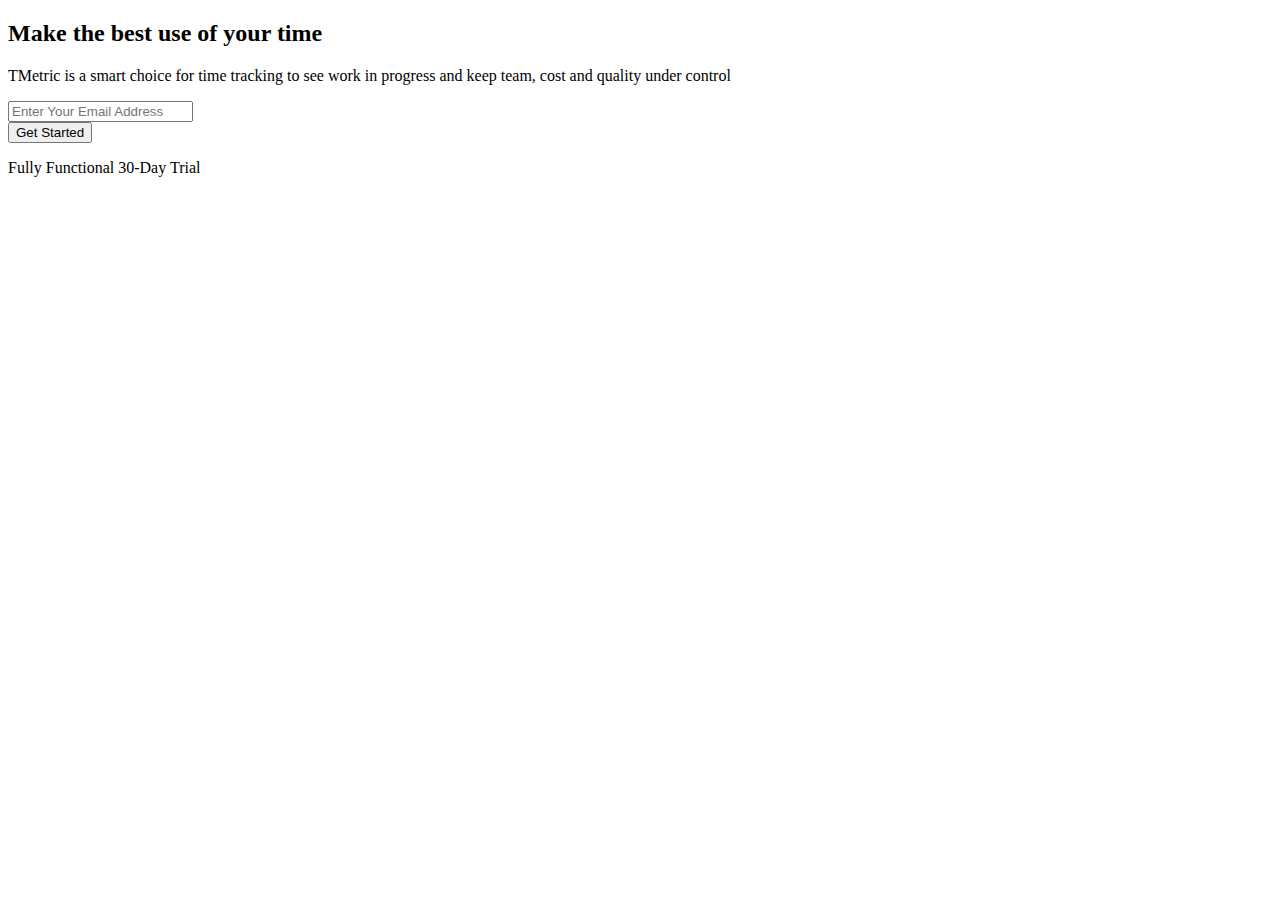
==== index.html @ 6fbc3deb "done" ====
<!DOCTYPE html>
<html lang="en">
<head>
    <meta charset="UTF-8">
    <meta http-equiv="X-UA-Compatible" content="IE=edge">
    <meta name="viewport" content="width=device-width, initial-scale=1.0">
    <link rel="stylesheet" href="./homepage.css">
    <title>tmetric</title>
</head>
<body>
    <div id="main_b_box">
        <div id="ri8_b_box">
            <h2 id="head_1">Make the best use of your time</h2>
            <p id="p_1">TMetric is a smart choice for time tracking to see work in progress and keep team, cost and quality under control</p>
            <div id="inp1_box">
                <input type="text" id="inp_1" placeholder="Enter Your Email Address">
            </div>
            
            <div id="btn1_box">
                <button id="btn_1">Get Started</button>
            <p id="p2">Fully Functional 30-Day Trial</p>

            </div>
            
        </div>
        <div id="left_b_box">
            <iframe width="650" height="400" src="https://www.youtube.com/embed/d2LwNiALPIM?list=PL74QEPdFcvLY9y7ZGsu9IE2kMwGJmAT3f" title="TMetric | Time Tracking Software" frameborder="0" allow="accelerometer; autoplay; clipboard-write; encrypted-media; gyroscope; picture-in-picture" allowfullscreen></iframe>
        </div>
    </div>
    <div id="box_2">
        <div><img class="img_1" src="https://tmetric.com/media/zlalggkp/saasworthy_2021_main_page.png" alt=""></div>
        <div><img class="img_1" src="https://tmetric.com/media/w4mhgaul/time-tracking-software.png" alt=""></div>
        <div><img class="img_1" src="https://tmetric.com/media/mg3fi1e4/crozdesk_2022_main_page.png" alt=""></div>
        <div><img class="img_1" src="https://tmetric.com/media/c2eewysw/g2_2022_main_page.png" alt=""></div>
        <div><img class="img_1" src="https://tmetric.com/media/a00doqsb/icon-customer-rating.png" alt=""></div>
        <div><img class="img_1" src="https://tmetric.com/media/0mxfl3xw/icon-customer-choice.png" alt=""></div>
        <div><img class="img_1" src="https://tmetric.com/media/jfxavlps/getapp-logotype.svg" alt=""></div>
    </div>
    <!-- <div id="main_box_1">
<h2 id="h2_3">What makes TMetric your best business companion</h2> -->
<!-- <div id="box_3">
    <!-- <div id="ri8_box_1"><img id="img_2" src="https://tmetric.com/media/e5enfaae/img-advantages.png" alt=""></div>
    <div id="left_box_1">
        <div></div>
        <div></div>
        <div></div>
        <div></div>
        <div></div>
        <div></div>
    </div>
</div>

    </div>  -->
</body>
</html>
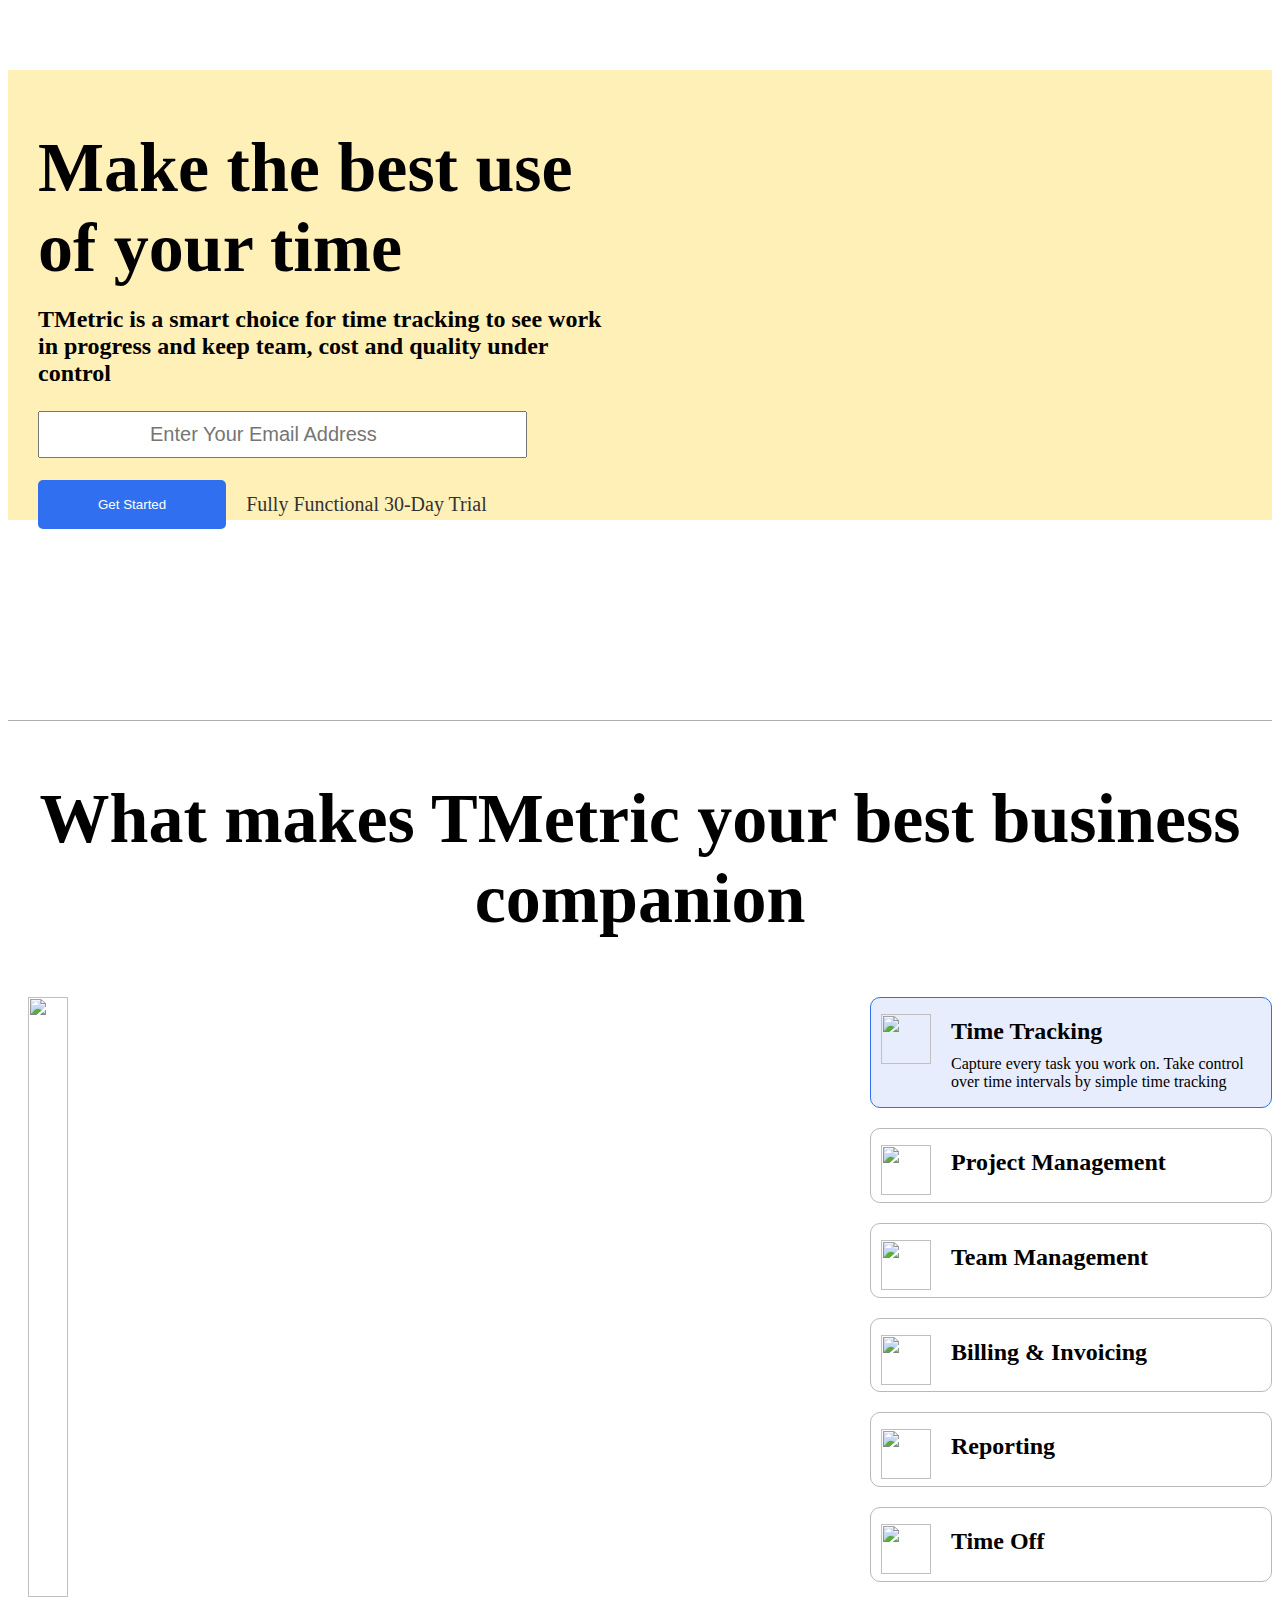
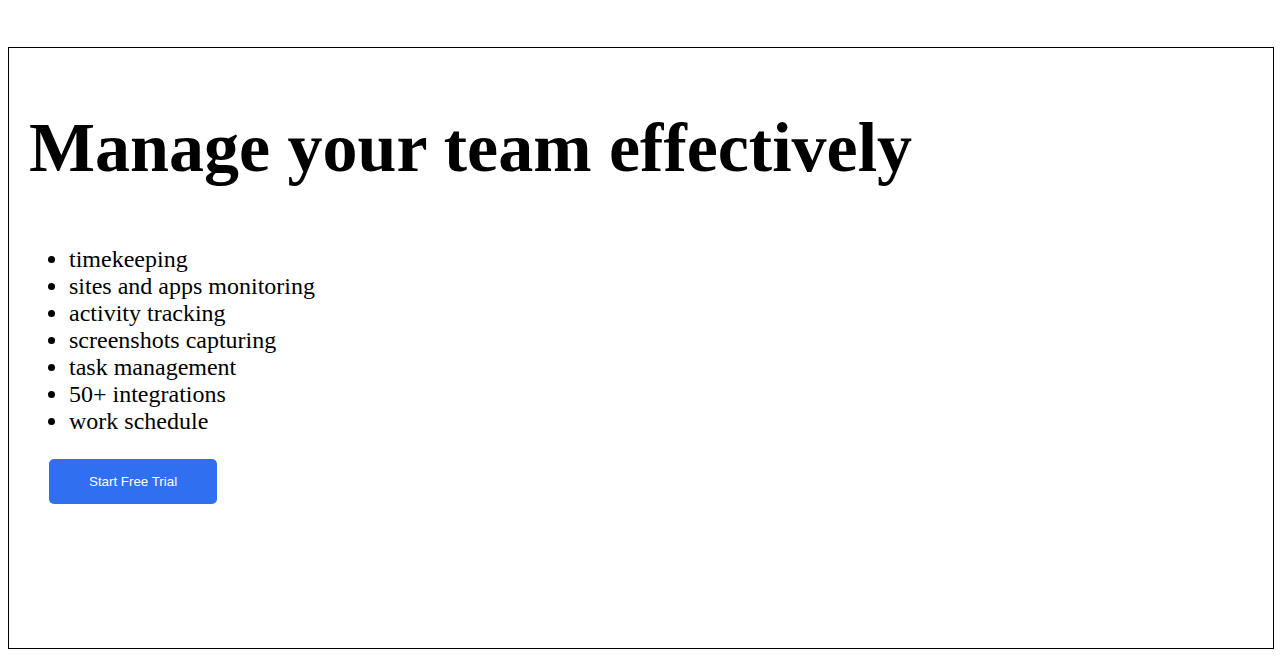
==== commit 44dd347c: "updated" ====
--- a/index.html
+++ b/index.html
@@ -1,30 +1,37 @@
 <!DOCTYPE html>
 <html lang="en">
+
 <head>
     <meta charset="UTF-8">
     <meta http-equiv="X-UA-Compatible" content="IE=edge">
     <meta name="viewport" content="width=device-width, initial-scale=1.0">
-    <link rel="stylesheet" href="./homepage.css">
+    <link rel="stylesheet" href="./styles/index.css">
     <title>tmetric</title>
 </head>
+
 <body>
     <div id="main_b_box">
         <div id="ri8_b_box">
             <h2 id="head_1">Make the best use of your time</h2>
-            <p id="p_1">TMetric is a smart choice for time tracking to see work in progress and keep team, cost and quality under control</p>
+            <p id="p_1">TMetric is a smart choice for time tracking to see work in progress and keep team, cost and
+                quality under control</p>
             <div id="inp1_box">
                 <input type="text" id="inp_1" placeholder="Enter Your Email Address">
             </div>
-            
+
             <div id="btn1_box">
                 <button id="btn_1">Get Started</button>
-            <p id="p2">Fully Functional 30-Day Trial</p>
+                <p id="p2">Fully Functional 30-Day Trial</p>
 
             </div>
-            
+
         </div>
         <div id="left_b_box">
-            <iframe width="650" height="400" src="https://www.youtube.com/embed/d2LwNiALPIM?list=PL74QEPdFcvLY9y7ZGsu9IE2kMwGJmAT3f" title="TMetric | Time Tracking Software" frameborder="0" allow="accelerometer; autoplay; clipboard-write; encrypted-media; gyroscope; picture-in-picture" allowfullscreen></iframe>
+            <iframe width="650" height="400"
+                src="https://www.youtube.com/embed/d2LwNiALPIM?list=PL74QEPdFcvLY9y7ZGsu9IE2kMwGJmAT3f"
+                title="TMetric | Time Tracking Software" frameborder="0"
+                allow="accelerometer; autoplay; clipboard-write; encrypted-media; gyroscope; picture-in-picture"
+                allowfullscreen></iframe>
         </div>
     </div>
     <div id="box_2">
@@ -36,21 +43,88 @@
         <div><img class="img_1" src="https://tmetric.com/media/0mxfl3xw/icon-customer-choice.png" alt=""></div>
         <div><img class="img_1" src="https://tmetric.com/media/jfxavlps/getapp-logotype.svg" alt=""></div>
     </div>
-    <!-- <div id="main_box_1">
-<h2 id="h2_3">What makes TMetric your best business companion</h2> -->
-<!-- <div id="box_3">
-    <!-- <div id="ri8_box_1"><img id="img_2" src="https://tmetric.com/media/e5enfaae/img-advantages.png" alt=""></div>
-    <div id="left_box_1">
-        <div></div>
-        <div></div>
-        <div></div>
-        <div></div>
-        <div></div>
-        <div></div>
+    <div id="main_box_1">
+        <h2 id="h2_3">What makes TMetric your best business companion</h2>
+        <div id="box_3">
+            <div id="ri8_box_1">
+                <img id="img_2" src="https://tmetric.com/media/e5enfaae/img-advantages.png" alt="">
+            </div>
+            <div id="left_box_1">
+                <div id="onClickDiv1" onclick="clickFunc1()">
+                    <div class="div_1">
+                        <img class="img_4" src="https://tmetric.com/media/2p4n4oyc/icon-timer-blue.svg" alt="">
+                        <h2>Time Tracking</h2>
+                    </div>
+                    <p>Capture every task you work on. Take control over time intervals by simple time tracking</p>
+                </div>
+
+                <div id="onClickDiv2" onclick="clickFunc2()">
+                    <div class="div_1">
+                        <img class="img_4" src="https://tmetric.com/media/1niddz51/icon-project-blue.svg" alt="">
+                        <h2>Project Management</h2>
+                    </div>
+                    <p></p>
+                </div>
+
+                <div id="onClickDiv3" onclick="clickFunc3()">
+                    <div class="div_1">
+                        <img class="img_4" src="https://tmetric.com/media/2gxihhdu/icon-team-blue.svg" alt="">
+                        <h2>Team Management</h2>
+                    </div>
+                    <p></p>
+                </div>
+                <div id="onClickDiv4" onclick="clickFunc4()">
+                    <div class="div_1">
+                        <img class="img_4" src="https://tmetric.com/media/s4koycnp/icon-invoice-blue.svg" alt="">
+                        <h2>
+                            Billing & Invoicing</h2>
+                    </div>
+                    <p></p>
+                </div>
+
+                <div id="onClickDiv5" onclick="clickFunc5()">
+                    <div class="div_1">
+                        <img class="img_4" src="https://tmetric.com/media/yoblhiut/icon-reports-blue.svg" alt="">
+                        <h2>Reporting</h2>
+                    </div>
+                    <p></p>
+                </div>
+
+                <div id="onClickDiv6" onclick="clickFunc6()">
+                    <div class="div_1">
+                        <img class="img_4" src="https://tmetric.com/media/cajpa4uy/icon-time-off-blue.svg" alt="">
+                        <h2>Time Off</h2>
+                    </div>
+                    <p></p>
+                </div>
+
+
+            </div>
+        </div>
+
     </div>
-</div>
+    <div id="main_box_2">
+        <div id="ri8_box_2">
+            <h2 id="head_3">Manage your team effectively</h2>
+            <ul>
+                <li>timekeeping</li>
+                <li>sites and apps monitoring</li>
+                <li>activity tracking</li>
+                <li>screenshots capturing</li>
+                <li>task management</li>
+                <li>50+ integrations</li>
+                <li>work schedule</li>
+            </ul>
+            <button id="btn_2">Start Free Trial</button>
+        </div>
+        <div id="left_box_2">
+            <img id="box2_img" src="https://tmetric.com/media/upkh02nn/img-activity-cases.svg" alt="">
+        </div>
 
-    </div>  -->
+    </div>
 </body>
+
 </html>
 
+
+<script src="./scripts/index.js"></script>--- a/styles/index.css
+++ b/styles/index.css
@@ -0,0 +1,211 @@
+@import url("../font/font.css");
+body{
+/* font-family: "PT Root UI Medium"; */
+}
+#main_b_box {
+    display: flex;
+    width: 100%;
+    height: 450px;
+    background-color: #fff0b8;
+    margin-top: 70px;
+}
+
+#ri8_b_box {
+    width: 50%;
+    height: 100%;
+    /* border: 1px solid black; */
+    text-align: left;
+    margin-left: 30px;
+    /* margin-right: 50px; */
+
+}
+
+#head_1 {
+    font-size: 70px;
+    /* margin-right: 30px; */
+}
+
+#p_1 {
+    font-size: 24px;
+    font-weight: bolder;
+    margin-top: -40px;
+}
+
+#btn1_box {
+    display: flex;
+    /* border: 1px solid black; */
+    /* justify-content: space-between; */
+    text-align: center;
+    margin-top: 15px;
+}
+
+#inp1_box {
+    display: flex;
+}
+
+#inp_1 {
+    padding: 10px 110px 10px 110px;
+    text-align: left;
+    font-size: 20px;
+}
+
+#left_b_box {
+    margin: auto;
+
+}
+
+#p2 {
+    /* margin-top: 40px; */
+    margin-left: 20px;
+    font-size: 20px;
+    color: rgb(51, 50, 50);
+}
+
+#btn_1 {
+    padding: 5px 60px 5px 60px;
+    color: white;
+    background-color: #3070f0;
+    cursor: pointer;
+    border: #3070f0;
+    border-radius: 5px;
+    margin-top: 7px;
+    margin-bottom: 7px;
+}
+
+#box_2 {
+    width: 100%;
+    height: 200px;
+    display: grid;
+    grid-template-columns: repeat(7, 1fr);
+    border-bottom: 1px solid rgb(175, 174, 174);
+
+}
+
+#box_2>div {
+    display: flex;
+    /* border: 1px solid black; */
+    margin: auto;
+    width: 100%;
+    height: 100%;
+    align-items: center;
+}
+
+.img_1 {
+    width: 60%;
+    display: block;
+    margin: auto;
+    /* height: auto; */
+}
+
+#box_3 {
+    display: flex;
+    width: 100%;
+    height: 600px;
+    justify-content: space-between;
+}
+
+#main_box_2 {
+    display: flex;
+    width: 100%;
+    height: 600px;
+    margin-top: 50px;
+    justify-content: space-between;
+    border: 1px solid black;
+
+}
+
+#box2_img {
+    width: 100%;
+    height: 100%;
+    /* margin: auto; */
+    margin-left: -30px;
+    margin-top: 60px;
+}
+
+#ri8_box_2 {
+    margin-left: 20px;
+}
+
+/* #left_box_2{
+    width: 49%;
+    height: 600px;
+    border:1px solid black;
+} */
+#head_3 {
+    font-size: 70px;
+    margin-top: 60px;
+}
+
+ul {
+    font-size: 24px;
+    /* font-weight: bolder; */
+}
+
+#btn_2 {
+    padding: 15px 40px 15px 40px;
+    color: white;
+    background-color: #3070f0;
+    cursor: pointer;
+    border: #3070f0;
+    border-radius: 5px;
+    margin-left: 20px;
+    /* margin-bottom: 7px; */
+}
+
+#h2_3 {
+    text-align: center;
+    font-size: 70px;
+}
+
+#left_box_1>div {
+    width: 400px;
+    height: auto;
+    border: 1px solid rgb(186, 185, 185);
+    border-radius: 10px;
+    /* gap: 20px 20px; */
+    cursor: pointer;
+
+    margin: auto;
+    margin-bottom: 20px;
+    text-align: center;
+}
+
+.div_1 {
+    display: flex;
+    align-items: center;
+}
+
+.img_4 {
+    width: 50px;
+    height: 50px;
+    margin-top: 15px;
+    margin-left: 10px;
+    margin-right: 20px;
+
+}
+
+#img_2 {
+    width: 100%;
+    height: 600px;
+    margin-left: 20px;
+}
+
+#left_box_1 {
+    margin-left: -20px;
+}
+
+#left_box_1>div:nth-child(1) {
+    height: auto;
+    text-align: left;
+    background-color: #e7edfc;
+    border-color: #3070f0;
+}
+
+#left_box_1>div {
+    text-align: left;
+}
+
+#left_box_1>div>p {
+    margin-left: 80px;
+    margin-top: -10px;
+}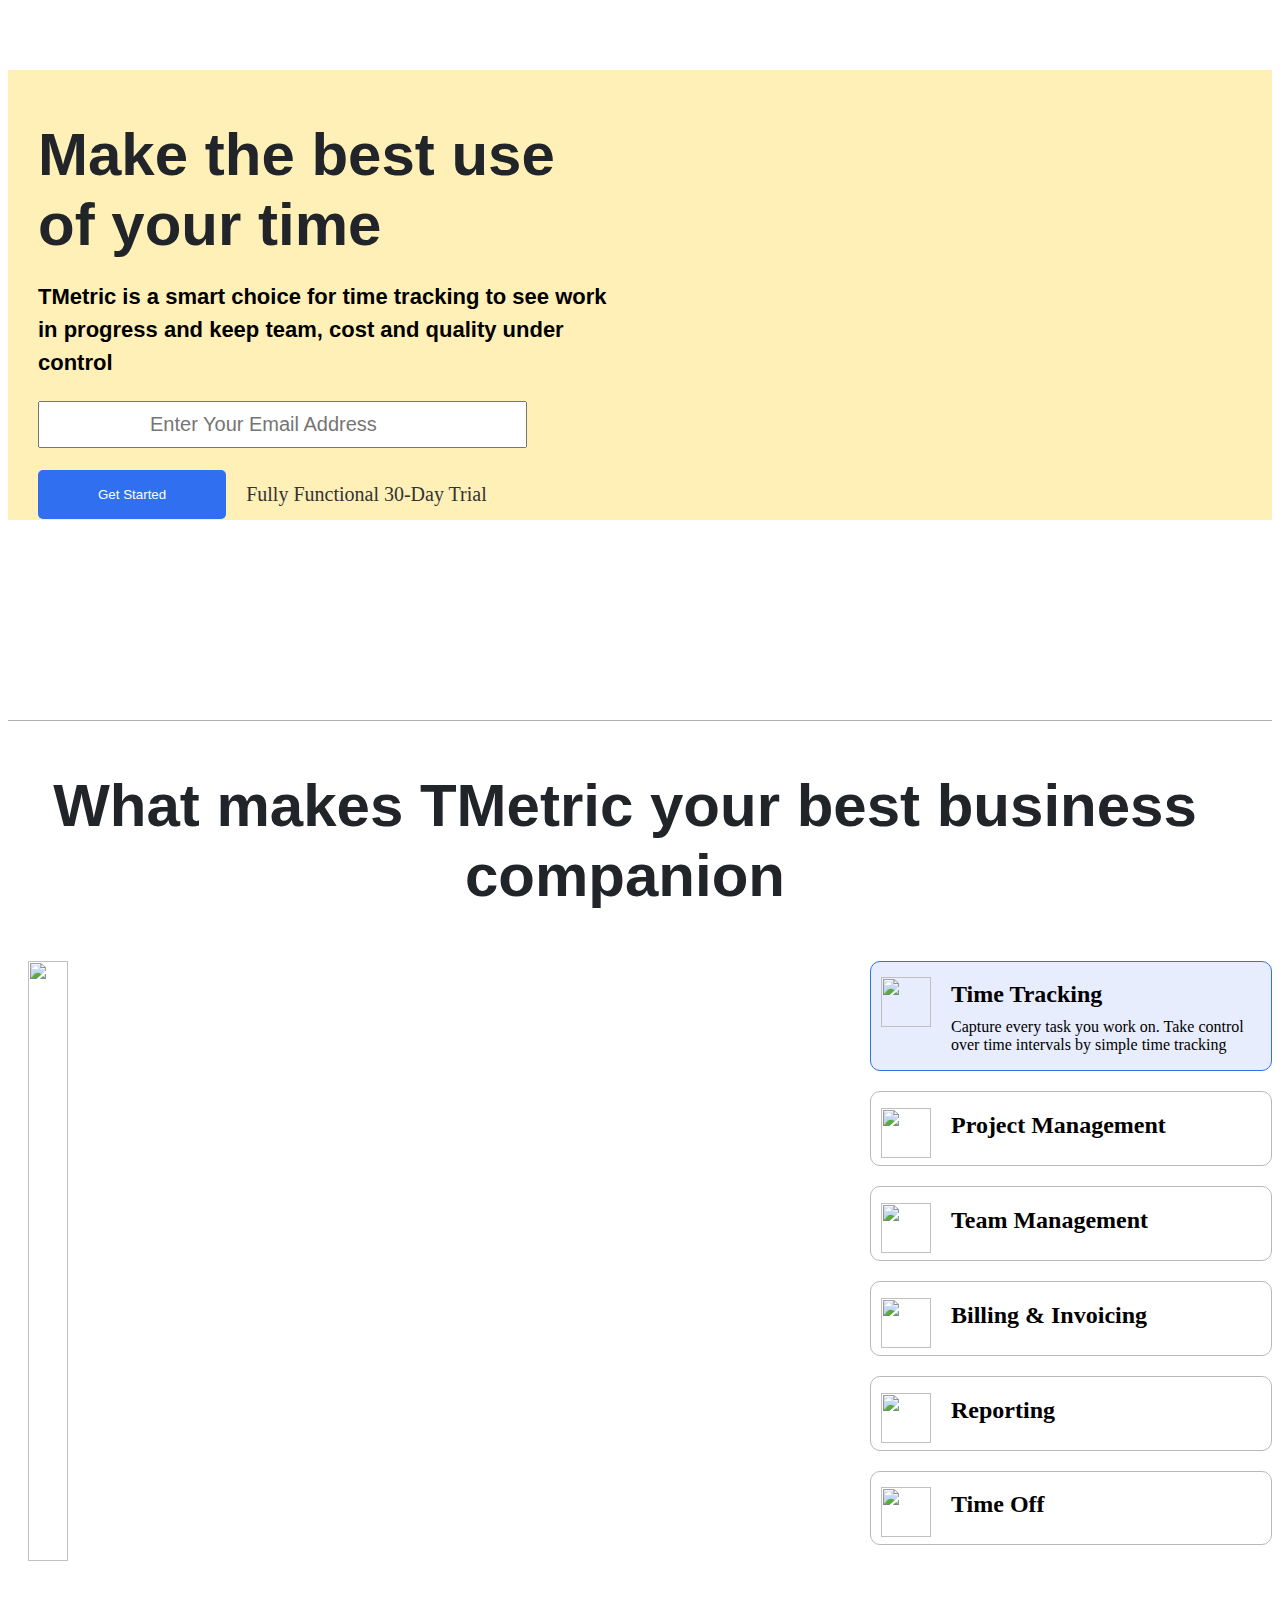
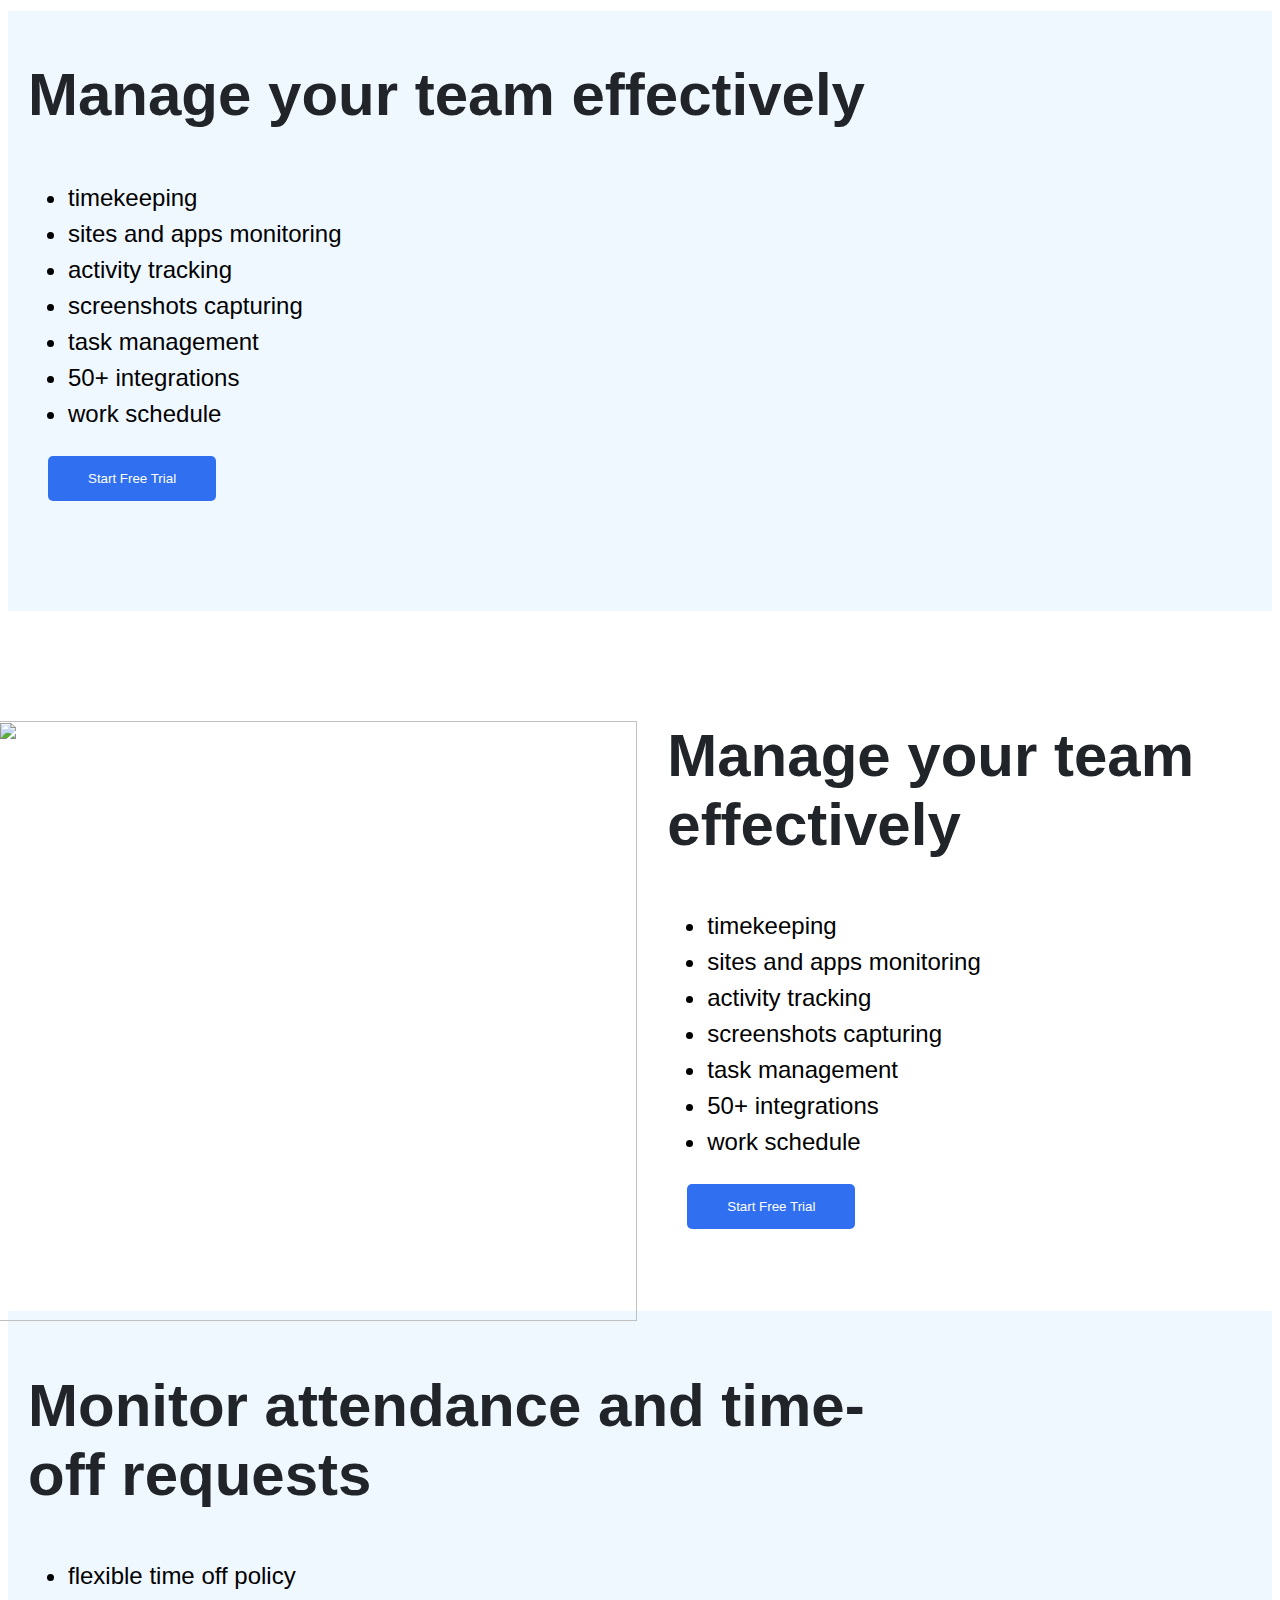
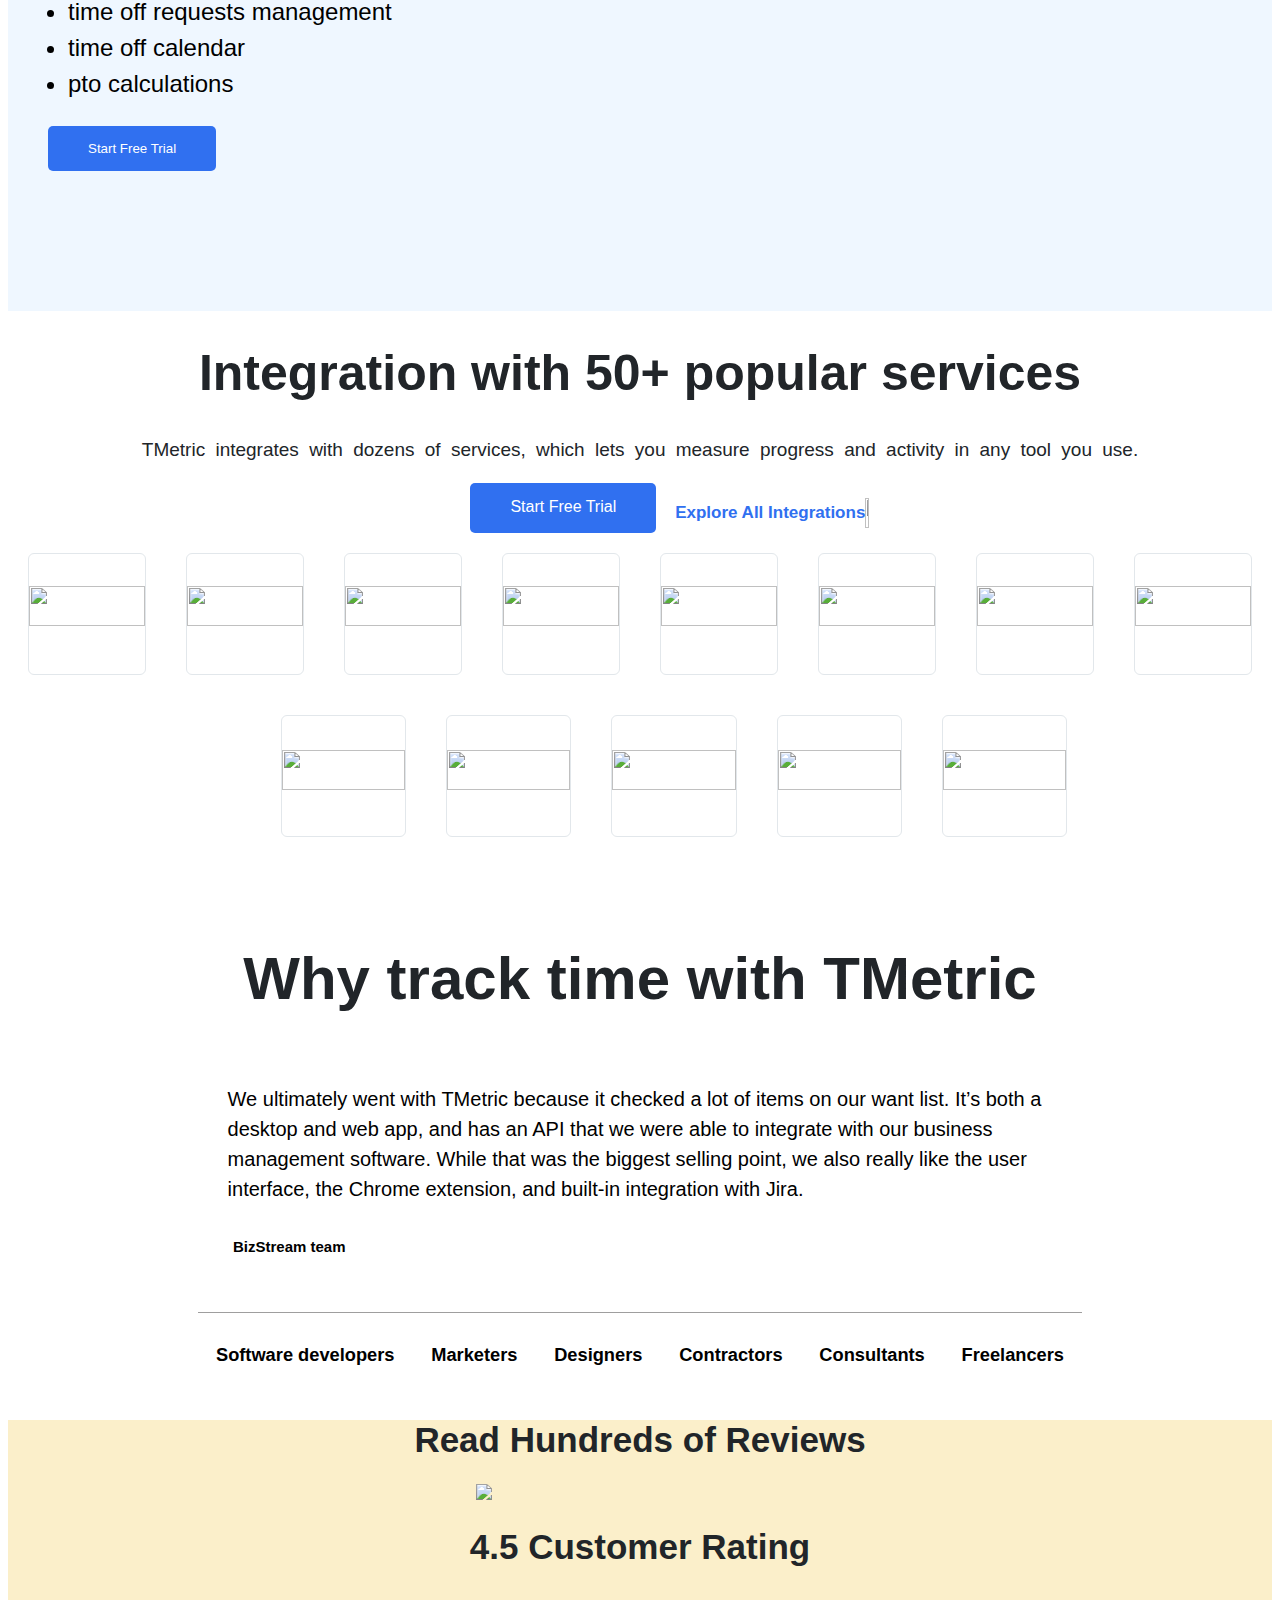
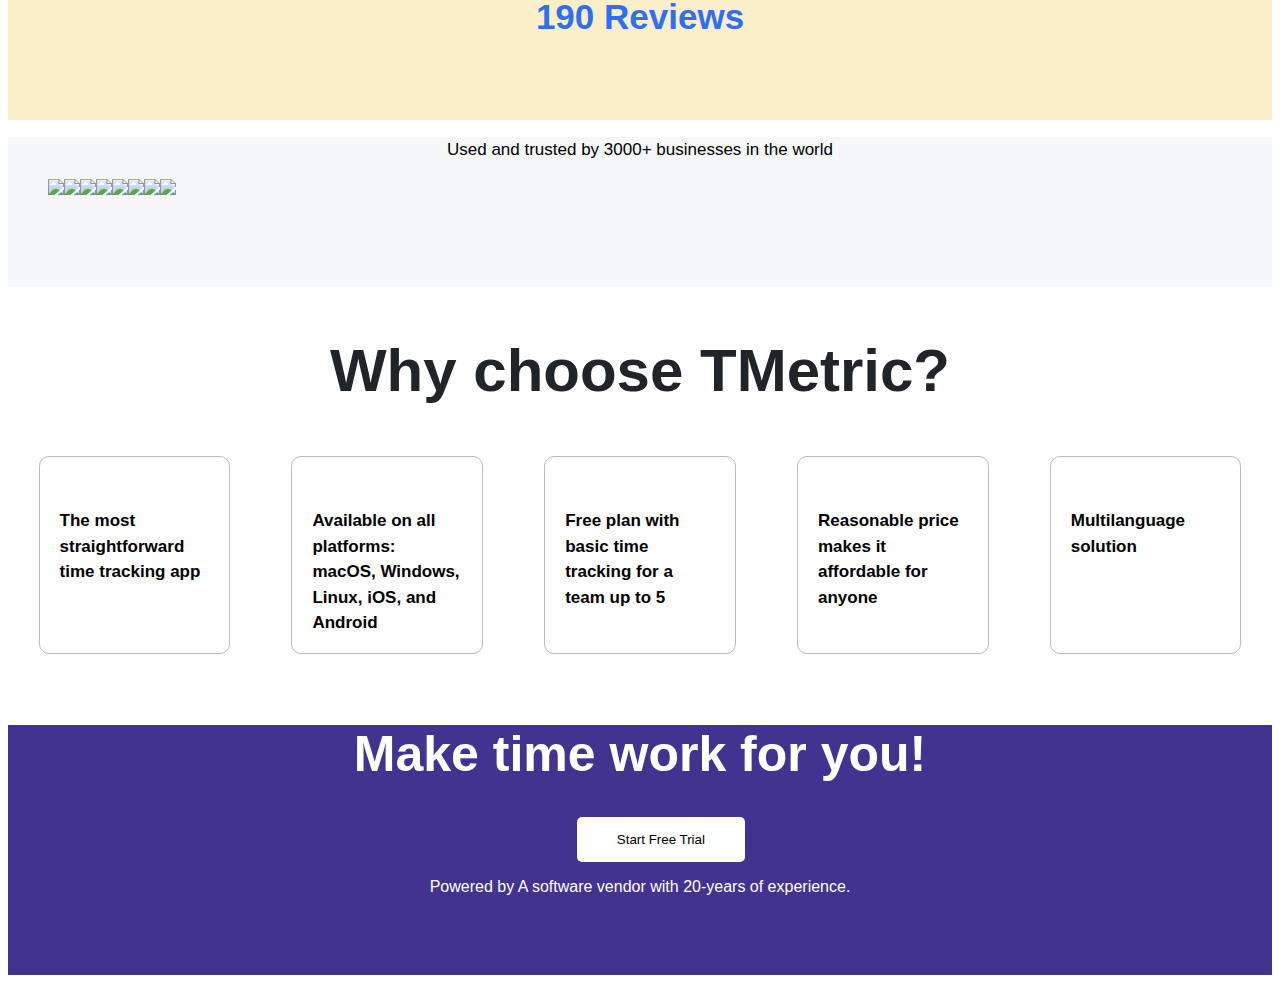
==== commit 39b655a2: "Homepage Updated" ====
--- a/index.html
+++ b/index.html
@@ -10,118 +10,307 @@
 </head>
 
 <body>
-    <div id="main_b_box">
-        <div id="ri8_b_box">
-            <h2 id="head_1">Make the best use of your time</h2>
-            <p id="p_1">TMetric is a smart choice for time tracking to see work in progress and keep team, cost and
-                quality under control</p>
-            <div id="inp1_box">
-                <input type="text" id="inp_1" placeholder="Enter Your Email Address">
-            </div>
-
-            <div id="btn1_box">
-                <button id="btn_1">Get Started</button>
-                <p id="p2">Fully Functional 30-Day Trial</p>
-
-            </div>
-
-        </div>
-        <div id="left_b_box">
-            <iframe width="650" height="400"
-                src="https://www.youtube.com/embed/d2LwNiALPIM?list=PL74QEPdFcvLY9y7ZGsu9IE2kMwGJmAT3f"
-                title="TMetric | Time Tracking Software" frameborder="0"
-                allow="accelerometer; autoplay; clipboard-write; encrypted-media; gyroscope; picture-in-picture"
-                allowfullscreen></iframe>
-        </div>
-    </div>
-    <div id="box_2">
-        <div><img class="img_1" src="https://tmetric.com/media/zlalggkp/saasworthy_2021_main_page.png" alt=""></div>
-        <div><img class="img_1" src="https://tmetric.com/media/w4mhgaul/time-tracking-software.png" alt=""></div>
-        <div><img class="img_1" src="https://tmetric.com/media/mg3fi1e4/crozdesk_2022_main_page.png" alt=""></div>
-        <div><img class="img_1" src="https://tmetric.com/media/c2eewysw/g2_2022_main_page.png" alt=""></div>
-        <div><img class="img_1" src="https://tmetric.com/media/a00doqsb/icon-customer-rating.png" alt=""></div>
-        <div><img class="img_1" src="https://tmetric.com/media/0mxfl3xw/icon-customer-choice.png" alt=""></div>
-        <div><img class="img_1" src="https://tmetric.com/media/jfxavlps/getapp-logotype.svg" alt=""></div>
-    </div>
-    <div id="main_box_1">
-        <h2 id="h2_3">What makes TMetric your best business companion</h2>
-        <div id="box_3">
-            <div id="ri8_box_1">
-                <img id="img_2" src="https://tmetric.com/media/e5enfaae/img-advantages.png" alt="">
-            </div>
-            <div id="left_box_1">
-                <div id="onClickDiv1" onclick="clickFunc1()">
-                    <div class="div_1">
-                        <img class="img_4" src="https://tmetric.com/media/2p4n4oyc/icon-timer-blue.svg" alt="">
-                        <h2>Time Tracking</h2>
-                    </div>
-                    <p>Capture every task you work on. Take control over time intervals by simple time tracking</p>
-                </div>
-
-                <div id="onClickDiv2" onclick="clickFunc2()">
-                    <div class="div_1">
-                        <img class="img_4" src="https://tmetric.com/media/1niddz51/icon-project-blue.svg" alt="">
-                        <h2>Project Management</h2>
-                    </div>
-                    <p></p>
-                </div>
-
-                <div id="onClickDiv3" onclick="clickFunc3()">
-                    <div class="div_1">
-                        <img class="img_4" src="https://tmetric.com/media/2gxihhdu/icon-team-blue.svg" alt="">
-                        <h2>Team Management</h2>
-                    </div>
-                    <p></p>
-                </div>
-                <div id="onClickDiv4" onclick="clickFunc4()">
-                    <div class="div_1">
-                        <img class="img_4" src="https://tmetric.com/media/s4koycnp/icon-invoice-blue.svg" alt="">
-                        <h2>
-                            Billing & Invoicing</h2>
-                    </div>
-                    <p></p>
-                </div>
-
-                <div id="onClickDiv5" onclick="clickFunc5()">
-                    <div class="div_1">
-                        <img class="img_4" src="https://tmetric.com/media/yoblhiut/icon-reports-blue.svg" alt="">
-                        <h2>Reporting</h2>
-                    </div>
-                    <p></p>
-                </div>
-
-                <div id="onClickDiv6" onclick="clickFunc6()">
-                    <div class="div_1">
-                        <img class="img_4" src="https://tmetric.com/media/cajpa4uy/icon-time-off-blue.svg" alt="">
-                        <h2>Time Off</h2>
-                    </div>
-                    <p></p>
-                </div>
-
-
-            </div>
-        </div>
-
-    </div>
-    <div id="main_box_2">
-        <div id="ri8_box_2">
-            <h2 id="head_3">Manage your team effectively</h2>
-            <ul>
-                <li>timekeeping</li>
-                <li>sites and apps monitoring</li>
-                <li>activity tracking</li>
-                <li>screenshots capturing</li>
-                <li>task management</li>
-                <li>50+ integrations</li>
-                <li>work schedule</li>
-            </ul>
-            <button id="btn_2">Start Free Trial</button>
-        </div>
-        <div id="left_box_2">
-            <img id="box2_img" src="https://tmetric.com/media/upkh02nn/img-activity-cases.svg" alt="">
-        </div>
-
-    </div>
+    
+        <div id="main_b_box">
+            <div id="ri8_b_box">
+                <h2 id="head_1">Make the best use of your time</h2>
+                <p id="p_1">TMetric is a smart choice for time tracking to see work in progress and keep team, cost and
+                    quality under control</p>
+                <div id="inp1_box">
+                    <input type="text" id="inp_1" placeholder="Enter Your Email Address">
+                </div>
+
+                <div id="btn1_box">
+                    <button id="btn_1">Get Started</button>
+                    <p id="p2">Fully Functional 30-Day Trial</p>
+
+                </div>
+
+            </div>
+            <div id="left_b_box">
+                <iframe width="650" height="400"
+                    src="https://www.youtube.com/embed/d2LwNiALPIM?list=PL74QEPdFcvLY9y7ZGsu9IE2kMwGJmAT3f"
+                    title="TMetric | Time Tracking Software" frameborder="0"
+                    allow="accelerometer; autoplay; clipboard-write; encrypted-media; gyroscope; picture-in-picture"
+                    allowfullscreen></iframe>
+            </div>
+        </div>
+        <div id="box_2">
+            <div><img class="img_1" src="https://tmetric.com/media/zlalggkp/saasworthy_2021_main_page.png" alt=""></div>
+            <div><img class="img_1" src="https://tmetric.com/media/w4mhgaul/time-tracking-software.png" alt=""></div>
+            <div><img class="img_1" src="https://tmetric.com/media/mg3fi1e4/crozdesk_2022_main_page.png" alt=""></div>
+            <div><img class="img_1" src="https://tmetric.com/media/c2eewysw/g2_2022_main_page.png" alt=""></div>
+            <div><img class="img_1" src="https://tmetric.com/media/a00doqsb/icon-customer-rating.png" alt=""></div>
+            <div><img class="img_1" src="https://tmetric.com/media/0mxfl3xw/icon-customer-choice.png" alt=""></div>
+            <div><img class="img_1" src="https://tmetric.com/media/jfxavlps/getapp-logotype.svg" alt=""></div>
+        </div>
+
+        <!-- ---------------------------------------------------------------------------------------------------------------------- -->
+        <div id="main_box_1">
+            <h2 id="h2_3">What makes TMetric your best business companion</h2>
+            <div id="box_3">
+                <div id="ri8_box_1">
+                    <img id="img_2" src="https://tmetric.com/media/e5enfaae/img-advantages.png" alt="">
+                </div>
+                <div id="left_box_1">
+                    <div id="onClickDiv1" onclick="clickFunc1()">
+                        <div class="div_1">
+                            <img class="img_4" src="https://tmetric.com/media/2p4n4oyc/icon-timer-blue.svg" alt="">
+                            <h2>Time Tracking</h2>
+                        </div>
+                        <p>Capture every task you work on. Take control over time intervals by simple time tracking</p>
+                    </div>
+
+                    <div id="onClickDiv2" onclick="clickFunc2()">
+                        <div class="div_1">
+                            <img class="img_4" src="https://tmetric.com/media/1niddz51/icon-project-blue.svg" alt="">
+                            <h2>Project Management</h2>
+                        </div>
+                        <p></p>
+                    </div>
+
+                    <div id="onClickDiv3" onclick="clickFunc3()">
+                        <div class="div_1">
+                            <img class="img_4" src="https://tmetric.com/media/2gxihhdu/icon-team-blue.svg" alt="">
+                            <h2>Team Management</h2>
+                        </div>
+                        <p></p>
+                    </div>
+                    <div id="onClickDiv4" onclick="clickFunc4()">
+                        <div class="div_1">
+                            <img class="img_4" src="https://tmetric.com/media/s4koycnp/icon-invoice-blue.svg" alt="">
+                            <h2>
+                                Billing & Invoicing</h2>
+                        </div>
+                        <p></p>
+                    </div>
+
+                    <div id="onClickDiv5" onclick="clickFunc5()">
+                        <div class="div_1">
+                            <img class="img_4" src="https://tmetric.com/media/yoblhiut/icon-reports-blue.svg" alt="">
+                            <h2>Reporting</h2>
+                        </div>
+                        <p></p>
+                    </div>
+
+                    <div id="onClickDiv6" onclick="clickFunc6()">
+                        <div class="div_1">
+                            <img class="img_4" src="https://tmetric.com/media/cajpa4uy/icon-time-off-blue.svg" alt="">
+                            <h2>Time Off</h2>
+                        </div>
+                        <p></p>
+                    </div>
+
+
+                </div>
+            </div>
+
+        </div>
+        <!-- -------------------------------------------------------------------------------------------------------------- -->
+        <div id="main_box_2">
+            <div id="ri8_box_2">
+                <h2 id="head_3">Manage your team effectively</h2>
+                <ul>
+                    <li>timekeeping</li>
+                    <li>sites and apps monitoring</li>
+                    <li>activity tracking</li>
+                    <li>screenshots capturing</li>
+                    <li>task management</li>
+                    <li>50+ integrations</li>
+                    <li>work schedule</li>
+                </ul>
+                <button id="btn_2">Start Free Trial</button>
+            </div>
+            <div id="left_box_2">
+                <img id="box2_img" src="https://tmetric.com/media/upkh02nn/img-activity-cases.svg" alt="">
+            </div>
+
+        </div>
+        <!-- -------------------------------------------------------------------------------------------------------------- -->
+        <div id="main_box_3">
+            <div id="ri8_box_3">
+                <img id="box3_img" src="https://tmetric.com/media/hx0j4hno/img-report-cases-svg.svg" alt="">
+            </div>
+            <div id="left_box_3">
+
+                <h2 id="head_4">Manage your team effectively</h2>
+                <ul>
+                    <li>timekeeping</li>
+                    <li>sites and apps monitoring</li>
+                    <li>activity tracking</li>
+                    <li>screenshots capturing</li>
+                    <li>task management</li>
+                    <li>50+ integrations</li>
+                    <li>work schedule</li>
+                </ul>
+                <button id="btn_3">Start Free Trial</button>
+            </div>
+
+        </div>
+        <!-- -------------------------------------------------------------------------------------------------------------- -->
+        <div id="main_box_4">
+            <div id="ri8_box_4">
+                <h2 id="head_5">Monitor attendance and time-off requests</h2>
+                <ul>
+                    <li>flexible time off policy</li>
+                    <li>time off requests management</li>
+                    <li>time off calendar</li>
+                    <li>pto calculations</li>
+
+                </ul>
+                <button id="btn_2">Start Free Trial</button>
+            </div>
+            <div id="left_box_4">
+                <img id="box4_img" src="https://tmetric.com/media/0sapzfi1/time-off-calendar-case.png" alt="">
+            </div>
+
+        </div>
+
+
+
+        <!-- ---------------------------------------------------------------------------------------------------------------------- -->
+
+        <div class="Integration">
+            <h1>Integration with 50+ popular services</h1>
+            <p>TMetric integrates with dozens of services, which lets you measure progress and activity in any tool you
+                use.</p>
+            <div>
+                <div class="Integration__start__explore">
+                    <div class="starttrail">Start Free Trial</div>
+                    <p>Explore All Integrations</p>
+
+                     <img
+                        src="https://encrypted-tbn0.gstatic.com/images?q=tbn:ANd9GcRul4Oh9h3POLTag2tuWPHoq3L3Ugs1Tyz_TQ&usqp=CAU" />
+                </div>
+                <div class="icon__boxes">
+                    <div class="Integration__boxes">
+                        <div class="icon__box">
+                            <img src="https://tmetric.com/media/cshbmvwf/logo-integration-gsuite.svg" />
+                        </div>
+                        <div class="icon__box">
+                            <img src="https://tmetric.com/media/fnbggshs/logo-integration-msoffice.svg" />
+                        </div>
+                        <div class="icon__box">
+                            <img src="https://tmetric.com/media/plvb1mg0/logo-integration-gkeep.svg" />
+                        </div>
+                        <div class="icon__box">
+                            <img src="https://tmetric.com/media/smflyk5w/logo-integration-github.svg" />
+                        </div>
+                        <div class="icon__box">
+                            <img src="https://tmetric.com/media/kbrcntmi/logo-integration-excel.svg" />
+                        </div>
+                        <div class="icon__box">
+                            <img src="https://tmetric.com/media/4aeci1fh/logo-integration-asana.svg" />
+                        </div>
+                        <div class="icon__box">
+                            <img src="https://tmetric.com/media/caxbzjss/logo-integration-jira.svg" />
+                        </div>
+                        <div class="icon__box">
+                            <img src="https://tmetric.com/media/dw2nwjwv/logo-integration-gitlab.svg" />
+                        </div>
+                    </div>
+                    <div class="Integration__boxes2">
+                        <div class="icon__box">
+                            <img src="https://tmetric.com/media/me5ih5eu/logo-integration-gdocs.svg" />
+                        </div>
+                        <div class="icon__box">
+                            <img src="https://tmetric.com/media/0bzmfrlf/logo-integration-trello.svg" />
+                        </div>
+                        <div class="icon__box">
+                            <img src="https://tmetric.com/media/sdaj41fi/logo-integration-redmine.svg" />
+                        </div>
+                        <div class="icon__box">
+                            <img src="https://tmetric.com/media/1xedbfav/logo-integration-zendesk.svg" />
+                        </div>
+                        <div class="icon__box">
+                            <img src="https://tmetric.com/media/n3dmgi1p/logo-integration-wrike.svg" />
+                        </div>
+                    </div>
+                </div>
+            </div>
+        </div>
+        <!-- -------------------------------------------------------------------------------------------------------------- -->
+        <div id="track">
+<div id="track_1">
+    <h2>Why track time with TMetric</h2>
+</div>
+<div id="track_2">
+<div>
+    <p id="p_11">We ultimately went with TMetric because it checked a lot of items on our want list. It’s both a desktop and web app, and has an API that we were able to integrate with our business management software. While that was the biggest selling point, we also really like the user interface, the Chrome extension, and built-in integration with Jira.</p>
+<h6 id="h_6">BizStream team</h6>
+<img id="img_trc" src="https://tmetric.com/media/j2klt5pd/img-rating-5.svg" alt="">
+</div>
+<div>
+    <img src="https://tmetric.com/media/hznb1sgs/photo-software-developers.png" alt="">
+</div>
+</div>
+<div id="track_icons">
+<h5>Software developers</h5>
+<h5>Marketers</h5>
+<h5>Designers</h5>
+<h5>Contractors</h5>
+<h5>Consultants</h5>
+<h5>Freelancers</h5>
+
+</div>
+        </div>
+        <!-- -------------------------------------------------------------------------------------------------------------- -->
+        <div class="reviews">
+            <h1>Read Hundreds of Reviews</h1>
+            <img src="https://tmetric.com/media/rt1k0zjc/img-rating-4-5.svg" />
+            <h1>4.5 Customer Rating</h1>
+            <h2 class="review190">190 Reviews</h2>
+        </div>
+        <!-- -------------------------------------------------------------------------------------------------------------- -->
+        <div class="businesses">
+            <p>Used and trusted by 3000+ businesses in the world</p>
+            <div class="businesses_icons">
+                <img src="https://tmetric.com/media/wlmpffzm/logo_business_endygo.png" />
+                <img src="https://tmetric.com/media/0ddgehbk/logo_business_itsyndicate.png" />
+                <img src="https://tmetric.com/media/eozchehq/logo_business_pulso.png" />
+                <img src="https://tmetric.com/media/rmvok0xh/logo_business_050media.png" />
+                <img src="https://tmetric.com/media/ccpn231z/logo-business-jot-digi-tal.svg" />
+                <img src="https://tmetric.com/media/z0fhmi1j/logo-business-freshlab.svg" />
+                <img src="https://tmetric.com/media/xjogm2h2/logo-business-mvad.svg" />
+                <img src="https://tmetric.com/media/nvalaok1/logo_business_swaven.png" />
+            </div>
+        </div>
+            <!-- -------------------------------------------------------------------------------------------------------------- -->
+            <div id="choose">
+                <div id="choose_1">
+                    <h2 id="head_7">Why choose TMetric?</h2>
+                </div>
+                <div id="choose_2">
+                    <div>
+                        <img class="img_10" src="https://tmetric.com/media/zrvmvbl3/icon-straightforward.svg" alt="">
+                        <p class="p_10">The most straightforward time tracking app</p>
+                    </div>
+                    <div>
+                        <img class="img_10" src="https://tmetric.com/media/opdfdo3l/icon-platforms.svg" alt="">
+                        <p class="p_10">Available on all platforms: macOS, Windows, Linux, iOS, and Android</p>
+                    </div>
+                    <div>
+                        <img class="img_10" src="https://tmetric.com/media/igkmpmix/icon-freetrial.svg" alt="">
+                        <p class="p_10">Free plan with basic time tracking for a team up to 5</p>
+                    </div>
+                    <div>
+                        <img class="img_10" src="https://tmetric.com/media/htxfmpoe/icon-reasonableprice.svg" alt="">
+                        <p class="p_10">Reasonable price makes it affordable for anyone</p>
+                    </div>
+                    <div>
+                        <img class="img_10" src="https://tmetric.com/media/0uyowzzu/icon-multilang.svg" alt="">
+                        <p class="p_10">Multilanguage solution</p>
+                    </div>
+                </div>
+            </div>
+            <!-- -------------------------------------------------------------------------------------------------------------- -->
+        
+        <div class="Make_time_work">
+            <h1>Make time work for you!</h1>
+            <button class="starttrail_Make_time_work_start">Start Free Trial</button>
+            <p>Powered by A software vendor with 20-years of experience.</p>
+        </div>
+    
 </body>
 
 </html>
--- a/styles/index.css
+++ b/styles/index.css
@@ -1,13 +1,11 @@
-@import url("../font/font.css");
-body{
-/* font-family: "PT Root UI Medium"; */
-}
+
 #main_b_box {
     display: flex;
     width: 100%;
     height: 450px;
     background-color: #fff0b8;
     margin-top: 70px;
+    /* border: 1px solid black; */
 }
 
 #ri8_b_box {
@@ -21,14 +19,22 @@
 }
 
 #head_1 {
-    font-size: 70px;
-    /* margin-right: 30px; */
+    /* font-size: 70px; */
+    margin-right: 30px;
+    font-size:60px;
+    line-height: 1.166;
+    font-family: ObjectivityBold, sans-serif;
+    color: #212529;
 }
 
 #p_1 {
-    font-size: 24px;
-    font-weight: bolder;
-    margin-top: -40px;
+line-height: 1.5;
+    font-weight: bold;
+    margin-top: -30px;
+    font-size:22px;
+    /* color:#3070F0; */
+    /* margin-left:4%; */
+    font-family: PTRootUIMedium,sans-serif;
 }
 
 #btn1_box {
@@ -78,6 +84,7 @@
     display: grid;
     grid-template-columns: repeat(7, 1fr);
     border-bottom: 1px solid rgb(175, 174, 174);
+    /* border: 1px solid black; */
 
 }
 
@@ -110,7 +117,8 @@
     height: 600px;
     margin-top: 50px;
     justify-content: space-between;
-    border: 1px solid black;
+    /* border: 1px solid black; */
+    background-color: #eff7ff;
 
 }
 
@@ -132,12 +140,20 @@
     border:1px solid black;
 } */
 #head_3 {
-    font-size: 70px;
-    margin-top: 60px;
+    /* font-size: 70px; */
+    /* margin-top: 60px; */
+    margin-right: 30px;
+    font-size:60px;
+    line-height: 1.166;
+    font-family: ObjectivityBold, sans-serif;
+    color: #212529;
 }
 
 ul {
-    font-size: 24px;
+    
+    line-height: 1.5;
+    font-size:22px;
+    font-family: PTRootUIMedium,sans-serif;
     /* font-weight: bolder; */
 }
 
@@ -154,7 +170,12 @@
 
 #h2_3 {
     text-align: center;
-    font-size: 70px;
+    /* font-size: 70px; */
+    margin-right: 30px;
+    font-size:60px;
+    line-height: 1.166;
+    font-family: ObjectivityBold, sans-serif;
+    color: #212529;
 }
 
 #left_box_1>div {
@@ -208,4 +229,422 @@
 #left_box_1>div>p {
     margin-left: 80px;
     margin-top: -10px;
+}
+#main_box_3 {
+    display: flex;
+    width: 100%;
+    height: 600px;
+    margin-top: 50px;
+    justify-content: space-between;
+    /* border: 1px solid black; */
+    /* background-color: #eff7ff; */
+
+}
+
+#box3_img {
+    width: 100%;
+    height: 100%;
+    /* margin: auto; */
+    margin-left: -30px;
+    margin-top: 60px;
+}
+
+#ri8_box_3 {
+    margin-left: 20px;
+    /* border: 1px solid black; */
+    width: 70%;
+}
+
+/* #left_box_2{
+    width: 49%;
+    height: 600px;
+    border:1px solid black;
+} */
+#head_4 {
+    font-size: 60px;
+    margin-top: 60px;
+    /* margin-right: 30px; */
+    /* font-size:60px;
+    /* line-height: 1.166; */
+ font-family: ObjectivityBold, sans-serif;
+    color: #212529;
+}
+
+
+ul {
+    font-size: 24px;
+    /* font-weight: bolder; */
+}
+
+#btn_3 {
+    padding: 15px 40px 15px 40px;
+    color: white;
+    background-color: #3070f0;
+    cursor: pointer;
+    border: #3070f0;
+    border-radius: 5px;
+    margin-left: 20px;
+    /* margin-bottom: 7px; */
+}
+
+
+#main_box_4 {
+    display: flex;
+    width: 100%;
+    height: 600px;
+    margin-top: 50px;
+    justify-content: space-between;
+    /* border: 1px solid black; */
+    background-color: #eff7ff;
+
+}
+
+#box3_img {
+    width: 100%;
+    height: 100%;
+    /* margin: auto; */
+    margin-left: -30px;
+    margin-top: 60px;
+}
+
+#ri8_box_4 {
+    margin-left: 20px;
+    /* border: 1px solid black; */
+    width: 70%;
+}
+
+/* #left_box_2{
+    width: 49%;
+    height: 600px;
+    border:1px solid black;
+} */
+#head_5 {
+    font-size: 60px;
+    margin-top: 60px;
+    /* margin-right: 30px; */
+    /* font-size:60px;
+    /* line-height: 1.166; */
+    font-family: ObjectivityBold, sans-serif;
+    color: #212529;
+}
+
+
+ul {
+    font-size: 24px;
+    /* font-weight: bolder; */
+}
+
+#btn_4 {
+    padding: 15px 40px 15px 40px;
+    color: white;
+    background-color: #3070f0;
+    cursor: pointer;
+    border: #3070f0;
+    border-radius: 5px;
+    margin-left: 20px;
+    /* margin-bottom: 7px; */
+}
+
+/* #main_box_1{
+    border: 1px solid black;
+}
+ */
+
+
+
+
+
+/* -------------------------------------------------------------------------------------------------------------------- */
+
+
+
+.Integration{
+    height:550px;
+    width:100%;
+    /* padding:4%; */
+    margin: auto;
+    /* border: 1px solid black; */
+}
+.Integration >h1{
+    font-size:50px;
+    line-height: 1.166;
+    font-family: ObjectivityBold, sans-serif;
+    color: #212529;
+    text-align:center;
+}
+.Integration >p{
+    line-height: 1.5;
+    font-family: PTRootUIMedium,sans-serif;
+    color: #212529;
+    font-weight: 540;
+    font-size: 19px;
+    word-spacing: 5px;
+    text-align:center;
+}
+.starttrail{
+    /* height:27px;
+    background-color: #3070F0;
+    line-height: 1.5;
+    font-weight: 400;
+    color: #fff;
+    border-radius:3px;
+    padding:1%;
+    /* font-size:17px; */
+    padding: 15px 40px 15px 40px;
+    color: white;
+    background-color: #3070f0;
+    cursor: pointer;
+    border: #191a1e;
+    border-radius: 5px;
+    margin-left: 20px;
+    font-family: PTRootUIMedium,sans-serif;
+
+}
+.Integration__start__explore{
+    display:flex;
+   height:50px;
+   width:50%; 
+   /* margin: 2% auto; */
+   margin-left: 35%;
+   /* border: 1px solid black; */
+}
+.Integration__start__explore >p{
+    line-height: 1.5;
+    font-weight: bold;
+    font-size:17px;
+    color:#3070F0;
+    margin-left:3%;
+    font-family: PTRootUIMedium,sans-serif;
+}
+.Integration__start__explore >img{
+    height: 30px;
+    width:3%;
+    align-items:center;
+    font-family: PTRootUIMedium,sans-serif;
+     margin-top:15px;
+}
+.icon__boxes{
+    width: 100%;
+    height: 500px;
+    /* border: 1px solid black; */
+}
+.Integration__boxes{
+    height: auto;
+    width:100%;
+    margin:auto;
+    display:flex;
+    /* border: 1px solid black; */
+}
+
+ .icon__box:hover{
+    transform: translate(-2%, -2%);
+
+     box-shadow:5px 5px 5px  #E2E7EB,5px 5px 5px #E2E7EB ;
+} 
+.icon__box >img{
+    height: 40px;
+    width:100%; 
+    margin-top:27%;
+    display: flex;
+    align-items: center;
+   
+}
+.Integration__boxes2{
+    /* height: auto; */
+    /* width:87%; */
+    /* margin:2% auto; */
+    /* display:flex; */
+    /* border: 1px solid black; */
+    /* padding-left:14%; */
+    height: auto;
+    width:75%;
+    /* margin:auto; */
+    display:flex;
+    /* border: 1px solid black; */
+    margin-left: 20%;
+    
+}
+.icon__box{
+    height: 120px;
+    width:13%;
+    border-radius:6px;
+   border: 1px solid #E2E7EB;
+    margin:20px;
+    background-color: #fff;
+}
+.reviews{
+    height:300px;
+    width:100%;
+    /* padding:4%;  */
+    background-color: #FBEFCA;
+    /* border: 1px solid black; */
+    
+}
+.reviews>h1,.review190{
+    font-size:35px;
+    line-height: 1.166;
+    font-family: ObjectivityBold, sans-serif;
+    color: #212529;
+    text-align: center;
+    
+
+}
+.reviews > img{
+    margin-left: 37%;
+}
+.review190{
+    color:#3070F0;
+}
+.businesses{
+    height:150px;
+    width:100%;
+    background-color: #F6F7F8;
+    /* padding:4%; */
+    /* border: 1px solid black; */
+      
+}
+.businesses >p{
+    text-align: center;
+    font-family: PTRootUIMedium,sans-serif;
+    line-height: 1.5;
+    /* font-weight: 500; */
+    font-size:17px;
+
+}
+.businesses_icons{
+    /* border: 1px solid black; */
+    height:70px;
+    width:95%;
+    /* margin: auto; */
+    margin-left:40px;
+    display:flex;
+    /* padding:2%; */
+    /* gap: 2%; */
+}
+/* .businesses>img{
+    margin-left: 40%;
+} */
+.Make_time_work{
+    height:250px;
+    width:100%;
+    background-color:#41338F;;
+    /* padding:4%; */
+    color:white;
+    margin-top: 7%;
+}
+.Make_time_work >h1{
+    font-size:50px;
+    line-height: 1.166;
+    font-family: ObjectivityBold, sans-serif;
+    text-align:center;
+}
+.Make_time_work_start{
+    background-color: white;
+    color:#212529;
+    margin-left:43%;
+    font-weight: 550;
+    font-family: PTRootUIMedium,sans-serif;
+}
+.Make_time_work>p{
+    color:#fff;
+    font-family: PTRootUIMedium,sans-serif;
+    text-align:center;
+}
+.starttrail_Make_time_work_start{
+    
+    padding: 15px 40px 15px 40px;
+    color: black;
+    background-color: white;
+    cursor: pointer;
+    border: #191a1e;
+    border-radius: 5px;
+    margin-left: 45%;
+    font-family: PTRootUIMedium,sans-serif;
+
+}
+#choose{
+    width: 100%;
+    height: 300px;
+    /* border: 1px solid black; */
+}
+#choose_2{
+    display: flex;
+    justify-content: space-around;
+}
+#choose_2>div{
+width: 15%;
+height: auto;
+border: 1px solid rgb(188, 185, 185);
+border-radius: 10px;
+/* display: flex; */
+
+}
+#head_7{
+    text-align: center;
+    /* font-size: 70px; */
+    /* margin-right: 30px; */
+    font-size:60px;
+    line-height: 1.166;
+    font-family: ObjectivityBold, sans-serif;
+    color: #212529;
+}
+.p_10{
+    line-height: 1.5;
+    font-weight: bolder;
+    font-size:17px;
+    /* color:#3070F0; */
+    margin-left:3%;
+    font-family: PTRootUIMedium,sans-serif;
+    margin-left: 20px;
+    margin-right: 20px;
+}
+.img_10{
+    padding: 15px;
+}
+#track_1>h2{
+    text-align: center;
+    /* font-size: 70px; */
+    /* margin-right: 30px; */
+    font-size:60px;
+    line-height: 1.166;
+    font-family: ObjectivityBold, sans-serif;
+    color: #212529;
+}
+#track_2{
+    /* border: 1px solid black; */
+    display: flex;
+    border-bottom: 1px solid rgb(159, 158, 158);
+}
+#track{
+    width: 70%;
+    margin: auto;
+}
+#track_icons{
+    display: flex;
+    justify-content: space-around;
+}
+#p_11{
+    line-height: 1.5;
+    /* font-weight: bolder; */
+    font-size:20px;
+    font-family: PTRootUIMedium,sans-serif;
+    margin-left: 30px;
+    margin-right: 30px;
+}
+#h_6{
+    font-size:15px;
+    /* color:#3070F0; */
+    margin-left:4%;
+    font-family: PTRootUIMedium,sans-serif;
+}
+#img_trc{
+    margin-top: -3%;
+    margin-left:3.5%;
+    margin-bottom: 5%;
+}
+#track_icons{
+    font-size:22px;
+    /* color:#3070F0; */
+    /* margin-left:4%; */
+    font-family: PTRootUIMedium,sans-serif;
 }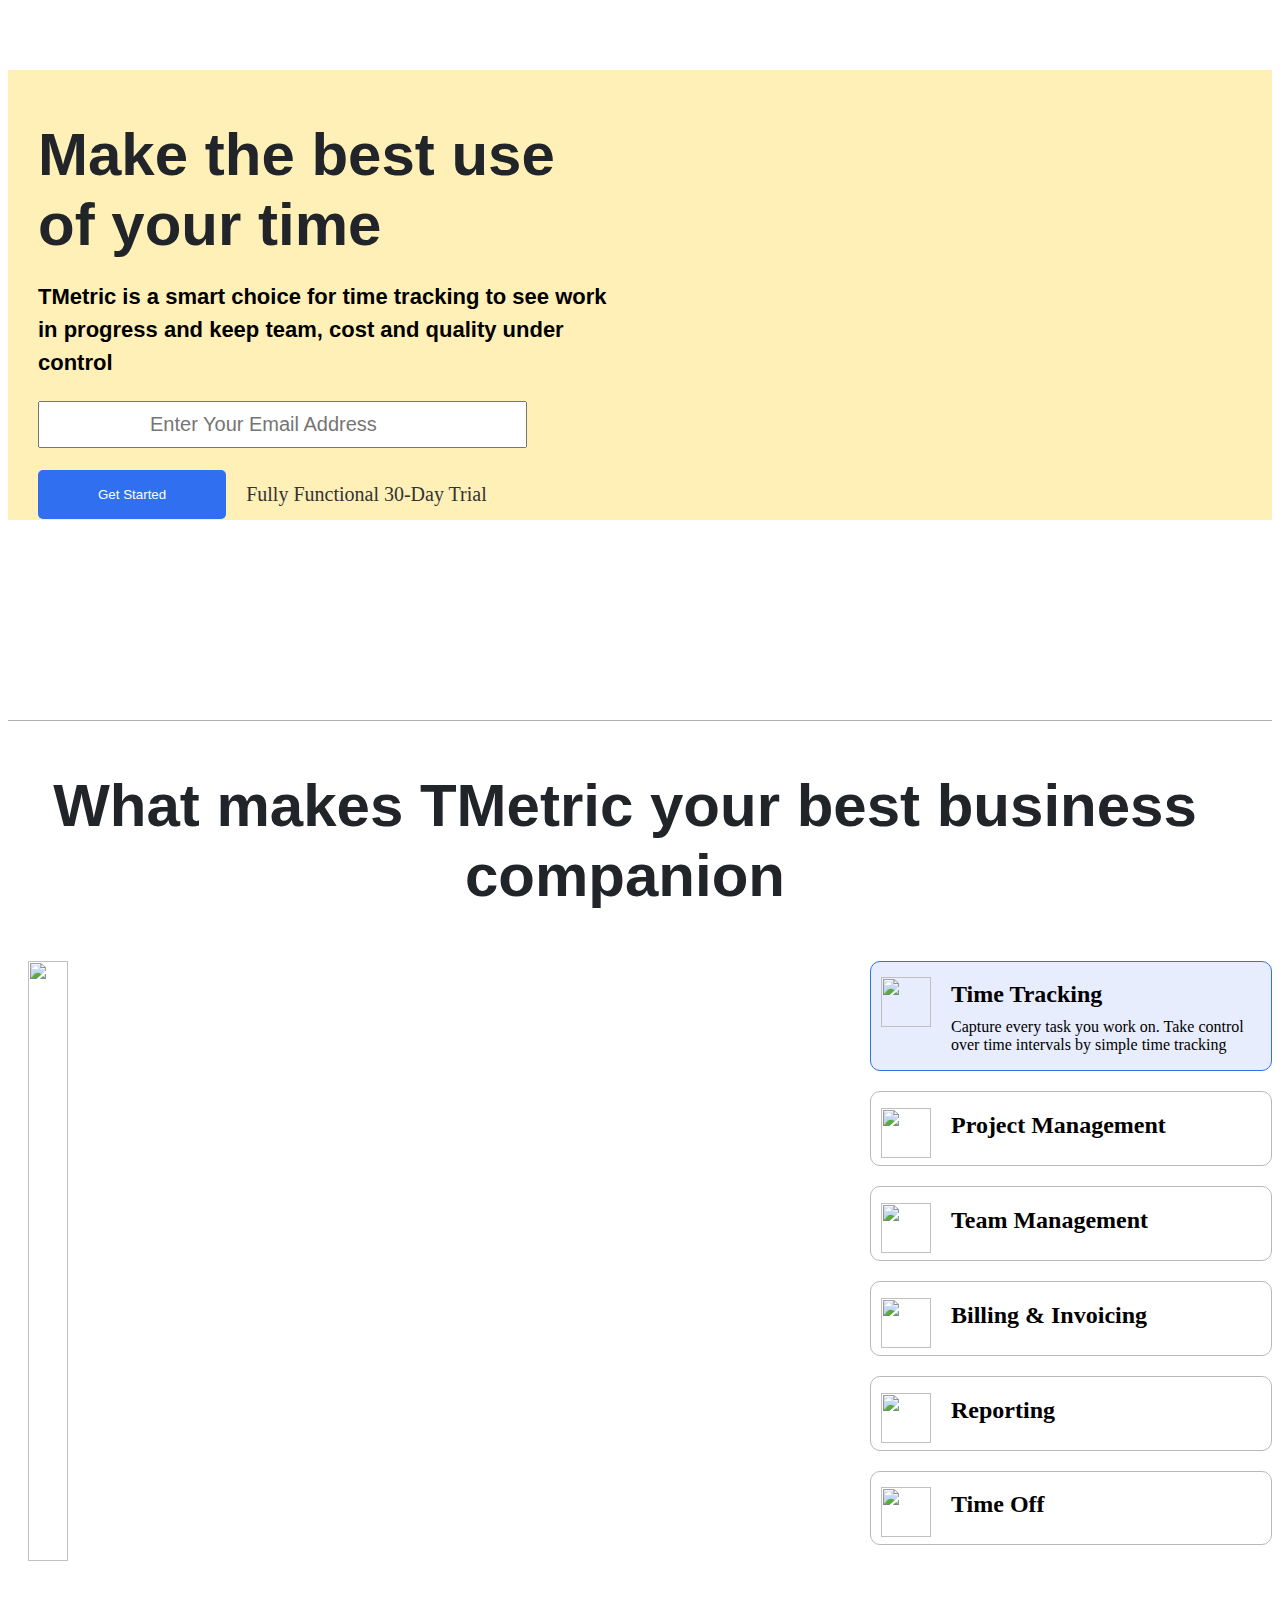
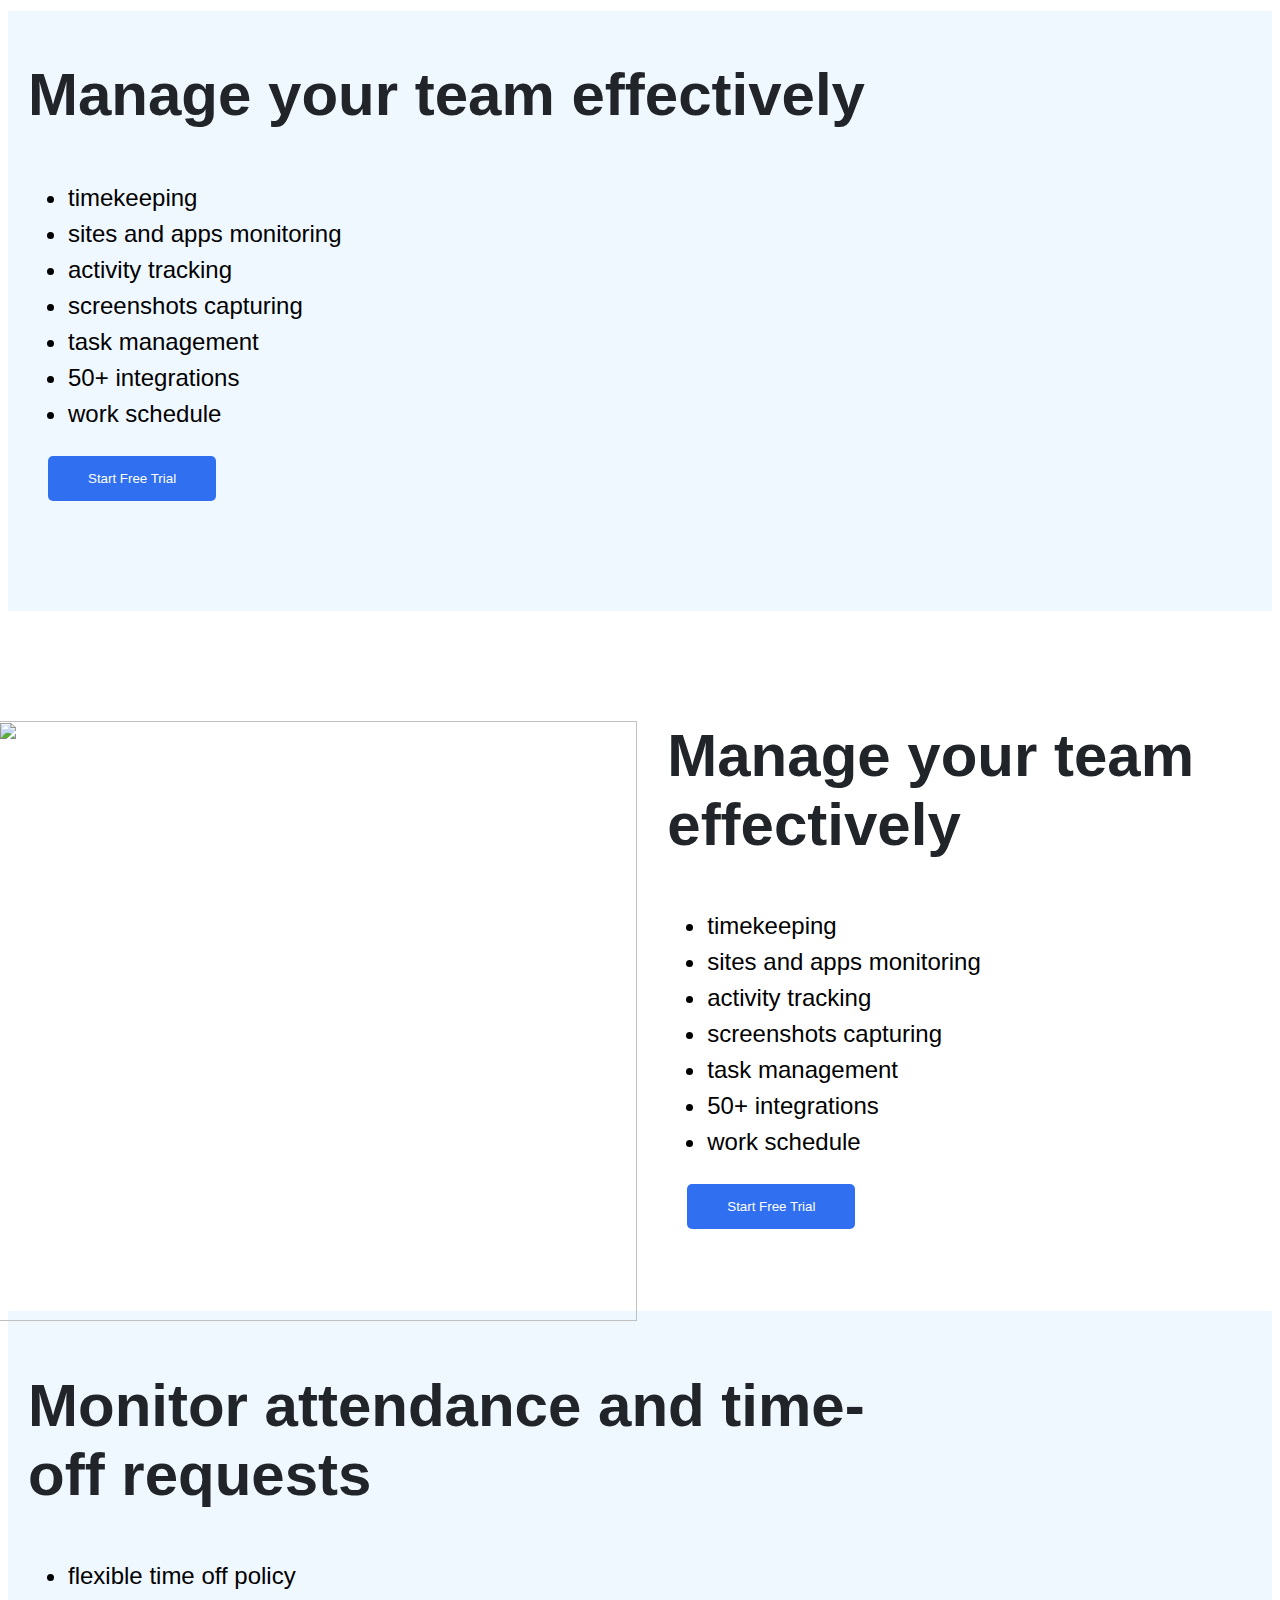
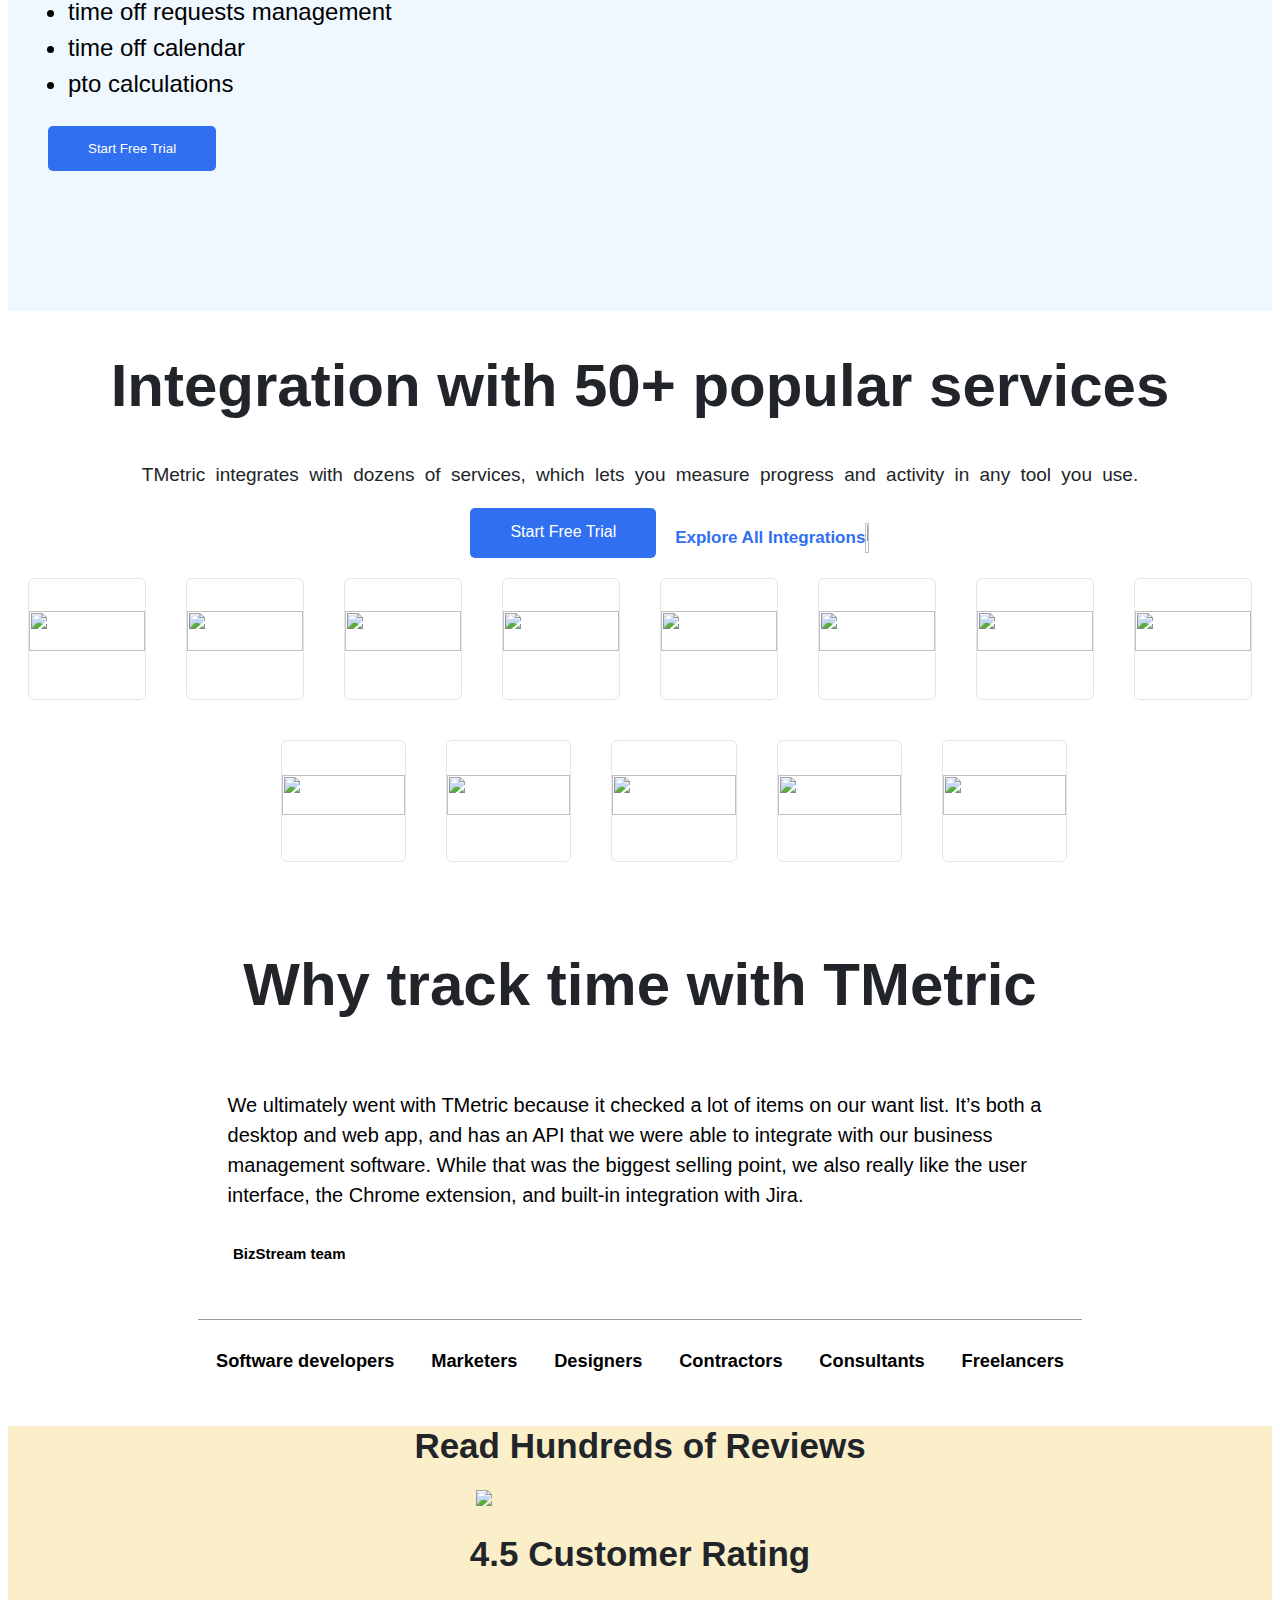
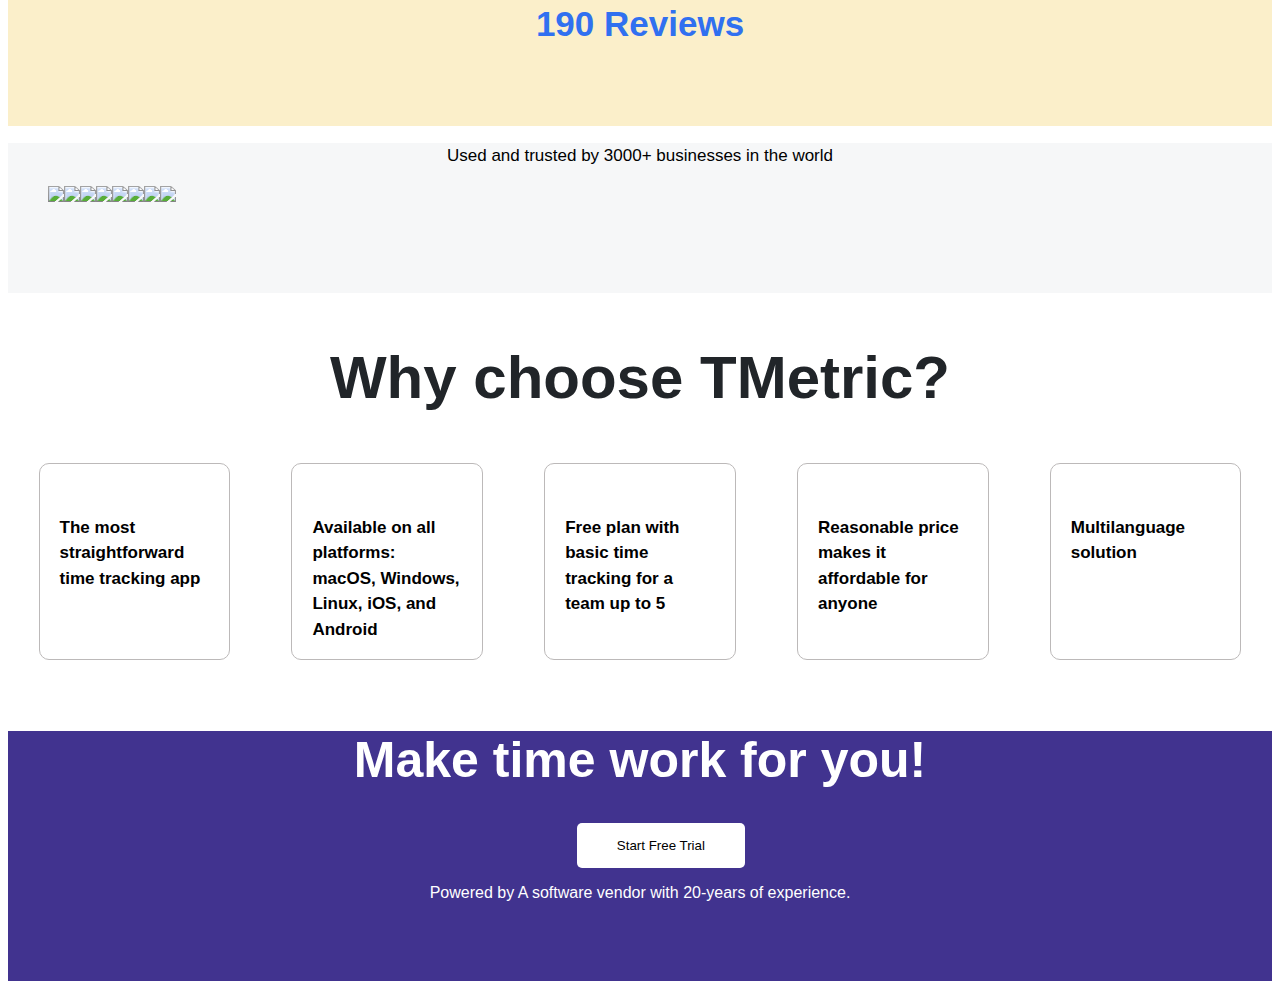
==== commit c256735d: "updated" ====
--- a/index.html
+++ b/index.html
@@ -10,307 +10,310 @@
 </head>
 
 <body>
-    
-        <div id="main_b_box">
-            <div id="ri8_b_box">
-                <h2 id="head_1">Make the best use of your time</h2>
-                <p id="p_1">TMetric is a smart choice for time tracking to see work in progress and keep team, cost and
-                    quality under control</p>
-                <div id="inp1_box">
-                    <input type="text" id="inp_1" placeholder="Enter Your Email Address">
-                </div>
-
-                <div id="btn1_box">
-                    <button id="btn_1">Get Started</button>
-                    <p id="p2">Fully Functional 30-Day Trial</p>
-
-                </div>
-
-            </div>
-            <div id="left_b_box">
-                <iframe width="650" height="400"
-                    src="https://www.youtube.com/embed/d2LwNiALPIM?list=PL74QEPdFcvLY9y7ZGsu9IE2kMwGJmAT3f"
-                    title="TMetric | Time Tracking Software" frameborder="0"
-                    allow="accelerometer; autoplay; clipboard-write; encrypted-media; gyroscope; picture-in-picture"
-                    allowfullscreen></iframe>
-            </div>
-        </div>
-        <div id="box_2">
-            <div><img class="img_1" src="https://tmetric.com/media/zlalggkp/saasworthy_2021_main_page.png" alt=""></div>
-            <div><img class="img_1" src="https://tmetric.com/media/w4mhgaul/time-tracking-software.png" alt=""></div>
-            <div><img class="img_1" src="https://tmetric.com/media/mg3fi1e4/crozdesk_2022_main_page.png" alt=""></div>
-            <div><img class="img_1" src="https://tmetric.com/media/c2eewysw/g2_2022_main_page.png" alt=""></div>
-            <div><img class="img_1" src="https://tmetric.com/media/a00doqsb/icon-customer-rating.png" alt=""></div>
-            <div><img class="img_1" src="https://tmetric.com/media/0mxfl3xw/icon-customer-choice.png" alt=""></div>
-            <div><img class="img_1" src="https://tmetric.com/media/jfxavlps/getapp-logotype.svg" alt=""></div>
-        </div>
-
-        <!-- ---------------------------------------------------------------------------------------------------------------------- -->
-        <div id="main_box_1">
-            <h2 id="h2_3">What makes TMetric your best business companion</h2>
-            <div id="box_3">
-                <div id="ri8_box_1">
-                    <img id="img_2" src="https://tmetric.com/media/e5enfaae/img-advantages.png" alt="">
-                </div>
-                <div id="left_box_1">
-                    <div id="onClickDiv1" onclick="clickFunc1()">
-                        <div class="div_1">
-                            <img class="img_4" src="https://tmetric.com/media/2p4n4oyc/icon-timer-blue.svg" alt="">
-                            <h2>Time Tracking</h2>
-                        </div>
-                        <p>Capture every task you work on. Take control over time intervals by simple time tracking</p>
-                    </div>
-
-                    <div id="onClickDiv2" onclick="clickFunc2()">
-                        <div class="div_1">
-                            <img class="img_4" src="https://tmetric.com/media/1niddz51/icon-project-blue.svg" alt="">
-                            <h2>Project Management</h2>
-                        </div>
-                        <p></p>
-                    </div>
-
-                    <div id="onClickDiv3" onclick="clickFunc3()">
-                        <div class="div_1">
-                            <img class="img_4" src="https://tmetric.com/media/2gxihhdu/icon-team-blue.svg" alt="">
-                            <h2>Team Management</h2>
-                        </div>
-                        <p></p>
-                    </div>
-                    <div id="onClickDiv4" onclick="clickFunc4()">
-                        <div class="div_1">
-                            <img class="img_4" src="https://tmetric.com/media/s4koycnp/icon-invoice-blue.svg" alt="">
-                            <h2>
-                                Billing & Invoicing</h2>
-                        </div>
-                        <p></p>
-                    </div>
-
-                    <div id="onClickDiv5" onclick="clickFunc5()">
-                        <div class="div_1">
-                            <img class="img_4" src="https://tmetric.com/media/yoblhiut/icon-reports-blue.svg" alt="">
-                            <h2>Reporting</h2>
-                        </div>
-                        <p></p>
-                    </div>
-
-                    <div id="onClickDiv6" onclick="clickFunc6()">
-                        <div class="div_1">
-                            <img class="img_4" src="https://tmetric.com/media/cajpa4uy/icon-time-off-blue.svg" alt="">
-                            <h2>Time Off</h2>
-                        </div>
-                        <p></p>
-                    </div>
-
-
-                </div>
-            </div>
-
-        </div>
-        <!-- -------------------------------------------------------------------------------------------------------------- -->
-        <div id="main_box_2">
-            <div id="ri8_box_2">
-                <h2 id="head_3">Manage your team effectively</h2>
-                <ul>
-                    <li>timekeeping</li>
-                    <li>sites and apps monitoring</li>
-                    <li>activity tracking</li>
-                    <li>screenshots capturing</li>
-                    <li>task management</li>
-                    <li>50+ integrations</li>
-                    <li>work schedule</li>
-                </ul>
-                <button id="btn_2">Start Free Trial</button>
-            </div>
-            <div id="left_box_2">
-                <img id="box2_img" src="https://tmetric.com/media/upkh02nn/img-activity-cases.svg" alt="">
-            </div>
-
-        </div>
-        <!-- -------------------------------------------------------------------------------------------------------------- -->
-        <div id="main_box_3">
-            <div id="ri8_box_3">
-                <img id="box3_img" src="https://tmetric.com/media/hx0j4hno/img-report-cases-svg.svg" alt="">
-            </div>
-            <div id="left_box_3">
-
-                <h2 id="head_4">Manage your team effectively</h2>
-                <ul>
-                    <li>timekeeping</li>
-                    <li>sites and apps monitoring</li>
-                    <li>activity tracking</li>
-                    <li>screenshots capturing</li>
-                    <li>task management</li>
-                    <li>50+ integrations</li>
-                    <li>work schedule</li>
-                </ul>
-                <button id="btn_3">Start Free Trial</button>
-            </div>
-
-        </div>
-        <!-- -------------------------------------------------------------------------------------------------------------- -->
-        <div id="main_box_4">
-            <div id="ri8_box_4">
-                <h2 id="head_5">Monitor attendance and time-off requests</h2>
-                <ul>
-                    <li>flexible time off policy</li>
-                    <li>time off requests management</li>
-                    <li>time off calendar</li>
-                    <li>pto calculations</li>
-
-                </ul>
-                <button id="btn_2">Start Free Trial</button>
-            </div>
-            <div id="left_box_4">
-                <img id="box4_img" src="https://tmetric.com/media/0sapzfi1/time-off-calendar-case.png" alt="">
-            </div>
-
-        </div>
-
-
-
-        <!-- ---------------------------------------------------------------------------------------------------------------------- -->
-
-        <div class="Integration">
-            <h1>Integration with 50+ popular services</h1>
-            <p>TMetric integrates with dozens of services, which lets you measure progress and activity in any tool you
-                use.</p>
-            <div>
-                <div class="Integration__start__explore">
-                    <div class="starttrail">Start Free Trial</div>
-                    <p>Explore All Integrations</p>
-
-                     <img
-                        src="https://encrypted-tbn0.gstatic.com/images?q=tbn:ANd9GcRul4Oh9h3POLTag2tuWPHoq3L3Ugs1Tyz_TQ&usqp=CAU" />
-                </div>
-                <div class="icon__boxes">
-                    <div class="Integration__boxes">
-                        <div class="icon__box">
-                            <img src="https://tmetric.com/media/cshbmvwf/logo-integration-gsuite.svg" />
-                        </div>
-                        <div class="icon__box">
-                            <img src="https://tmetric.com/media/fnbggshs/logo-integration-msoffice.svg" />
-                        </div>
-                        <div class="icon__box">
-                            <img src="https://tmetric.com/media/plvb1mg0/logo-integration-gkeep.svg" />
-                        </div>
-                        <div class="icon__box">
-                            <img src="https://tmetric.com/media/smflyk5w/logo-integration-github.svg" />
-                        </div>
-                        <div class="icon__box">
-                            <img src="https://tmetric.com/media/kbrcntmi/logo-integration-excel.svg" />
-                        </div>
-                        <div class="icon__box">
-                            <img src="https://tmetric.com/media/4aeci1fh/logo-integration-asana.svg" />
-                        </div>
-                        <div class="icon__box">
-                            <img src="https://tmetric.com/media/caxbzjss/logo-integration-jira.svg" />
-                        </div>
-                        <div class="icon__box">
-                            <img src="https://tmetric.com/media/dw2nwjwv/logo-integration-gitlab.svg" />
-                        </div>
-                    </div>
-                    <div class="Integration__boxes2">
-                        <div class="icon__box">
-                            <img src="https://tmetric.com/media/me5ih5eu/logo-integration-gdocs.svg" />
-                        </div>
-                        <div class="icon__box">
-                            <img src="https://tmetric.com/media/0bzmfrlf/logo-integration-trello.svg" />
-                        </div>
-                        <div class="icon__box">
-                            <img src="https://tmetric.com/media/sdaj41fi/logo-integration-redmine.svg" />
-                        </div>
-                        <div class="icon__box">
-                            <img src="https://tmetric.com/media/1xedbfav/logo-integration-zendesk.svg" />
-                        </div>
-                        <div class="icon__box">
-                            <img src="https://tmetric.com/media/n3dmgi1p/logo-integration-wrike.svg" />
-                        </div>
-                    </div>
-                </div>
-            </div>
-        </div>
-        <!-- -------------------------------------------------------------------------------------------------------------- -->
-        <div id="track">
-<div id="track_1">
-    <h2>Why track time with TMetric</h2>
-</div>
-<div id="track_2">
-<div>
-    <p id="p_11">We ultimately went with TMetric because it checked a lot of items on our want list. It’s both a desktop and web app, and has an API that we were able to integrate with our business management software. While that was the biggest selling point, we also really like the user interface, the Chrome extension, and built-in integration with Jira.</p>
-<h6 id="h_6">BizStream team</h6>
-<img id="img_trc" src="https://tmetric.com/media/j2klt5pd/img-rating-5.svg" alt="">
-</div>
-<div>
-    <img src="https://tmetric.com/media/hznb1sgs/photo-software-developers.png" alt="">
-</div>
-</div>
-<div id="track_icons">
-<h5>Software developers</h5>
-<h5>Marketers</h5>
-<h5>Designers</h5>
-<h5>Contractors</h5>
-<h5>Consultants</h5>
-<h5>Freelancers</h5>
-
-</div>
-        </div>
-        <!-- -------------------------------------------------------------------------------------------------------------- -->
-        <div class="reviews">
-            <h1>Read Hundreds of Reviews</h1>
-            <img src="https://tmetric.com/media/rt1k0zjc/img-rating-4-5.svg" />
-            <h1>4.5 Customer Rating</h1>
-            <h2 class="review190">190 Reviews</h2>
-        </div>
-        <!-- -------------------------------------------------------------------------------------------------------------- -->
-        <div class="businesses">
-            <p>Used and trusted by 3000+ businesses in the world</p>
-            <div class="businesses_icons">
-                <img src="https://tmetric.com/media/wlmpffzm/logo_business_endygo.png" />
-                <img src="https://tmetric.com/media/0ddgehbk/logo_business_itsyndicate.png" />
-                <img src="https://tmetric.com/media/eozchehq/logo_business_pulso.png" />
-                <img src="https://tmetric.com/media/rmvok0xh/logo_business_050media.png" />
-                <img src="https://tmetric.com/media/ccpn231z/logo-business-jot-digi-tal.svg" />
-                <img src="https://tmetric.com/media/z0fhmi1j/logo-business-freshlab.svg" />
-                <img src="https://tmetric.com/media/xjogm2h2/logo-business-mvad.svg" />
-                <img src="https://tmetric.com/media/nvalaok1/logo_business_swaven.png" />
-            </div>
-        </div>
-            <!-- -------------------------------------------------------------------------------------------------------------- -->
-            <div id="choose">
-                <div id="choose_1">
-                    <h2 id="head_7">Why choose TMetric?</h2>
-                </div>
-                <div id="choose_2">
-                    <div>
-                        <img class="img_10" src="https://tmetric.com/media/zrvmvbl3/icon-straightforward.svg" alt="">
-                        <p class="p_10">The most straightforward time tracking app</p>
-                    </div>
-                    <div>
-                        <img class="img_10" src="https://tmetric.com/media/opdfdo3l/icon-platforms.svg" alt="">
-                        <p class="p_10">Available on all platforms: macOS, Windows, Linux, iOS, and Android</p>
-                    </div>
-                    <div>
-                        <img class="img_10" src="https://tmetric.com/media/igkmpmix/icon-freetrial.svg" alt="">
-                        <p class="p_10">Free plan with basic time tracking for a team up to 5</p>
-                    </div>
-                    <div>
-                        <img class="img_10" src="https://tmetric.com/media/htxfmpoe/icon-reasonableprice.svg" alt="">
-                        <p class="p_10">Reasonable price makes it affordable for anyone</p>
-                    </div>
-                    <div>
-                        <img class="img_10" src="https://tmetric.com/media/0uyowzzu/icon-multilang.svg" alt="">
-                        <p class="p_10">Multilanguage solution</p>
-                    </div>
-                </div>
-            </div>
-            <!-- -------------------------------------------------------------------------------------------------------------- -->
-        
-        <div class="Make_time_work">
-            <h1>Make time work for you!</h1>
-            <button class="starttrail_Make_time_work_start">Start Free Trial</button>
-            <p>Powered by A software vendor with 20-years of experience.</p>
-        </div>
-    
+
+    <div id="main_b_box">
+        <div id="ri8_b_box">
+            <h2 id="head_1">Make the best use of your time</h2>
+            <p id="p_1">TMetric is a smart choice for time tracking to see work in progress and keep team, cost and
+                quality under control</p>
+            <div id="inp1_box">
+                <input type="text" id="inp_1" placeholder="Enter Your Email Address">
+            </div>
+
+            <div id="btn1_box">
+                <button id="btn_1">Get Started</button>
+                <p id="p2">Fully Functional 30-Day Trial</p>
+
+            </div>
+
+        </div>
+        <div id="left_b_box">
+            <iframe width="650" height="400"
+                src="https://www.youtube.com/embed/d2LwNiALPIM?list=PL74QEPdFcvLY9y7ZGsu9IE2kMwGJmAT3f"
+                title="TMetric | Time Tracking Software" frameborder="0"
+                allow="accelerometer; autoplay; clipboard-write; encrypted-media; gyroscope; picture-in-picture"
+                allowfullscreen></iframe>
+        </div>
+    </div>
+    <div id="box_2">
+        <div><img class="img_1" src="https://tmetric.com/media/zlalggkp/saasworthy_2021_main_page.png" alt=""></div>
+        <div><img class="img_1" src="https://tmetric.com/media/w4mhgaul/time-tracking-software.png" alt=""></div>
+        <div><img class="img_1" src="https://tmetric.com/media/mg3fi1e4/crozdesk_2022_main_page.png" alt=""></div>
+        <div><img class="img_1" src="https://tmetric.com/media/c2eewysw/g2_2022_main_page.png" alt=""></div>
+        <div><img class="img_1" src="https://tmetric.com/media/a00doqsb/icon-customer-rating.png" alt=""></div>
+        <div><img class="img_1" src="https://tmetric.com/media/0mxfl3xw/icon-customer-choice.png" alt=""></div>
+        <div><img class="img_1" src="https://tmetric.com/media/jfxavlps/getapp-logotype.svg" alt=""></div>
+    </div>
+
+    <!-- ---------------------------------------------------------------------------------------------------------------------- -->
+    <div id="main_box_1">
+        <h2 id="h2_3">What makes TMetric your best business companion</h2>
+        <div id="box_3">
+            <div id="ri8_box_1">
+                <img id="img_2" src="https://tmetric.com/media/e5enfaae/img-advantages.png" alt="">
+            </div>
+            <div id="left_box_1">
+                <div id="onClickDiv1" onclick="clickFunc1()">
+                    <div class="div_1">
+                        <img class="img_4" src="https://tmetric.com/media/2p4n4oyc/icon-timer-blue.svg" alt="">
+                        <h2>Time Tracking</h2>
+                    </div>
+                    <p>Capture every task you work on. Take control over time intervals by simple time tracking</p>
+                </div>
+
+                <div id="onClickDiv2" onclick="clickFunc2()">
+                    <div class="div_1">
+                        <img class="img_4" src="https://tmetric.com/media/1niddz51/icon-project-blue.svg" alt="">
+                        <h2>Project Management</h2>
+                    </div>
+                    <p></p>
+                </div>
+
+                <div id="onClickDiv3" onclick="clickFunc3()">
+                    <div class="div_1">
+                        <img class="img_4" src="https://tmetric.com/media/2gxihhdu/icon-team-blue.svg" alt="">
+                        <h2>Team Management</h2>
+                    </div>
+                    <p></p>
+                </div>
+                <div id="onClickDiv4" onclick="clickFunc4()">
+                    <div class="div_1">
+                        <img class="img_4" src="https://tmetric.com/media/s4koycnp/icon-invoice-blue.svg" alt="">
+                        <h2>
+                            Billing & Invoicing</h2>
+                    </div>
+                    <p></p>
+                </div>
+
+                <div id="onClickDiv5" onclick="clickFunc5()">
+                    <div class="div_1">
+                        <img class="img_4" src="https://tmetric.com/media/yoblhiut/icon-reports-blue.svg" alt="">
+                        <h2>Reporting</h2>
+                    </div>
+                    <p></p>
+                </div>
+
+                <div id="onClickDiv6" onclick="clickFunc6()">
+                    <div class="div_1">
+                        <img class="img_4" src="https://tmetric.com/media/cajpa4uy/icon-time-off-blue.svg" alt="">
+                        <h2>Time Off</h2>
+                    </div>
+                    <p></p>
+                </div>
+
+
+            </div>
+        </div>
+
+    </div>
+    <!-- -------------------------------------------------------------------------------------------------------------- -->
+    <div id="main_box_2">
+        <div id="ri8_box_2">
+            <h2 id="head_3">Manage your team effectively</h2>
+            <ul>
+                <li>timekeeping</li>
+                <li>sites and apps monitoring</li>
+                <li>activity tracking</li>
+                <li>screenshots capturing</li>
+                <li>task management</li>
+                <li>50+ integrations</li>
+                <li>work schedule</li>
+            </ul>
+            <button id="btn_2">Start Free Trial</button>
+        </div>
+        <div id="left_box_2">
+            <img id="box2_img" src="https://tmetric.com/media/upkh02nn/img-activity-cases.svg" alt="">
+        </div>
+
+    </div>
+    <!-- -------------------------------------------------------------------------------------------------------------- -->
+    <div id="main_box_3">
+        <div id="ri8_box_3">
+            <img id="box3_img" src="https://tmetric.com/media/hx0j4hno/img-report-cases-svg.svg" alt="">
+        </div>
+        <div id="left_box_3">
+
+            <h2 id="head_4">Manage your team effectively</h2>
+            <ul>
+                <li>timekeeping</li>
+                <li>sites and apps monitoring</li>
+                <li>activity tracking</li>
+                <li>screenshots capturing</li>
+                <li>task management</li>
+                <li>50+ integrations</li>
+                <li>work schedule</li>
+            </ul>
+            <button id="btn_3">Start Free Trial</button>
+        </div>
+
+    </div>
+    <!-- -------------------------------------------------------------------------------------------------------------- -->
+    <div id="main_box_4">
+        <div id="ri8_box_4">
+            <h2 id="head_5">Monitor attendance and time-off requests</h2>
+            <ul>
+                <li>flexible time off policy</li>
+                <li>time off requests management</li>
+                <li>time off calendar</li>
+                <li>pto calculations</li>
+
+            </ul>
+            <button id="btn_2">Start Free Trial</button>
+        </div>
+        <div id="left_box_4">
+            <img id="box4_img" src="https://tmetric.com/media/0sapzfi1/time-off-calendar-case.png" alt="">
+        </div>
+
+    </div>
+
+
+
+    <!-- ---------------------------------------------------------------------------------------------------------------------- -->
+
+    <div class="Integration">
+        <h1>Integration with 50+ popular services</h1>
+        <p>TMetric integrates with dozens of services, which lets you measure progress and activity in any tool you
+            use.</p>
+        <div>
+            <div class="Integration__start__explore">
+                <div class="starttrail">Start Free Trial</div>
+                <p>Explore All Integrations</p>
+
+                <img
+                    src="https://encrypted-tbn0.gstatic.com/images?q=tbn:ANd9GcRul4Oh9h3POLTag2tuWPHoq3L3Ugs1Tyz_TQ&usqp=CAU" />
+            </div>
+            <div class="icon__boxes">
+                <div class="Integration__boxes">
+                    <div class="icon__box">
+                        <img src="https://tmetric.com/media/cshbmvwf/logo-integration-gsuite.svg" />
+                    </div>
+                    <div class="icon__box">
+                        <img src="https://tmetric.com/media/fnbggshs/logo-integration-msoffice.svg" />
+                    </div>
+                    <div class="icon__box">
+                        <img src="https://tmetric.com/media/plvb1mg0/logo-integration-gkeep.svg" />
+                    </div>
+                    <div class="icon__box">
+                        <img src="https://tmetric.com/media/smflyk5w/logo-integration-github.svg" />
+                    </div>
+                    <div class="icon__box">
+                        <img src="https://tmetric.com/media/kbrcntmi/logo-integration-excel.svg" />
+                    </div>
+                    <div class="icon__box">
+                        <img src="https://tmetric.com/media/4aeci1fh/logo-integration-asana.svg" />
+                    </div>
+                    <div class="icon__box">
+                        <img src="https://tmetric.com/media/caxbzjss/logo-integration-jira.svg" />
+                    </div>
+                    <div class="icon__box">
+                        <img src="https://tmetric.com/media/dw2nwjwv/logo-integration-gitlab.svg" />
+                    </div>
+                </div>
+                <div class="Integration__boxes2">
+                    <div class="icon__box">
+                        <img src="https://tmetric.com/media/me5ih5eu/logo-integration-gdocs.svg" />
+                    </div>
+                    <div class="icon__box">
+                        <img src="https://tmetric.com/media/0bzmfrlf/logo-integration-trello.svg" />
+                    </div>
+                    <div class="icon__box">
+                        <img src="https://tmetric.com/media/sdaj41fi/logo-integration-redmine.svg" />
+                    </div>
+                    <div class="icon__box">
+                        <img src="https://tmetric.com/media/1xedbfav/logo-integration-zendesk.svg" />
+                    </div>
+                    <div class="icon__box">
+                        <img src="https://tmetric.com/media/n3dmgi1p/logo-integration-wrike.svg" />
+                    </div>
+                </div>
+            </div>
+        </div>
+    </div>
+    <!-- -------------------------------------------------------------------------------------------------------------- -->
+    <div id="track">
+        <div id="track_1">
+            <h2>Why track time with TMetric</h2>
+        </div>
+        <div id="track_2">
+            <div>
+                <p id="p_11">We ultimately went with TMetric because it checked a lot of items on our want list. It’s
+                    both a desktop and web app, and has an API that we were able to integrate with our business
+                    management software. While that was the biggest selling point, we also really like the user
+                    interface, the Chrome extension, and built-in integration with Jira.</p>
+                <h6 id="h_6">BizStream team</h6>
+                <img id="img_trc" src="https://tmetric.com/media/j2klt5pd/img-rating-5.svg" alt="">
+            </div>
+            <div>
+                <img id="img_trc_1" src="https://tmetric.com/media/hznb1sgs/photo-software-developers.png" alt="">
+            </div>
+        </div>
+        <div id="track_icons">
+            <h5 onclick="iconFunc1()">Software developers</h5>
+            <h5 onclick="iconFunc2()">Marketers</h5>
+            <h5 onclick="iconFunc3()">Designers</h5>
+            <h5 onclick="iconFunc4()">Contractors</h5>
+            <h5 onclick="iconFunc5()">Consultants</h5>
+            <h5 onclick="iconFunc6()">Freelancers</h5>
+
+        </div>
+    </div>
+    <!-- -------------------------------------------------------------------------------------------------------------- -->
+    <div class="reviews">
+        <h1>Read Hundreds of Reviews</h1>
+        <img src="https://tmetric.com/media/rt1k0zjc/img-rating-4-5.svg" />
+        <h1>4.5 Customer Rating</h1>
+        <h2 class="review190">190 Reviews</h2>
+    </div>
+    <!-- -------------------------------------------------------------------------------------------------------------- -->
+    <div class="businesses">
+        <p>Used and trusted by 3000+ businesses in the world</p>
+        <div class="businesses_icons">
+            <img src="https://tmetric.com/media/wlmpffzm/logo_business_endygo.png" />
+            <img src="https://tmetric.com/media/0ddgehbk/logo_business_itsyndicate.png" />
+            <img src="https://tmetric.com/media/eozchehq/logo_business_pulso.png" />
+            <img src="https://tmetric.com/media/rmvok0xh/logo_business_050media.png" />
+            <img src="https://tmetric.com/media/ccpn231z/logo-business-jot-digi-tal.svg" />
+            <img src="https://tmetric.com/media/z0fhmi1j/logo-business-freshlab.svg" />
+            <img src="https://tmetric.com/media/xjogm2h2/logo-business-mvad.svg" />
+            <img src="https://tmetric.com/media/nvalaok1/logo_business_swaven.png" />
+        </div>
+    </div>
+    <!-- -------------------------------------------------------------------------------------------------------------- -->
+    <div id="choose">
+        <div id="choose_1">
+            <h2 id="head_7">Why choose TMetric?</h2>
+        </div>
+        <div id="choose_2">
+            <div>
+                <img class="img_10" src="https://tmetric.com/media/zrvmvbl3/icon-straightforward.svg" alt="">
+                <p class="p_10">The most straightforward time tracking app</p>
+            </div>
+            <div>
+                <img class="img_10" src="https://tmetric.com/media/opdfdo3l/icon-platforms.svg" alt="">
+                <p class="p_10">Available on all platforms: macOS, Windows, Linux, iOS, and Android</p>
+            </div>
+            <div>
+                <img class="img_10" src="https://tmetric.com/media/igkmpmix/icon-freetrial.svg" alt="">
+                <p class="p_10">Free plan with basic time tracking for a team up to 5</p>
+            </div>
+            <div>
+                <img class="img_10" src="https://tmetric.com/media/htxfmpoe/icon-reasonableprice.svg" alt="">
+                <p class="p_10">Reasonable price makes it affordable for anyone</p>
+            </div>
+            <div>
+                <img class="img_10" src="https://tmetric.com/media/0uyowzzu/icon-multilang.svg" alt="">
+                <p class="p_10">Multilanguage solution</p>
+            </div>
+        </div>
+    </div>
+    <!-- -------------------------------------------------------------------------------------------------------------- -->
+
+    <div class="Make_time_work">
+        <h1>Make time work for you!</h1>
+        <button class="starttrail_Make_time_work_start">Start Free Trial</button>
+        <p>Powered by A software vendor with 20-years of experience.</p>
+    </div>
+
 </body>
 
 </html>
--- a/styles/index.css
+++ b/styles/index.css
@@ -366,7 +366,7 @@
     /* border: 1px solid black; */
 }
 .Integration >h1{
-    font-size:50px;
+    font-size:60px;
     line-height: 1.166;
     font-family: ObjectivityBold, sans-serif;
     color: #212529;
@@ -647,4 +647,11 @@
     /* color:#3070F0; */
     /* margin-left:4%; */
     font-family: PTRootUIMedium,sans-serif;
+}
+#track_icons>h5:hover{
+    color: #3070F0;
+    cursor: pointer;
+}
+#img_trc_1{
+    box-shadow: rgb(38, 57, 77) 0px 20px 30px -10px;
 }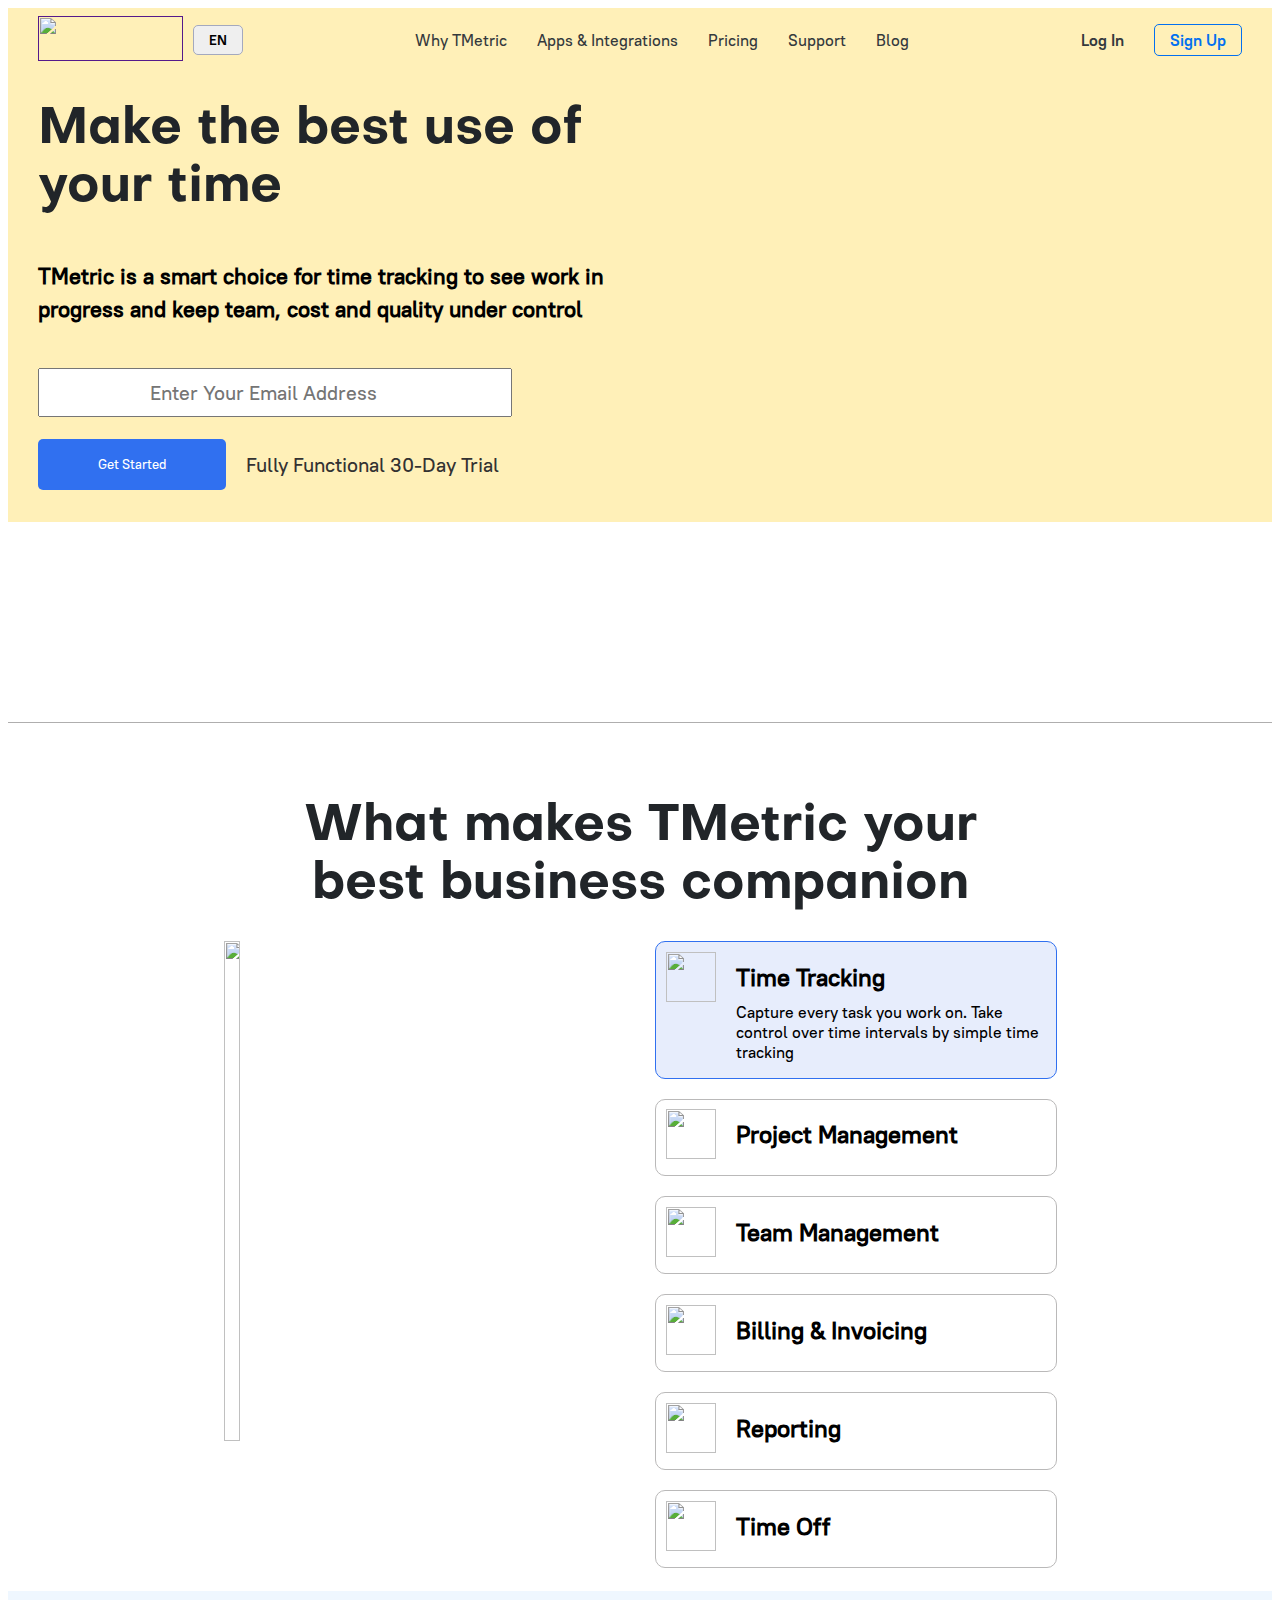
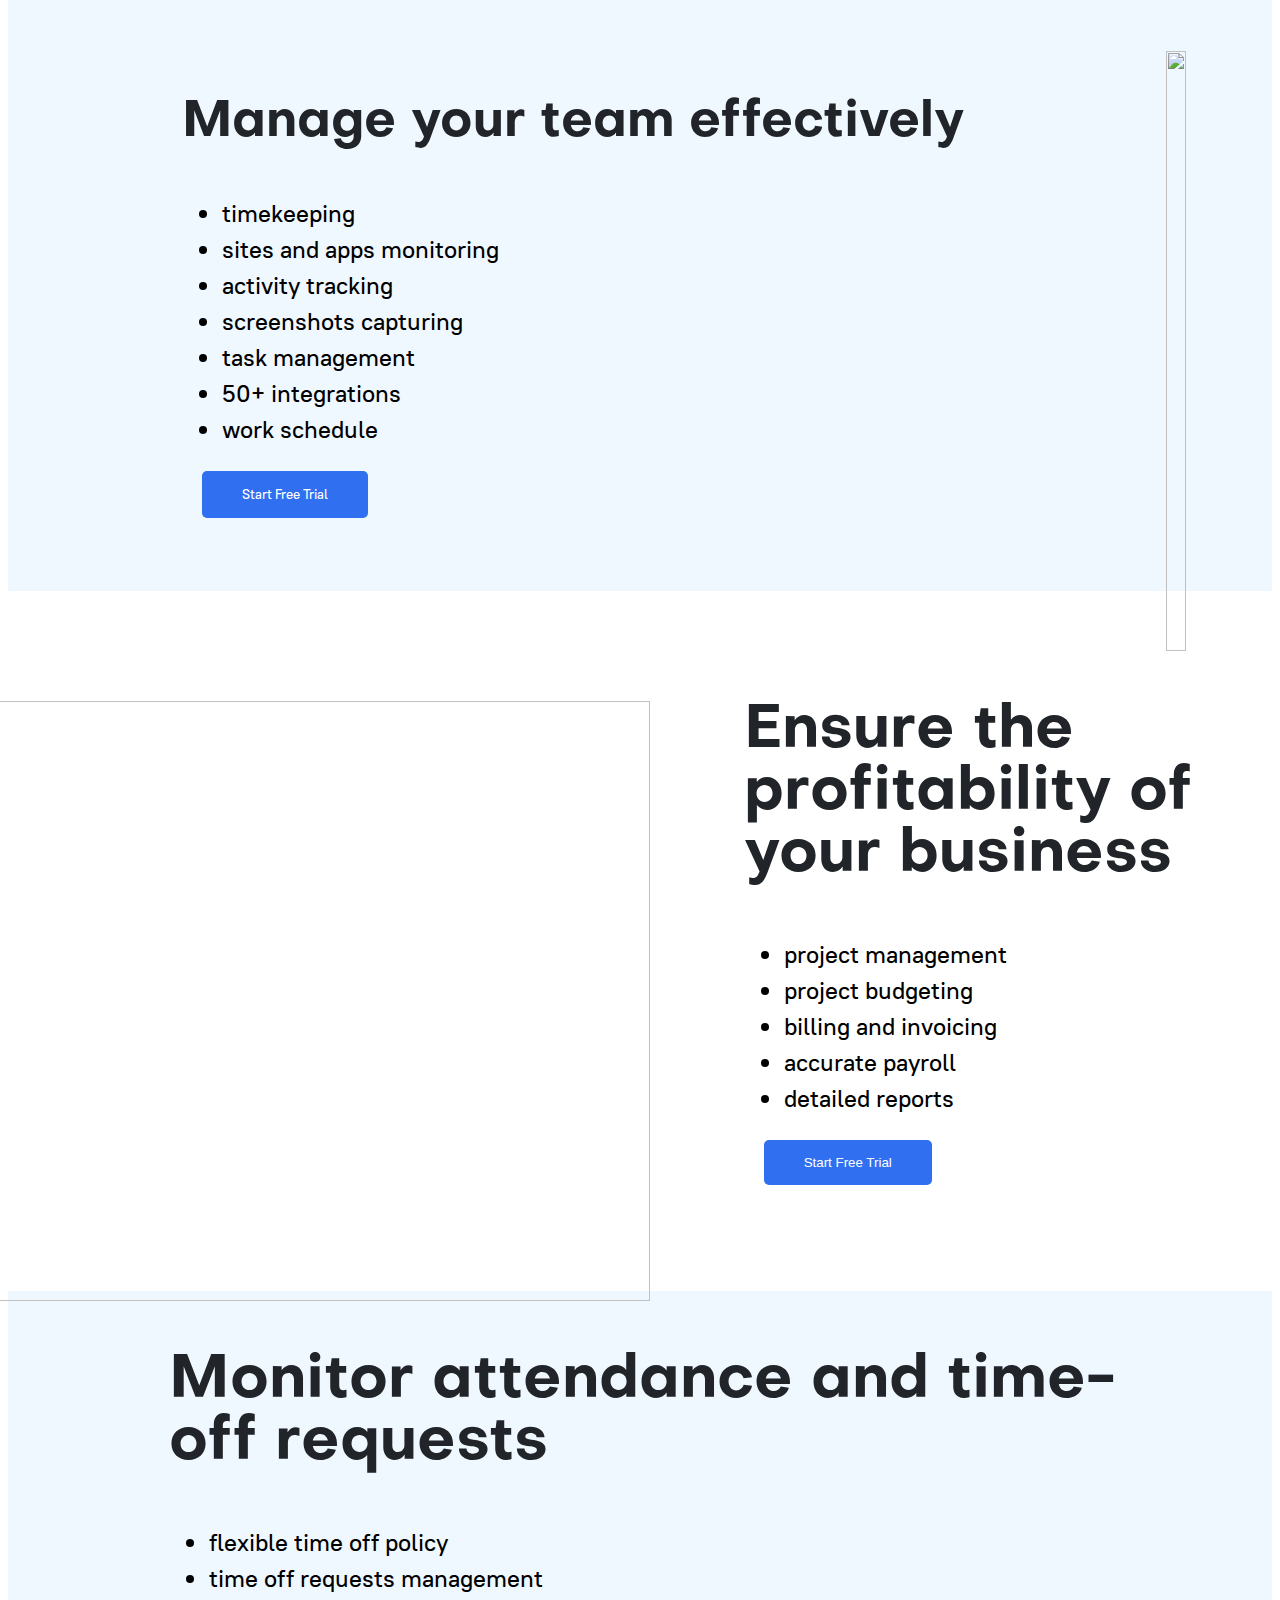
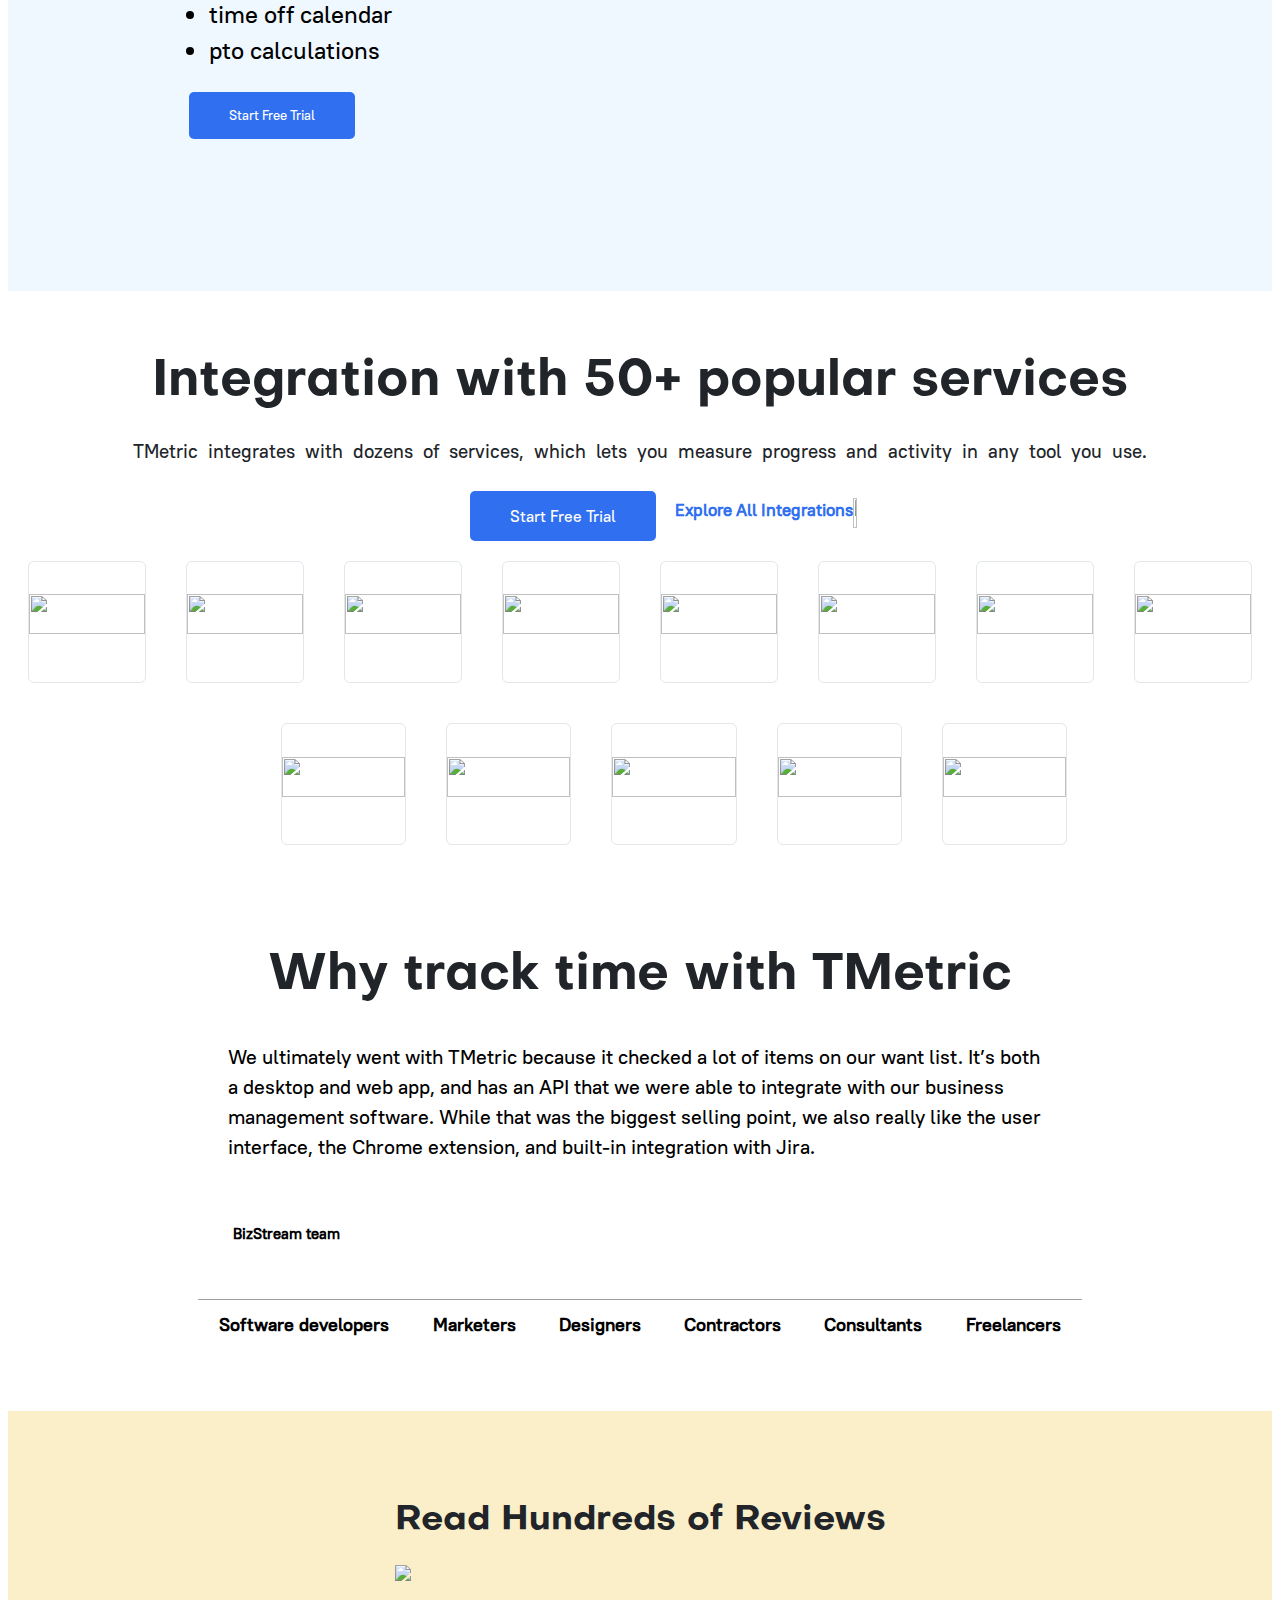
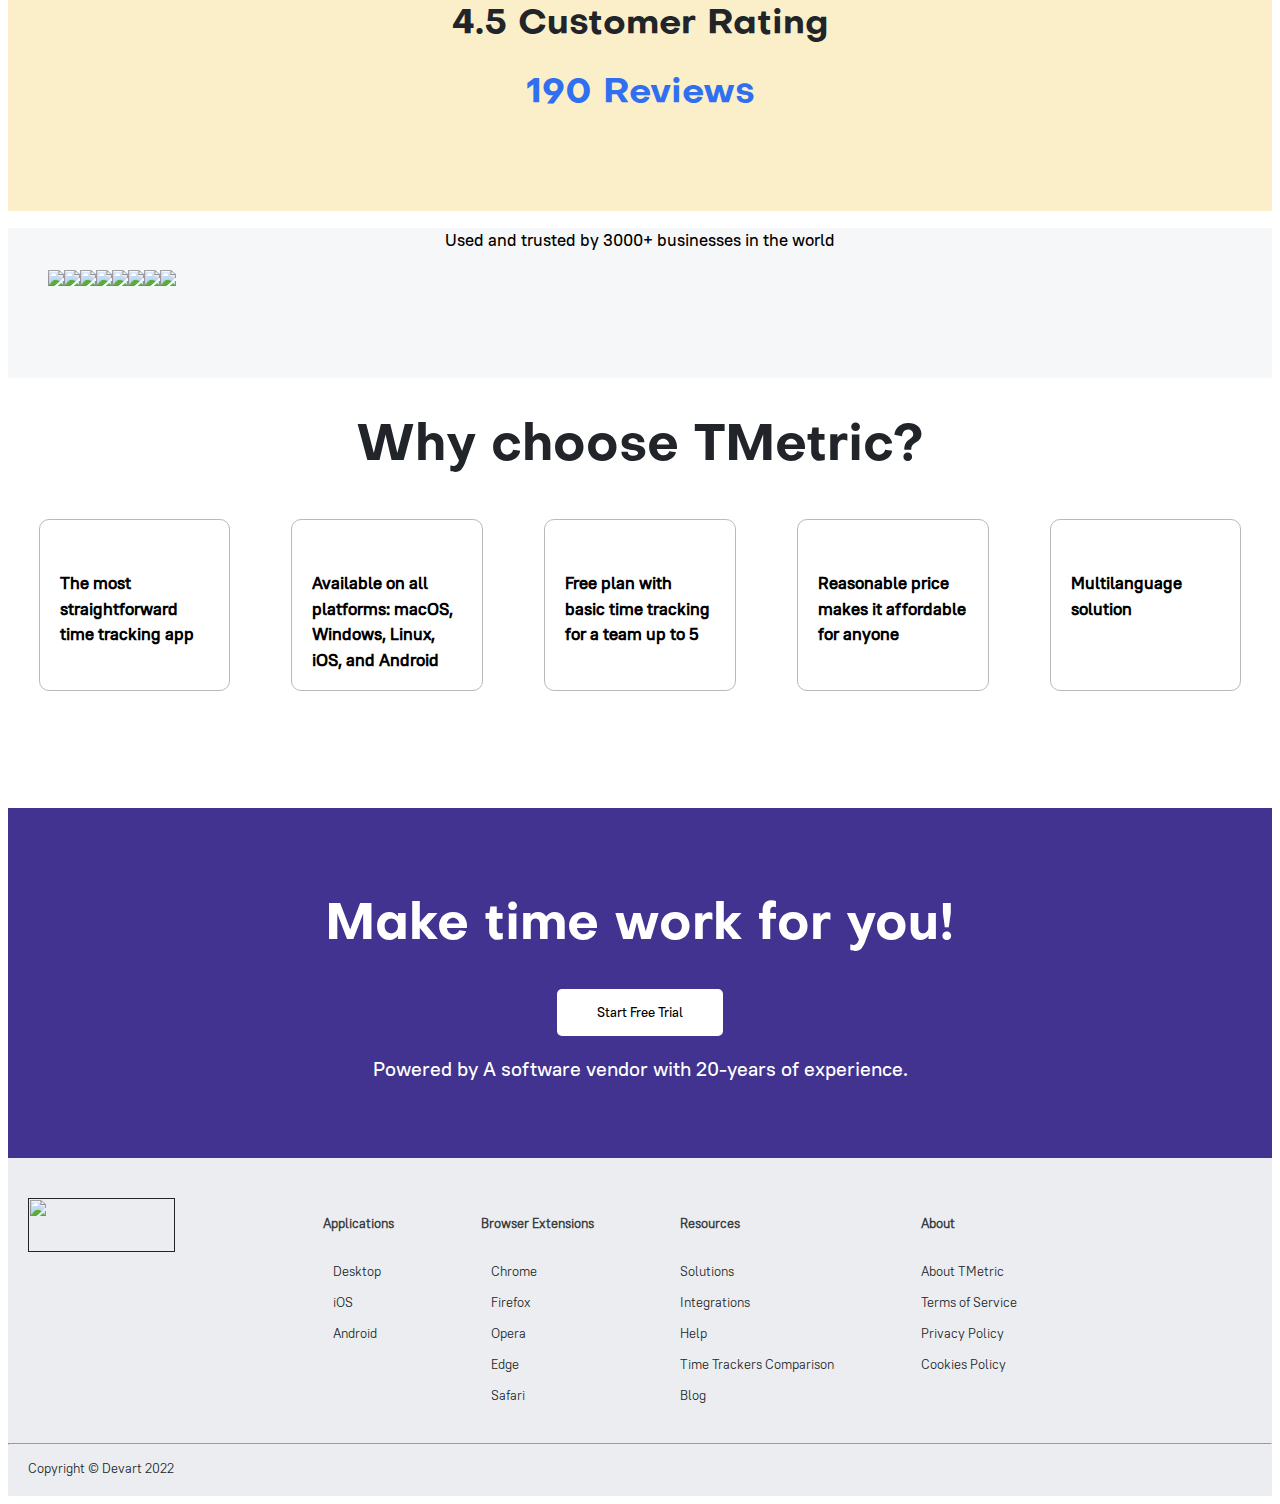
==== commit f6009394: "updated" ====
--- a/index.html
+++ b/index.html
@@ -6,11 +6,14 @@
     <meta http-equiv="X-UA-Compatible" content="IE=edge">
     <meta name="viewport" content="width=device-width, initial-scale=1.0">
     <link rel="stylesheet" href="./styles/index.css">
+    <link rel="stylesheet" href="./styles/navbar.css">
+    <link rel="stylesheet" href="./styles/footer.css">
+
     <title>tmetric</title>
 </head>
 
 <body>
-
+    <div id="navbar"></div>
     <div id="main_b_box">
         <div id="ri8_b_box">
             <h2 id="head_1">Make the best use of your time</h2>
@@ -53,7 +56,7 @@
                 <img id="img_2" src="https://tmetric.com/media/e5enfaae/img-advantages.png" alt="">
             </div>
             <div id="left_box_1">
-                <div id="onClickDiv1" onclick="clickFunc1()">
+                <div id="onClickDiv1">
                     <div class="div_1">
                         <img class="img_4" src="https://tmetric.com/media/2p4n4oyc/icon-timer-blue.svg" alt="">
                         <h2>Time Tracking</h2>
@@ -61,7 +64,7 @@
                     <p>Capture every task you work on. Take control over time intervals by simple time tracking</p>
                 </div>
 
-                <div id="onClickDiv2" onclick="clickFunc2()">
+                <div id="onClickDiv2">
                     <div class="div_1">
                         <img class="img_4" src="https://tmetric.com/media/1niddz51/icon-project-blue.svg" alt="">
                         <h2>Project Management</h2>
@@ -69,14 +72,14 @@
                     <p></p>
                 </div>
 
-                <div id="onClickDiv3" onclick="clickFunc3()">
+                <div id="onClickDiv3">
                     <div class="div_1">
                         <img class="img_4" src="https://tmetric.com/media/2gxihhdu/icon-team-blue.svg" alt="">
                         <h2>Team Management</h2>
                     </div>
                     <p></p>
                 </div>
-                <div id="onClickDiv4" onclick="clickFunc4()">
+                <div id="onClickDiv4">
                     <div class="div_1">
                         <img class="img_4" src="https://tmetric.com/media/s4koycnp/icon-invoice-blue.svg" alt="">
                         <h2>
@@ -85,7 +88,7 @@
                     <p></p>
                 </div>
 
-                <div id="onClickDiv5" onclick="clickFunc5()">
+                <div id="onClickDiv5">
                     <div class="div_1">
                         <img class="img_4" src="https://tmetric.com/media/yoblhiut/icon-reports-blue.svg" alt="">
                         <h2>Reporting</h2>
@@ -93,7 +96,7 @@
                     <p></p>
                 </div>
 
-                <div id="onClickDiv6" onclick="clickFunc6()">
+                <div id="onClickDiv6">
                     <div class="div_1">
                         <img class="img_4" src="https://tmetric.com/media/cajpa4uy/icon-time-off-blue.svg" alt="">
                         <h2>Time Off</h2>
@@ -133,15 +136,13 @@
         </div>
         <div id="left_box_3">
 
-            <h2 id="head_4">Manage your team effectively</h2>
+            <h2 id="head_4">Ensure the profitability of your business</h2>
             <ul>
-                <li>timekeeping</li>
-                <li>sites and apps monitoring</li>
-                <li>activity tracking</li>
-                <li>screenshots capturing</li>
-                <li>task management</li>
-                <li>50+ integrations</li>
-                <li>work schedule</li>
+                <li>project management</li>
+                <li>project budgeting</li>
+                <li>billing and invoicing</li>
+                <li>accurate payroll</li>
+                <li>detailed reports</li>
             </ul>
             <button id="btn_3">Start Free Trial</button>
         </div>
@@ -248,21 +249,24 @@
             </div>
         </div>
         <div id="track_icons">
-            <h5 onclick="iconFunc1()">Software developers</h5>
-            <h5 onclick="iconFunc2()">Marketers</h5>
-            <h5 onclick="iconFunc3()">Designers</h5>
-            <h5 onclick="iconFunc4()">Contractors</h5>
-            <h5 onclick="iconFunc5()">Consultants</h5>
-            <h5 onclick="iconFunc6()">Freelancers</h5>
+            <h5 id="icon1">Software developers</h5>
+            <h5 id="icon2">Marketers</h5>
+            <h5 id="icon3">Designers</h5>
+            <h5 id="icon4">Contractors</h5>
+            <h5 id="icon5">Consultants</h5>
+            <h5 id="icon6">Freelancers</h5>
 
         </div>
     </div>
     <!-- -------------------------------------------------------------------------------------------------------------- -->
     <div class="reviews">
-        <h1>Read Hundreds of Reviews</h1>
-        <img src="https://tmetric.com/media/rt1k0zjc/img-rating-4-5.svg" />
-        <h1>4.5 Customer Rating</h1>
-        <h2 class="review190">190 Reviews</h2>
+        <div>
+            <h1>Read Hundreds of Reviews</h1>
+            <img src="https://tmetric.com/media/rt1k0zjc/img-rating-4-5.svg" />
+            <h1>4.5 Customer Rating</h1>
+            <h2 class="review190">190 Reviews</h2>
+        </div>
+
     </div>
     <!-- -------------------------------------------------------------------------------------------------------------- -->
     <div class="businesses">
@@ -309,14 +313,16 @@
     <!-- -------------------------------------------------------------------------------------------------------------- -->
 
     <div class="Make_time_work">
-        <h1>Make time work for you!</h1>
-        <button class="starttrail_Make_time_work_start">Start Free Trial</button>
-        <p>Powered by A software vendor with 20-years of experience.</p>
-    </div>
-
+        <div>
+            <h1>Make time work for you!</h1>
+            <button class="starttrail_Make_time_work_start">Start Free Trial</button>
+            <p>Powered by A software vendor with 20-years of experience.</p>
+        </div>
+    </div>
+    <div class="footer-container"></div>
 </body>
 
 </html>
 
 
-<script src="./scripts/index.js"></script>+<script src="./scripts/index.js" type="module"></script>--- a/styles/index.css
+++ b/styles/index.css
@@ -1,10 +1,20 @@
+@import url('../font/font.css');
+
+#navbar {
+    background-color: #fff0b8 !important;
+}
+
+body {
+    font-family: "PT Root UI Medium";
+    /* font-family: 'Objectivity-Bold'; */
+}
 
 #main_b_box {
     display: flex;
     width: 100%;
     height: 450px;
     background-color: #fff0b8;
-    margin-top: 70px;
+    /* margin-top: 70px; */
     /* border: 1px solid black; */
 }
 
@@ -21,20 +31,21 @@
 #head_1 {
     /* font-size: 70px; */
     margin-right: 30px;
-    font-size:60px;
+    margin-top: 30px;
+    font-size: 50px;
     line-height: 1.166;
-    font-family: ObjectivityBold, sans-serif;
+    font-family: 'Objectivity-Bold';
     color: #212529;
 }
 
 #p_1 {
-line-height: 1.5;
+    line-height: 1.5;
     font-weight: bold;
-    margin-top: -30px;
-    font-size:22px;
+    margin-top: 20px;
+    font-size: 22px;
     /* color:#3070F0; */
     /* margin-left:4%; */
-    font-family: PTRootUIMedium,sans-serif;
+    font-family: "PT Root UI Medium";
 }
 
 #btn1_box {
@@ -47,12 +58,15 @@
 
 #inp1_box {
     display: flex;
+    margin-top: 20px;
 }
 
 #inp_1 {
     padding: 10px 110px 10px 110px;
     text-align: left;
     font-size: 20px;
+    margin-top: 20px;
+    font-family: "PT Root UI Medium";
 }
 
 #left_b_box {
@@ -61,14 +75,15 @@
 }
 
 #p2 {
-    /* margin-top: 40px; */
+    margin-top: 20px;
     margin-left: 20px;
     font-size: 20px;
     color: rgb(51, 50, 50);
+    font-family: "PT Root UI Medium";
 }
 
 #btn_1 {
-    padding: 5px 60px 5px 60px;
+    padding: 15px 60px 15px 60px;
     color: white;
     background-color: #3070f0;
     cursor: pointer;
@@ -76,6 +91,7 @@
     border-radius: 5px;
     margin-top: 7px;
     margin-bottom: 7px;
+    font-family: "PT Root UI Medium";
 }
 
 #box_2 {
@@ -108,7 +124,7 @@
     display: flex;
     width: 100%;
     height: 600px;
-    justify-content: space-between;
+    justify-content: space-around;
 }
 
 #main_box_2 {
@@ -116,7 +132,7 @@
     width: 100%;
     height: 600px;
     margin-top: 50px;
-    justify-content: space-between;
+    justify-content: space-around;
     /* border: 1px solid black; */
     background-color: #eff7ff;
 
@@ -126,12 +142,14 @@
     width: 100%;
     height: 100%;
     /* margin: auto; */
-    margin-left: -30px;
+    /* margin-left: -30px; */
     margin-top: 60px;
 }
 
 #ri8_box_2 {
-    margin-left: 20px;
+    margin-left: 7%;
+    /* border: 1px solid black; */
+    margin-top: 5%;
 }
 
 /* #left_box_2{
@@ -143,17 +161,17 @@
     /* font-size: 70px; */
     /* margin-top: 60px; */
     margin-right: 30px;
-    font-size:60px;
+    font-size: 50px;
     line-height: 1.166;
-    font-family: ObjectivityBold, sans-serif;
+    font-family: 'Objectivity-Bold';
     color: #212529;
 }
 
 ul {
-    
+
     line-height: 1.5;
-    font-size:22px;
-    font-family: PTRootUIMedium,sans-serif;
+    font-size: 22px;
+    font-family: "PT Root UI Medium";
     /* font-weight: bolder; */
 }
 
@@ -165,16 +183,21 @@
     border: #3070f0;
     border-radius: 5px;
     margin-left: 20px;
+    font-family: "PT Root UI Medium";
     /* margin-bottom: 7px; */
 }
 
 #h2_3 {
     text-align: center;
     /* font-size: 70px; */
-    margin-right: 30px;
-    font-size:60px;
+    margin-left: 20%;
+    margin-right: 20%;
+    margin-top: 6%;
+    margin-bottom: 2%;
+
+    font-size: 50px;
     line-height: 1.166;
-    font-family: ObjectivityBold, sans-serif;
+    font-family: 'Objectivity-Bold';
     color: #212529;
 }
 
@@ -185,10 +208,16 @@
     border-radius: 10px;
     /* gap: 20px 20px; */
     cursor: pointer;
+    /* margin-right: 20px; */
 
     margin: auto;
     margin-bottom: 20px;
     text-align: center;
+}
+
+#left_box_1>h2 {
+    font-family: "PT Root UI Medium";
+    font-size: 50px;
 }
 
 .div_1 {
@@ -199,16 +228,16 @@
 .img_4 {
     width: 50px;
     height: 50px;
-    margin-top: 15px;
+    /* margin-top: -10px; */
     margin-left: 10px;
     margin-right: 20px;
 
 }
 
 #img_2 {
-    width: 100%;
-    height: 600px;
-    margin-left: 20px;
+    width: 90%;
+    height: 500px;
+    /* margin-left: 20px; */
 }
 
 #left_box_1 {
@@ -230,12 +259,13 @@
     margin-left: 80px;
     margin-top: -10px;
 }
+
 #main_box_3 {
     display: flex;
     width: 100%;
     height: 600px;
     margin-top: 50px;
-    justify-content: space-between;
+    justify-content: space-around;
     /* border: 1px solid black; */
     /* background-color: #eff7ff; */
 
@@ -250,7 +280,7 @@
 }
 
 #ri8_box_3 {
-    margin-left: 20px;
+    /* margin-left: 20px; */
     /* border: 1px solid black; */
     width: 70%;
 }
@@ -264,15 +294,16 @@
     font-size: 60px;
     margin-top: 60px;
     /* margin-right: 30px; */
-    /* font-size:60px;
+    /* font-size: 50px;
     /* line-height: 1.166; */
- font-family: ObjectivityBold, sans-serif;
+    font-family: 'Objectivity-Bold';
     color: #212529;
 }
 
 
 ul {
     font-size: 24px;
+    font-family: "PT Root UI Medium";
     /* font-weight: bolder; */
 }
 
@@ -293,7 +324,7 @@
     width: 100%;
     height: 600px;
     margin-top: 50px;
-    justify-content: space-between;
+    justify-content: space-around;
     /* border: 1px solid black; */
     background-color: #eff7ff;
 
@@ -303,34 +334,47 @@
     width: 100%;
     height: 100%;
     /* margin: auto; */
-    margin-left: -30px;
+    /* margin-left: -30px; */
     margin-top: 60px;
+    /* border: 1px solid black; */
 }
 
 #ri8_box_4 {
-    margin-left: 20px;
-    /* border: 1px solid black; */
-    width: 70%;
-}
-
-/* #left_box_2{
-    width: 49%;
-    height: 600px;
-    border:1px solid black;
-} */
+    margin-left: 10%;
+    /* border: 1px solid black; */
+    width: 1000px;
+}
+
+#box4_img {
+    /* border: 1px solid black; */
+    width: 800px;
+    margin-top: 10%;
+}
+
+#left_box_3 {
+    width: 55%;
+    /* height: 600px; */
+    /* border:1px solid black; */
+    margin-left: 5%;
+}
+
 #head_5 {
     font-size: 60px;
     margin-top: 60px;
     /* margin-right: 30px; */
-    /* font-size:60px;
+    /* font-size: 50px;
     /* line-height: 1.166; */
-    font-family: ObjectivityBold, sans-serif;
+    font-family: 'Objectivity-Bold';
     color: #212529;
 }
 
 
 ul {
     font-size: 24px;
+    font-family: "PT Root UI Medium";
+    /* margin-left: 5%; */
+    margin-top: 2%;
+
     /* font-weight: bolder; */
 }
 
@@ -358,38 +402,38 @@
 
 
 
-.Integration{
-    height:550px;
-    width:100%;
+.Integration {
+    height: 550px;
+    width: 100%;
     /* padding:4%; */
     margin: auto;
     /* border: 1px solid black; */
-}
-.Integration >h1{
-    font-size:60px;
+    margin-top: 5%;
+}
+
+.Integration>h1 {
+    font-size: 50px;
     line-height: 1.166;
-    font-family: ObjectivityBold, sans-serif;
-    color: #212529;
-    text-align:center;
-}
-.Integration >p{
+    font-family: 'Objectivity-Bold';
+    color: #212529;
+    text-align: center;
+    margin-bottom: 2%;
+}
+
+.Integration>p {
+    margin-bottom: 2%;
     line-height: 1.5;
-    font-family: PTRootUIMedium,sans-serif;
+    font-family: "PT Root UI Medium";
     color: #212529;
     font-weight: 540;
     font-size: 19px;
     word-spacing: 5px;
-    text-align:center;
-}
-.starttrail{
-    /* height:27px;
-    background-color: #3070F0;
-    line-height: 1.5;
-    font-weight: 400;
-    color: #fff;
-    border-radius:3px;
-    padding:1%;
-    /* font-size:17px; */
+    text-align: center;
+
+}
+
+.starttrail {
+
     padding: 15px 40px 15px 40px;
     color: white;
     background-color: #3070f0;
@@ -397,261 +441,312 @@
     border: #191a1e;
     border-radius: 5px;
     margin-left: 20px;
-    font-family: PTRootUIMedium,sans-serif;
-
-}
-.Integration__start__explore{
-    display:flex;
-   height:50px;
-   width:50%; 
-   /* margin: 2% auto; */
-   margin-left: 35%;
-   /* border: 1px solid black; */
-}
-.Integration__start__explore >p{
+    font-family: "PT Root UI Medium";
+
+}
+
+.Integration__start__explore {
+    display: flex;
+    height: 50px;
+    width: 50%;
+    /* margin: 2% auto; */
+    margin-left: 35%;
+    /* border: 1px solid black; */
+}
+
+.Integration__start__explore>p {
     line-height: 1.5;
     font-weight: bold;
-    font-size:17px;
-    color:#3070F0;
-    margin-left:3%;
-    font-family: PTRootUIMedium,sans-serif;
-}
-.Integration__start__explore >img{
+    font-size: 17px;
+    color: #3070F0;
+    margin-left: 3%;
+    font-family: "PT Root UI Medium";
+    margin-top: 1%;
+}
+
+.Integration__start__explore>img {
     height: 30px;
-    width:3%;
-    align-items:center;
-    font-family: PTRootUIMedium,sans-serif;
-     margin-top:15px;
-}
-.icon__boxes{
+    width: 3%;
+    align-items: center;
+    font-family: "PT Root UI Medium";
+    margin-top: 7px;
+}
+
+.icon__boxes {
     width: 100%;
     height: 500px;
     /* border: 1px solid black; */
 }
-.Integration__boxes{
+
+.Integration__boxes {
     height: auto;
-    width:100%;
-    margin:auto;
-    display:flex;
-    /* border: 1px solid black; */
-}
-
- .icon__box:hover{
+    width: 100%;
+    margin: auto;
+    display: flex;
+    /* border: 1px solid black; */
+}
+
+.icon__box:hover {
     transform: translate(-2%, -2%);
 
-     box-shadow:5px 5px 5px  #E2E7EB,5px 5px 5px #E2E7EB ;
-} 
-.icon__box >img{
+    box-shadow: 5px 5px 5px #E2E7EB, 5px 5px 5px #E2E7EB;
+}
+
+.icon__box>img {
     height: 40px;
-    width:100%; 
-    margin-top:27%;
+    width: 100%;
+    margin-top: 27%;
     display: flex;
     align-items: center;
-   
-}
-.Integration__boxes2{
-    /* height: auto; */
-    /* width:87%; */
-    /* margin:2% auto; */
-    /* display:flex; */
-    /* border: 1px solid black; */
-    /* padding-left:14%; */
+
+}
+
+.Integration__boxes2 {
+
     height: auto;
-    width:75%;
+    width: 75%;
     /* margin:auto; */
-    display:flex;
+    display: flex;
     /* border: 1px solid black; */
     margin-left: 20%;
-    
-}
-.icon__box{
+
+}
+
+.icon__box {
     height: 120px;
-    width:13%;
-    border-radius:6px;
-   border: 1px solid #E2E7EB;
-    margin:20px;
+    width: 13%;
+    border-radius: 6px;
+    border: 1px solid #E2E7EB;
+    margin: 20px;
     background-color: #fff;
 }
-.reviews{
-    height:300px;
-    width:100%;
+
+.reviews {
+    height: 400px;
+    width: 100%;
     /* padding:4%;  */
     background-color: #FBEFCA;
     /* border: 1px solid black; */
-    
-}
-.reviews>h1,.review190{
-    font-size:35px;
+    display: flex;
+    justify-content: center;
+    align-items: center;
+
+}
+/* .reviews>h1{
+    margin-top: 5%;
+} */
+.reviews>div>h1,
+.review190 {
+    font-size: 35px;
     line-height: 1.166;
-    font-family: ObjectivityBold, sans-serif;
-    color: #212529;
-    text-align: center;
-    
-
-}
-.reviews > img{
-    margin-left: 37%;
-}
-.review190{
-    color:#3070F0;
-}
-.businesses{
-    height:150px;
-    width:100%;
+    font-family: 'Objectivity-Bold';
+    color: #212529;
+    text-align: center;
+}
+
+.reviews>div>img {
+    /* margin-left: 2%; */
+    display: block;
+    margin: auto;
+}
+
+.review190 {
+    color: #3070F0;
+}
+
+.businesses {
+    height: 150px;
+    width: 100%;
     background-color: #F6F7F8;
     /* padding:4%; */
     /* border: 1px solid black; */
-      
-}
-.businesses >p{
-    text-align: center;
-    font-family: PTRootUIMedium,sans-serif;
+
+}
+
+.businesses>p {
+    text-align: center;
+    font-family: "PT Root UI Medium";
     line-height: 1.5;
     /* font-weight: 500; */
-    font-size:17px;
-
-}
-.businesses_icons{
-    /* border: 1px solid black; */
-    height:70px;
-    width:95%;
+    font-size: 17px;
+
+}
+
+.businesses_icons {
+    /* border: 1px solid black; */
+    height: 70px;
+    width: 95%;
     /* margin: auto; */
-    margin-left:40px;
-    display:flex;
+    margin-left: 40px;
+    display: flex;
     /* padding:2%; */
     /* gap: 2%; */
 }
+
 /* .businesses>img{
     margin-left: 40%;
 } */
-.Make_time_work{
-    height:250px;
-    width:100%;
-    background-color:#41338F;;
+.Make_time_work {
+    height: 350px;
+    width: 100%;
+    background-color: #41338F;
+    ;
     /* padding:4%; */
-    color:white;
+    color: white;
     margin-top: 7%;
-}
-.Make_time_work >h1{
-    font-size:50px;
+    display: flex;
+    justify-content: center;
+    align-items: center;
+}
+
+.Make_time_work>div>h1 {
+    font-size: 50px;
     line-height: 1.166;
-    font-family: ObjectivityBold, sans-serif;
-    text-align:center;
-}
-.Make_time_work_start{
+    font-family: 'Objectivity-Bold';
+    text-align: center;
+}
+
+.Make_time_work_start {
     background-color: white;
-    color:#212529;
-    margin-left:43%;
+    color: #212529;
+    /* margin-left: 43%; */
     font-weight: 550;
-    font-family: PTRootUIMedium,sans-serif;
-}
-.Make_time_work>p{
-    color:#fff;
-    font-family: PTRootUIMedium,sans-serif;
-    text-align:center;
-}
-.starttrail_Make_time_work_start{
-    
+    font-family: "PT Root UI Medium";
+}
+
+.Make_time_work>div>p {
+    color: #fff;
+    font-family: "PT Root UI Medium";
+    text-align: center;
+    font-size: 20px;
+}
+
+.starttrail_Make_time_work_start {
+
     padding: 15px 40px 15px 40px;
     color: black;
     background-color: white;
     cursor: pointer;
     border: #191a1e;
     border-radius: 5px;
-    margin-left: 45%;
-    font-family: PTRootUIMedium,sans-serif;
-
-}
-#choose{
+    /* margin-left: 35%; */
+    display: block;
+    margin: auto;
+    font-family: "PT Root UI Medium";
+
+}
+
+#choose {
     width: 100%;
     height: 300px;
     /* border: 1px solid black; */
 }
-#choose_2{
+
+#choose_2 {
     display: flex;
     justify-content: space-around;
 }
-#choose_2>div{
-width: 15%;
-height: auto;
-border: 1px solid rgb(188, 185, 185);
-border-radius: 10px;
-/* display: flex; */
-
-}
-#head_7{
+
+#choose_2>div {
+    width: 15%;
+    height: auto;
+    border: 1px solid rgb(188, 185, 185);
+    border-radius: 10px;
+    /* display: flex; */
+
+}
+
+#head_7 {
     text-align: center;
     /* font-size: 70px; */
     /* margin-right: 30px; */
-    font-size:60px;
+    font-size: 50px;
     line-height: 1.166;
-    font-family: ObjectivityBold, sans-serif;
-    color: #212529;
-}
-.p_10{
+    font-family: 'Objectivity-Bold';
+    color: #212529;
+}
+
+.p_10 {
     line-height: 1.5;
     font-weight: bolder;
-    font-size:17px;
+    font-size: 17px;
     /* color:#3070F0; */
-    margin-left:3%;
-    font-family: PTRootUIMedium,sans-serif;
+    margin-left: 3%;
+    font-family: "PT Root UI Medium";
     margin-left: 20px;
     margin-right: 20px;
 }
-.img_10{
+
+.img_10 {
     padding: 15px;
 }
-#track_1>h2{
+
+#track_1>h2 {
     text-align: center;
     /* font-size: 70px; */
     /* margin-right: 30px; */
-    font-size:60px;
+    font-size: 50px;
     line-height: 1.166;
-    font-family: ObjectivityBold, sans-serif;
-    color: #212529;
-}
-#track_2{
+    font-family: 'Objectivity-Bold';
+    color: #212529;
+    margin-top: 5%;
+    margin-bottom: 2%;
+}
+
+#track_2 {
     /* border: 1px solid black; */
     display: flex;
     border-bottom: 1px solid rgb(159, 158, 158);
 }
-#track{
+
+#track {
     width: 70%;
     margin: auto;
 }
-#track_icons{
+
+#track_icons {
     display: flex;
     justify-content: space-around;
 }
-#p_11{
+
+#p_11 {
     line-height: 1.5;
     /* font-weight: bolder; */
-    font-size:20px;
-    font-family: PTRootUIMedium,sans-serif;
+    font-size: 20px;
+    font-family: "PT Root UI Medium";
     margin-left: 30px;
     margin-right: 30px;
-}
-#h_6{
-    font-size:15px;
+    margin-top: 2%;
+}
+
+#h_6 {
+    font-size: 15px;
     /* color:#3070F0; */
-    margin-left:4%;
-    font-family: PTRootUIMedium,sans-serif;
-}
-#img_trc{
+    margin-left: 4%;
+    font-family: "PT Root UI Medium";
+    margin-top: 7%;
+}
+
+#img_trc {
     margin-top: -3%;
-    margin-left:3.5%;
+    margin-left: 3.5%;
     margin-bottom: 5%;
 }
-#track_icons{
-    font-size:22px;
+
+#track_icons {
+    font-size: 22px;
     /* color:#3070F0; */
     /* margin-left:4%; */
-    font-family: PTRootUIMedium,sans-serif;
-}
-#track_icons>h5:hover{
+    font-family: "PT Root UI Medium";
+    margin-top: -2%;
+    margin-bottom: 5%;
+}
+
+#track_icons>h5:hover {
     color: #3070F0;
     cursor: pointer;
 }
-#img_trc_1{
+
+#img_trc_1 {
     box-shadow: rgb(38, 57, 77) 0px 20px 30px -10px;
 }--- a/styles/navbar.css
+++ b/styles/navbar.css
@@ -0,0 +1,98 @@
+@import url(../font/font.css);
+
+        /* * {
+            margin: 0;
+            padding: 0;
+        } */
+
+        /* i {
+            border: solid #a4a9be;
+            border-width: 0px 2px 2px 0px;
+            display: inline-block;
+            padding: 3px;
+            transform: rotate(45deg);
+
+        } */
+
+        #navbar {
+            display: flex;
+            justify-content: space-between;
+            align-items: center;
+            padding: 0 30px;
+            /* background-color: transparent; */
+            font-family: 'PT Root UI Medium', sans-serif !important;
+            font-size: 16px;
+            color: #34393d;
+            height: 64px;
+            position: sticky !important;
+            top: 0;
+        }
+
+        #navbar>div {
+            display: flex;
+            justify-content: space-between;
+            align-items: center;
+            gap: 30px
+        }
+
+        #navLogo {
+            width: 145px;
+            height: 45px;
+        }
+
+        #language {
+            padding: 5px 15px;
+            margin-left: -20px;
+            font-size: 14px;
+            font-family: 'PT Root UI Bold', sans-serif;
+            /* background-color: transparent; */
+            border-radius: 5px;
+            border: 1px solid #a4a9be;
+        }
+
+        #language:hover {
+            background-color: #ebedf0;
+        }
+
+        .nav_menu {
+            /* font-family: 'PT Root UI Regular', sans-serif; */
+            color: #34393d;
+        }
+
+        .nav_menu>a {
+            text-decoration: none;
+            color: #34393d;
+        }
+
+        .nav_menu>a:hover {
+            color: #0370F0;
+        }
+
+        .drop-down:hover {
+            color: #0370F0;
+            cursor: pointer;
+        }
+
+        #nav_login {
+            font-family: 'PT Root UI Bold', sans-serif;
+            text-decoration: none;
+            color: #34393d;
+        }
+
+        #nav_login:hover {
+            color: #0370F0;
+        }
+
+        #nav_signin {
+            font-family: 'PT Root UI Bold', sans-serif;
+            color: #0370F0;
+            border: 1px solid;
+            padding: 5px 15px;
+            border-radius: 5px;
+            text-decoration: none;
+        }
+
+        #nav_signin:hover {
+            background-color: #0370F0;
+            color: white;
+        }--- a/styles/footer.css
+++ b/styles/footer.css
@@ -0,0 +1,67 @@
+@import url(../font/font.css);
+
+/* * {
+    padding: 0;
+    margin: 0;
+    box-sizing: border-box;
+} */
+
+.footer-container {
+    background-color: #ebedf0;
+    font-family: 'PT Root UI Regular', sans-serif;
+    font-size: 13px;
+}
+
+.footer {
+    padding: 40px 20px 10px 20px;
+    background-color: #ebedf0;
+    display: flex;
+    gap: 50px;
+    flex-wrap: wrap;
+}
+
+.footer-heading {
+    display: flex;
+    flex-direction: column;
+    margin-right: 3%;
+    gap: 15px;
+    color: #3A3E42;
+}
+
+.col-1 {
+    margin-right: 8%;
+}
+
+.footer-container a {
+    color: #212529;
+    text-decoration: none;
+}
+
+.footer-container a:hover {
+    text-decoration: underline;
+}
+
+.footer-container i {
+    color: #777E85;
+}
+
+#navhr {
+    margin-top: 30px;
+    margin-bottom: 15px;
+}
+
+#copyright {
+    display: flex;
+    gap: 32%;
+    padding: 0 0 20px 20px;
+    color: #212529;
+}
+
+.fa-solid {
+    margin-right: 10px;
+}
+
+.fab {
+    margin-right: 10px;
+
+}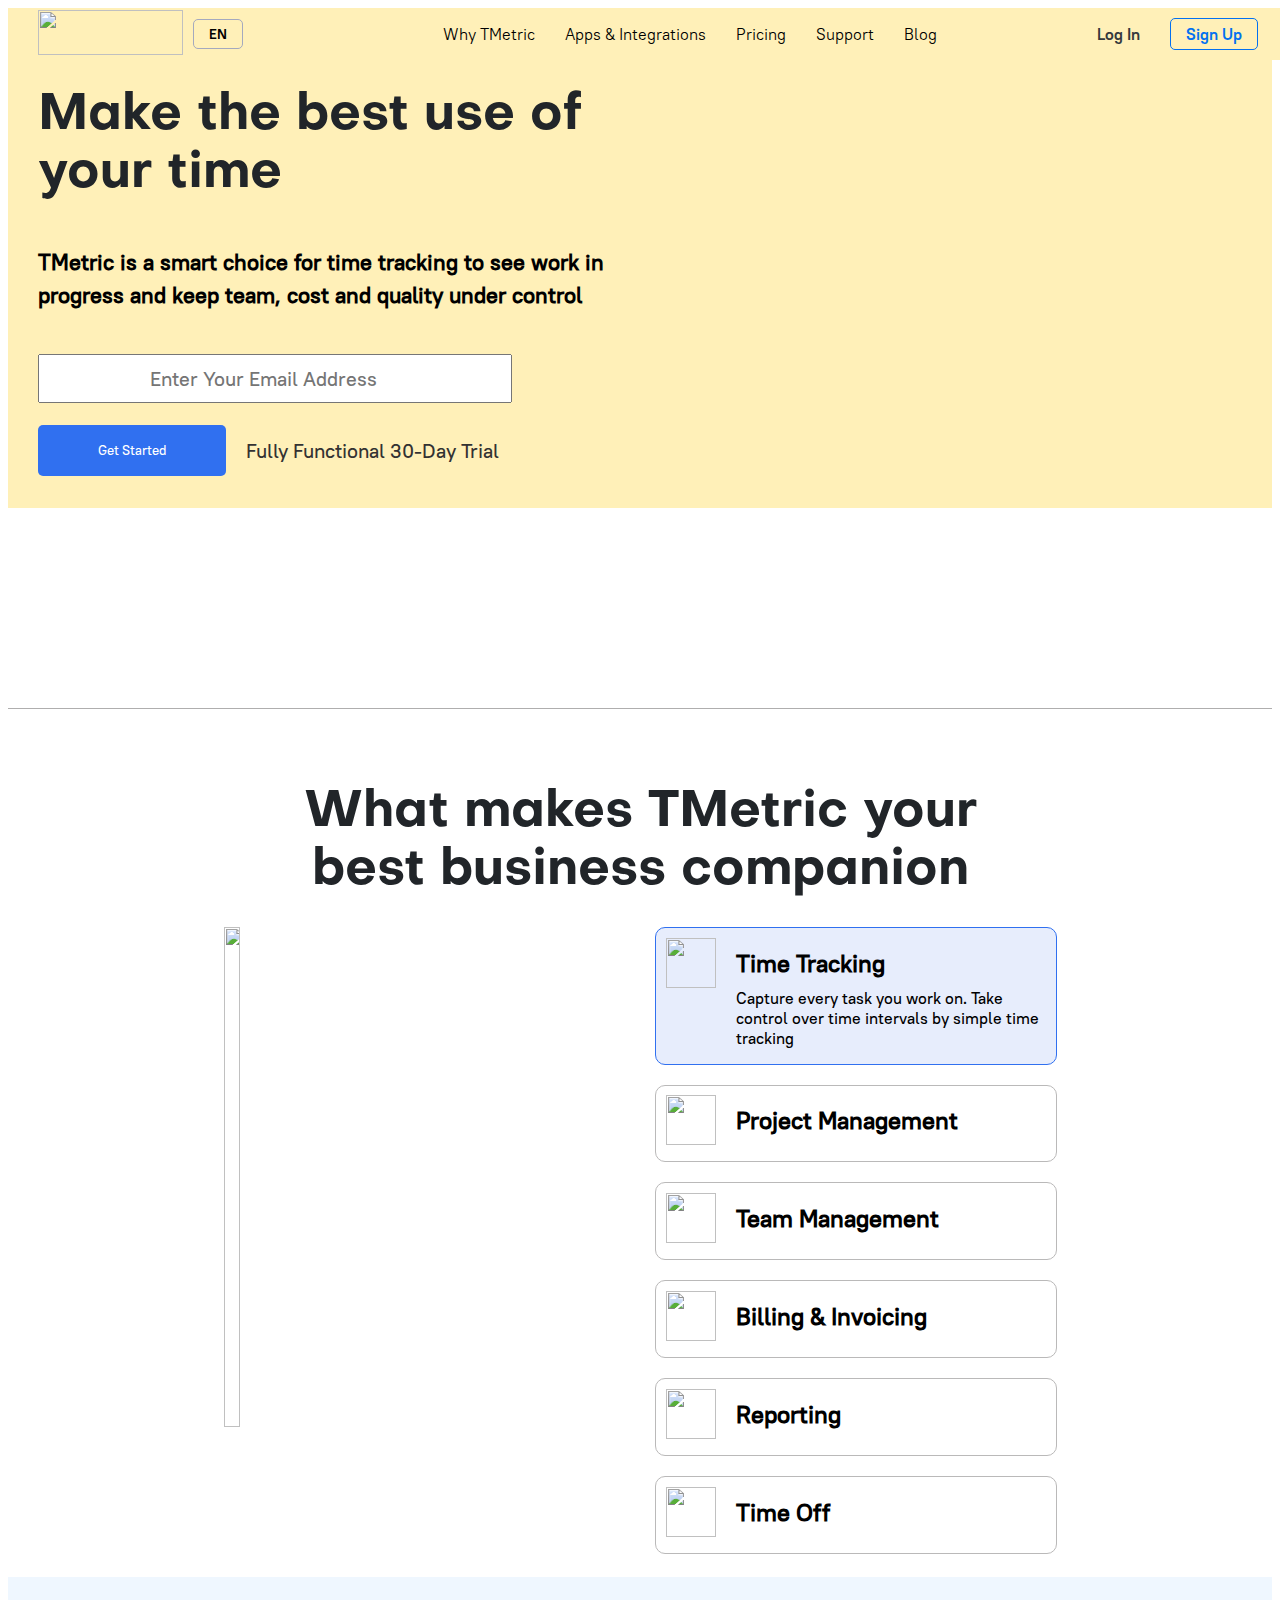
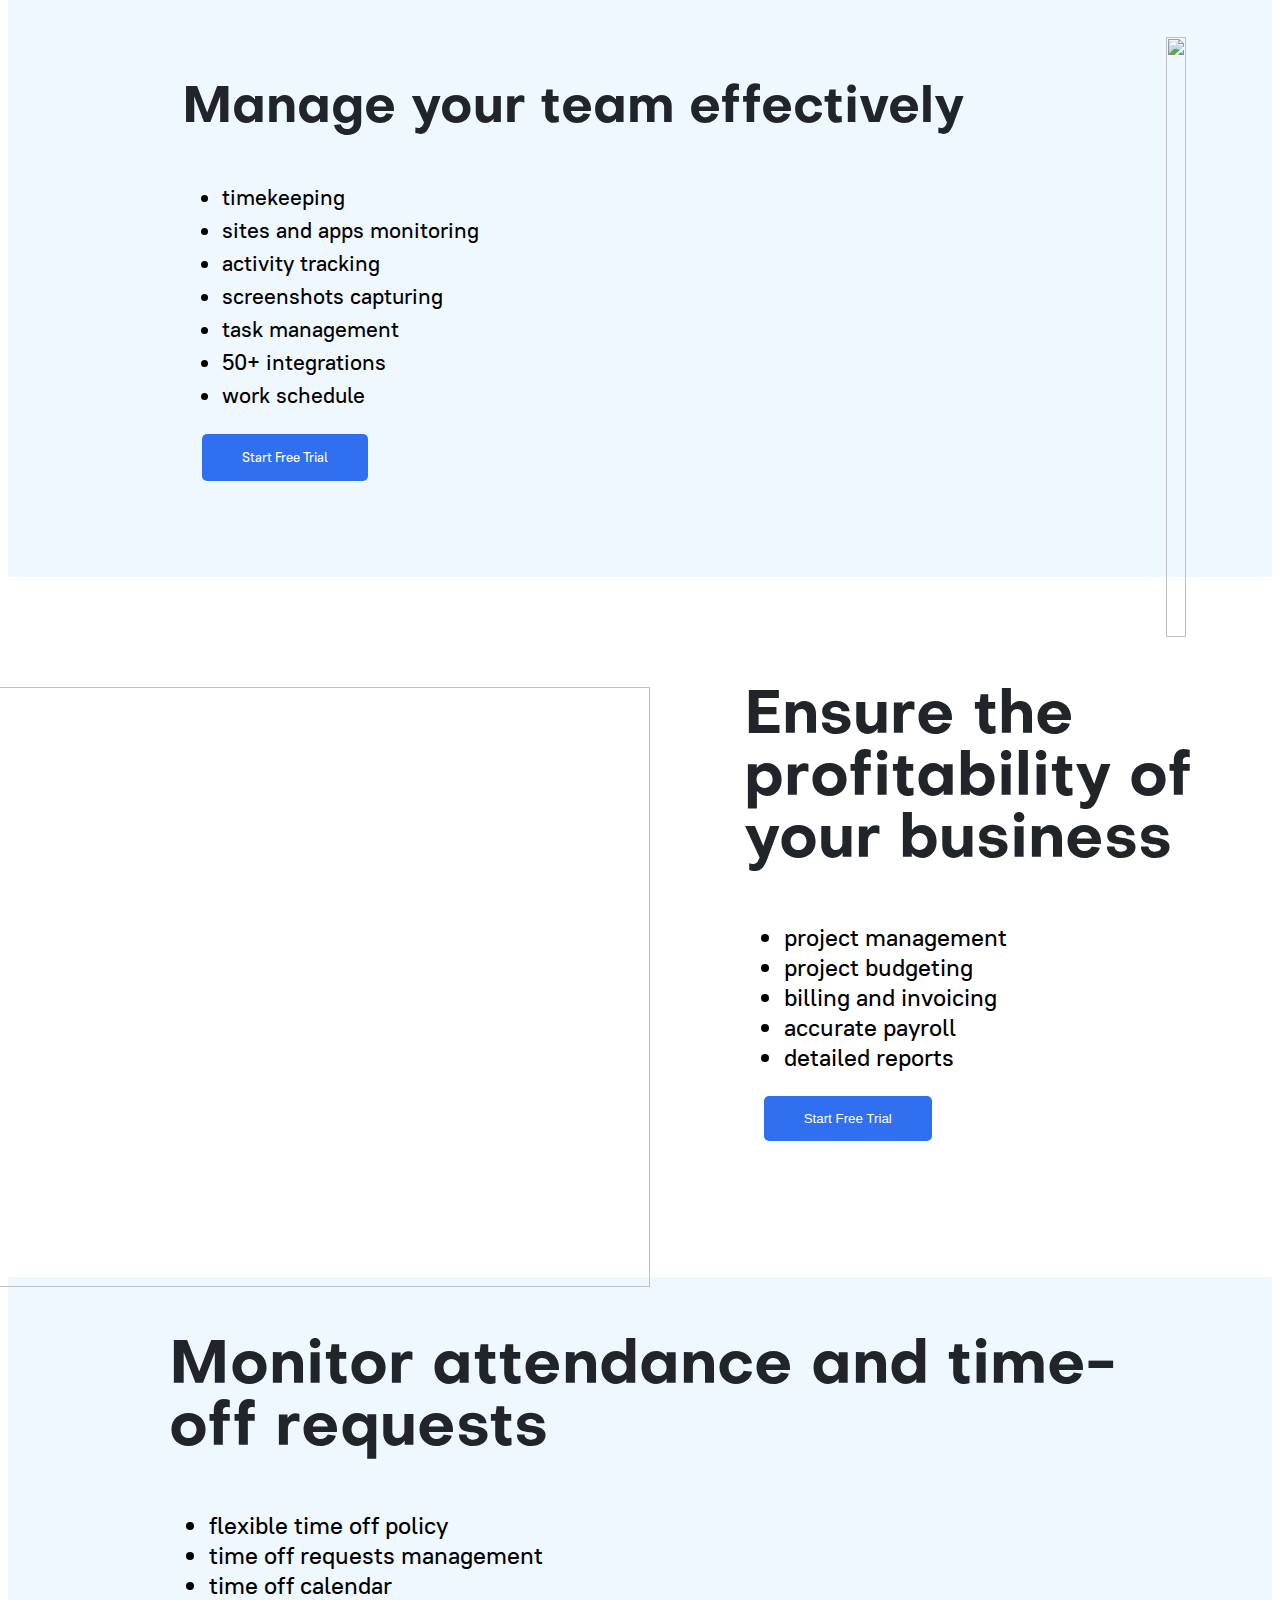
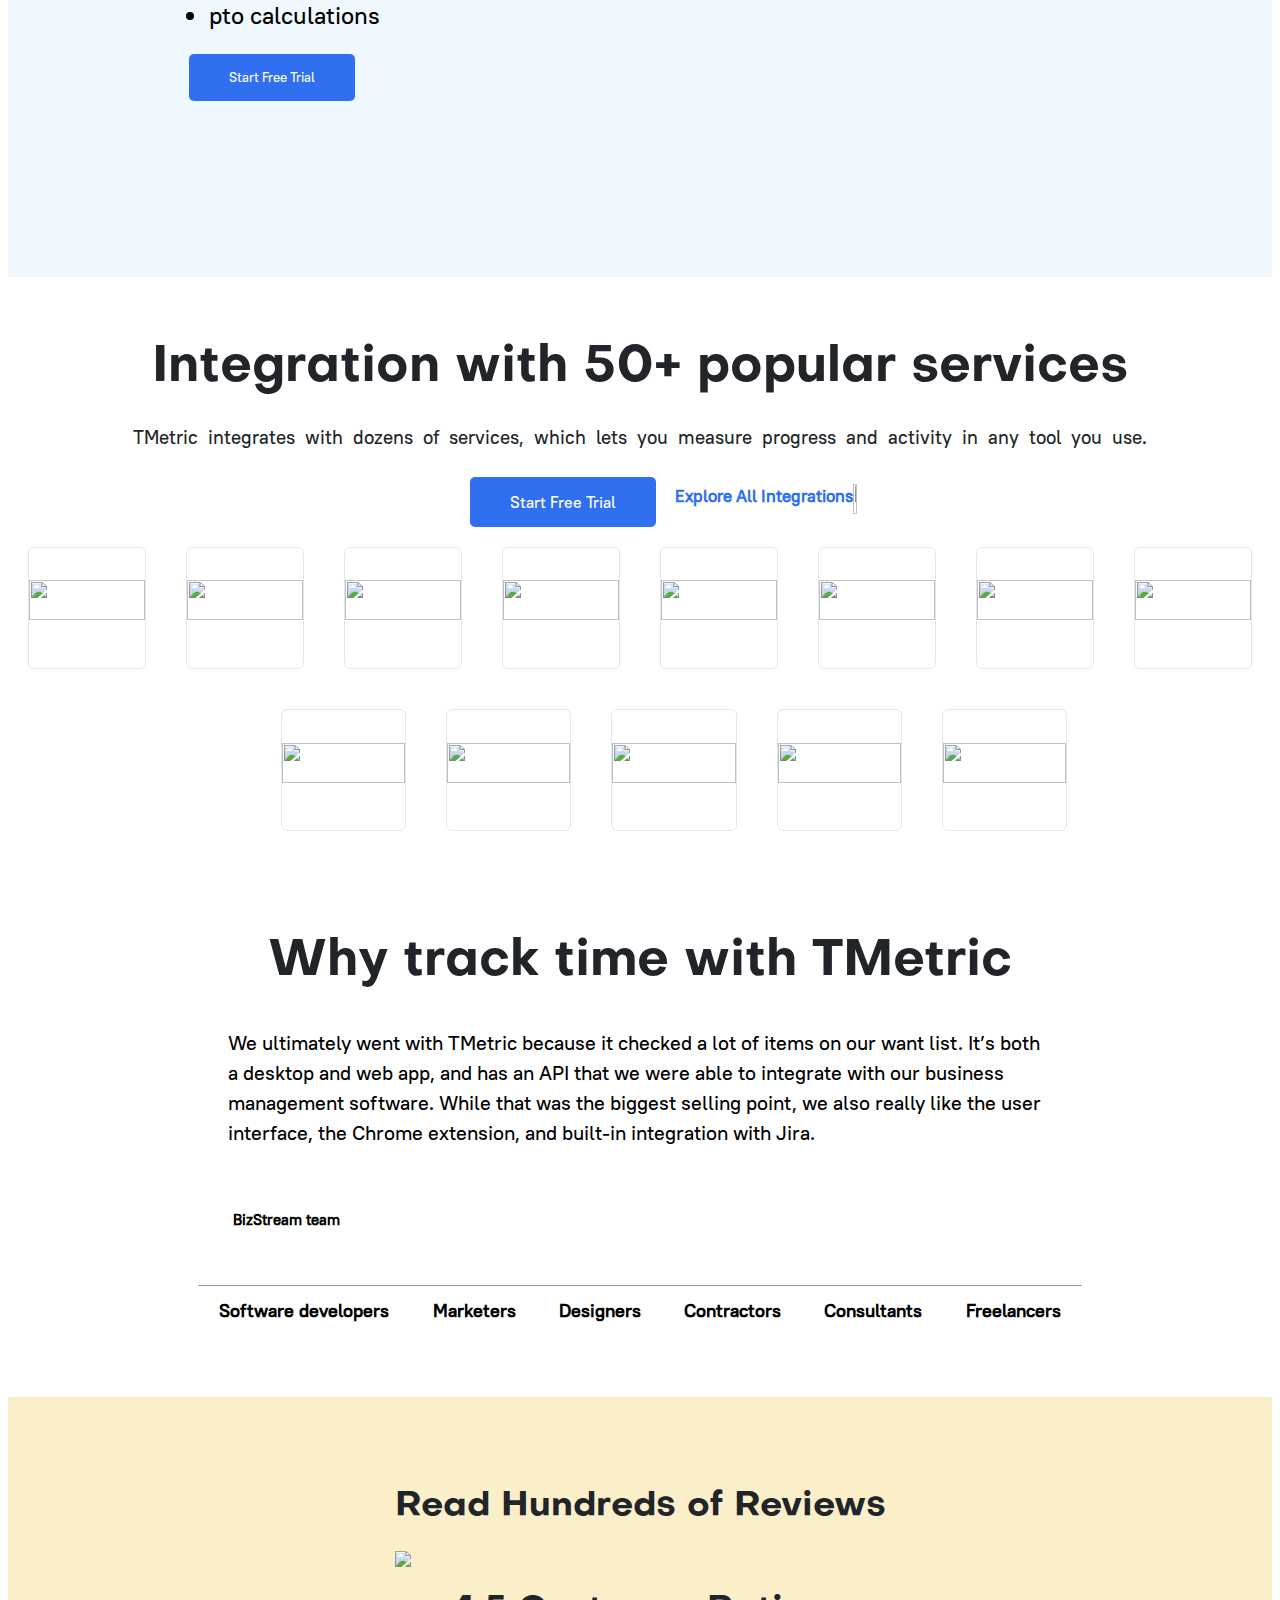
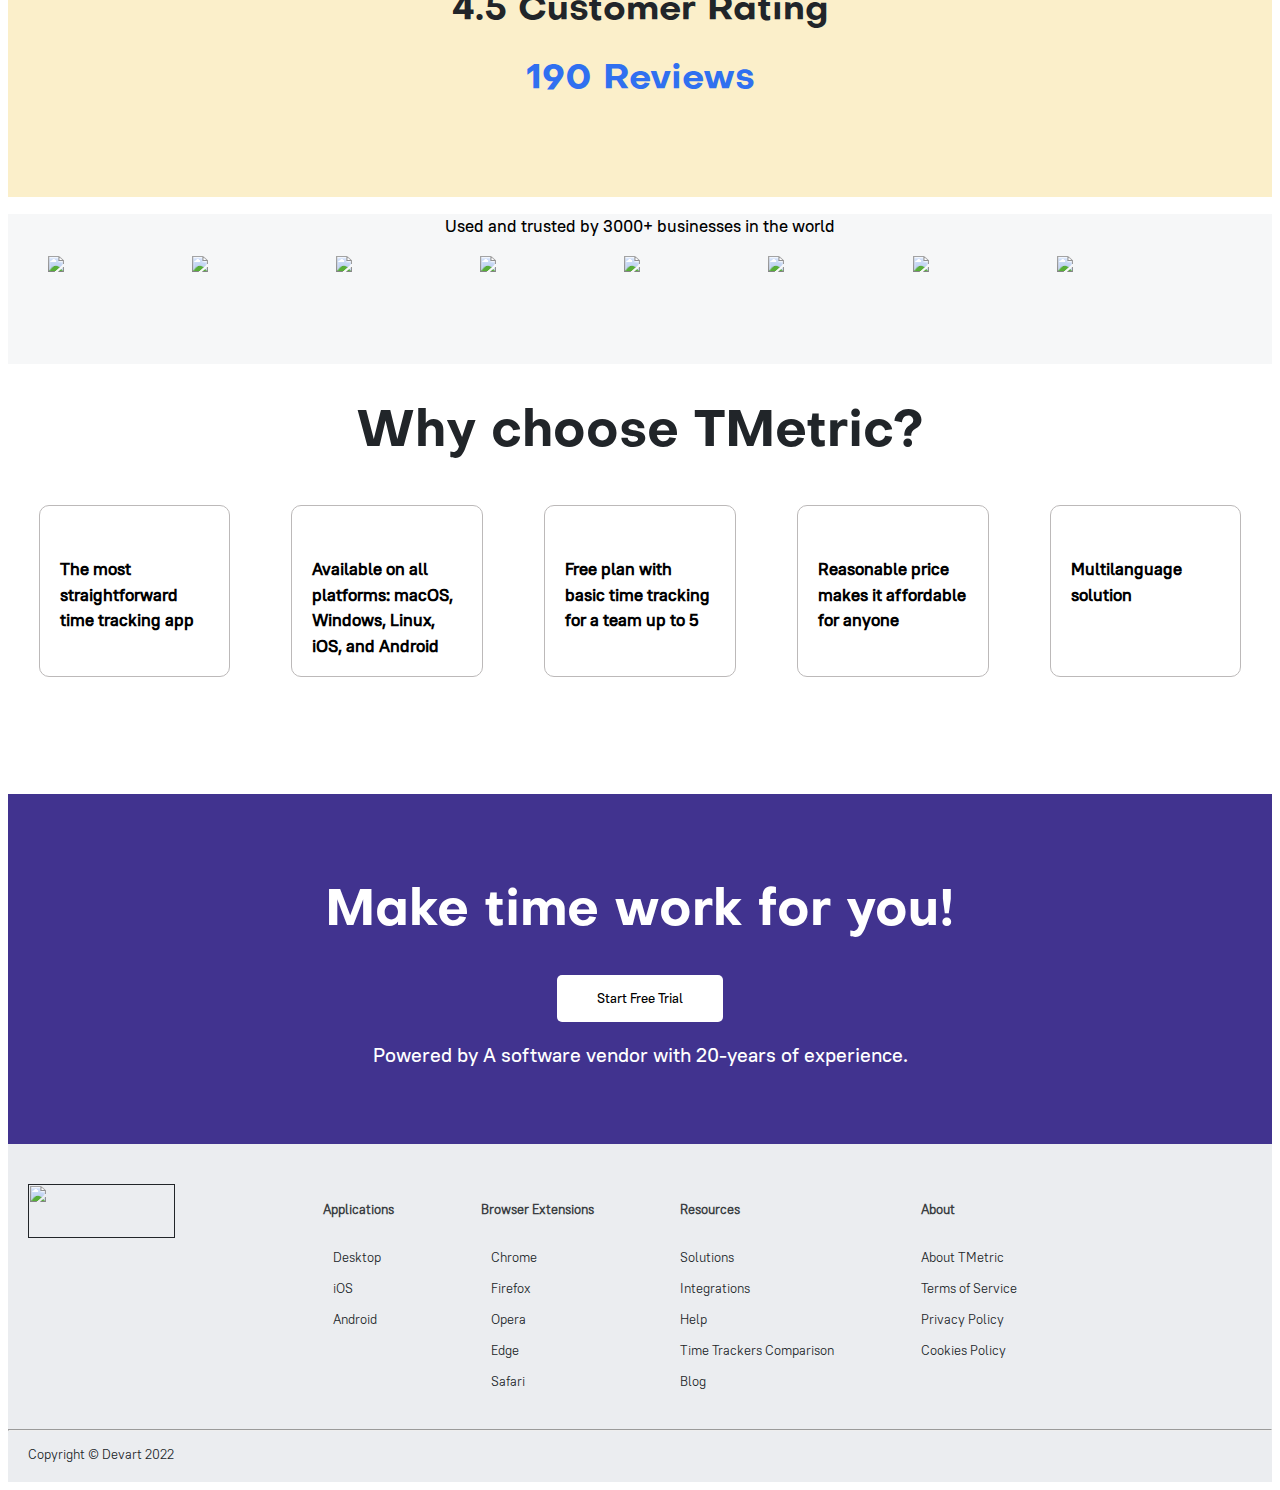
==== commit 0d04eda6: "final changes done" ====
--- a/index.html
+++ b/index.html
@@ -5,6 +5,9 @@
     <meta charset="UTF-8">
     <meta http-equiv="X-UA-Compatible" content="IE=edge">
     <meta name="viewport" content="width=device-width, initial-scale=1.0">
+    <link rel="stylesheet" href="https://cdnjs.cloudflare.com/ajax/libs/font-awesome/6.1.1/css/all.min.css"
+        integrity="sha512-KfkfwYDsLkIlwQp6LFnl8zNdLGxu9YAA1QvwINks4PhcElQSvqcyVLLD9aMhXd13uQjoXtEKNosOWaZqXgel0g=="
+        crossorigin="anonymous" referrerpolicy="no-referrer" />
     <link rel="stylesheet" href="./styles/index.css">
     <link rel="stylesheet" href="./styles/navbar.css">
     <link rel="stylesheet" href="./styles/footer.css">
--- a/styles/index.css
+++ b/styles/index.css
@@ -1,6 +1,6 @@
 @import url('../font/font.css');
 
-#navbar {
+#navbar .wrapper{
     background-color: #fff0b8 !important;
 }
 
@@ -10,6 +10,7 @@
 }
 
 #main_b_box {
+    padding-top: 50px;
     display: flex;
     width: 100%;
     height: 450px;
@@ -167,7 +168,7 @@
     color: #212529;
 }
 
-ul {
+#ri8_box_2 ul {
 
     line-height: 1.5;
     font-size: 22px;
@@ -301,7 +302,7 @@
 }
 
 
-ul {
+#left_box_3 ul {
     font-size: 24px;
     font-family: "PT Root UI Medium";
     /* font-weight: bolder; */
@@ -369,14 +370,14 @@
 }
 
 
-ul {
+#ri8_box_4 ul {
     font-size: 24px;
     font-family: "PT Root UI Medium";
     /* margin-left: 5%; */
-    margin-top: 2%;
+    /* margin-top: 2%; */
 
     /* font-weight: bolder; */
-}
+ } 
 
 #btn_4 {
     padding: 15px 40px 15px 40px;
@@ -583,15 +584,15 @@
     /* gap: 2%; */
 }
 
-/* .businesses>img{
-    margin-left: 40%;
-} */
+.businesses>div>img{
+    width: 12%;
+}
 .Make_time_work {
     height: 350px;
     width: 100%;
     background-color: #41338F;
     ;
-    /* padding:4%; */
+    
     color: white;
     margin-top: 7%;
     display: flex;
--- a/styles/navbar.css
+++ b/styles/navbar.css
@@ -14,13 +14,13 @@
 
         } */
 
-        #navbar {
+        /* #navbar {
             display: flex;
             justify-content: space-between;
             align-items: center;
             padding: 0 30px;
             /* background-color: transparent; */
-            font-family: 'PT Root UI Medium', sans-serif !important;
+            /* font-family: 'PT Root UI Medium', sans-serif !important;
             font-size: 16px;
             color: #34393d;
             height: 64px;
@@ -46,7 +46,7 @@
             font-size: 14px;
             font-family: 'PT Root UI Bold', sans-serif;
             /* background-color: transparent; */
-            border-radius: 5px;
+            /* border-radius: 5px;
             border: 1px solid #a4a9be;
         }
 
@@ -54,9 +54,9 @@
             background-color: #ebedf0;
         }
 
-        .nav_menu {
+        .nav_menu { */
             /* font-family: 'PT Root UI Regular', sans-serif; */
-            color: #34393d;
+            /* color: #34393d;
         }
 
         .nav_menu>a {
@@ -95,4 +95,132 @@
         #nav_signin:hover {
             background-color: #0370F0;
             color: white;
-        }+        } */ 
+
+        #navbar{
+            position:fixed;
+            width: 100%;
+            z-index: 999;
+            font-family: 'PT Root UI Regular', sans-serif;
+        }
+        #navbar .wrapper {
+            background-color: white;
+            
+            padding: 0 30px;
+            margin: auto;
+            display: flex;
+            align-items: center;
+            justify-content: space-between;
+            position: relative;
+        }
+        .nav-links li a{
+            text-decoration: none;
+            font-size: 16px;
+            color: black;
+            /* padding: 9px 15px; */
+        }
+        .nav-links li a:hover{
+            color: #0370F0;
+        }
+        .wrapper .nav-links{
+            display: inline-flex;
+            gap: 30px;
+        }
+        .nav-links li{
+            list-style: none;
+        }
+        #nav_log-sign{
+            display: inline-flex;
+            gap: 30px;
+            align-items: center;
+        }
+        .logo {
+            display: inline-flex;
+            gap: 30px;
+            align-items: center;
+        }
+        #navLogo {
+                width: 145px;
+                height: 45px;
+            }
+        #language {
+                padding: 5px 15px;
+                margin-left: -20px;
+                font-size: 14px;
+                font-family: 'PT Root UI Bold', sans-serif;
+                background-color: transparent;
+                border-radius: 5px;
+                border: 1px solid #a4a9be;
+                
+            }
+            #language:hover {
+                background-color: #ebedf0;
+            }
+            .menu{
+                position: absolute;
+                top: 50px;
+                width: 100%;
+                left: 0;
+                opacity: 0;
+                visibility: hidden;
+                transition: all 0.3s ease;
+                /* height: ; */
+                background-color: #ffffff;
+
+            }
+            .menu .content{
+                background-color: #ffffff;
+                padding: 25px 20px;
+                display: flex;
+                justify-content: space-around;
+                width: 100%;
+                /* height: auto; */
+            }
+            .content .row{
+                width: calc(25%-30px);            
+            }
+            .content .row header{
+                font-size: 20px;
+                font-weight: 500;
+            }
+            
+            .row .menu-links li a{
+                padding:0 20px;
+                display: block;
+            }
+            .row .menu-links li{
+                padding-bottom: 20px;
+                margin: 10px;
+            }
+            .nav-links li:hover .menu{
+                top: 50px;
+                opacity: 1;
+                visibility: visible;
+                transition: all 0.3s ease;
+            }
+            .menu p{
+                text-align: center;
+            }
+            #nav_login {
+                font-family: 'PT Root UI Bold', sans-serif;
+                text-decoration: none;
+                color: #34393d;
+            }
+    
+            #nav_login:hover {
+                color: #0370F0;
+            }
+    
+            #nav_signin {
+                font-family: 'PT Root UI Bold', sans-serif;
+                color: #0370F0;
+                border: 1px solid;
+                padding: 5px 15px;
+                border-radius: 5px;
+                text-decoration: none;
+            }
+    
+            #nav_signin:hover {
+                background-color: #0370F0;
+                color: white;
+            }